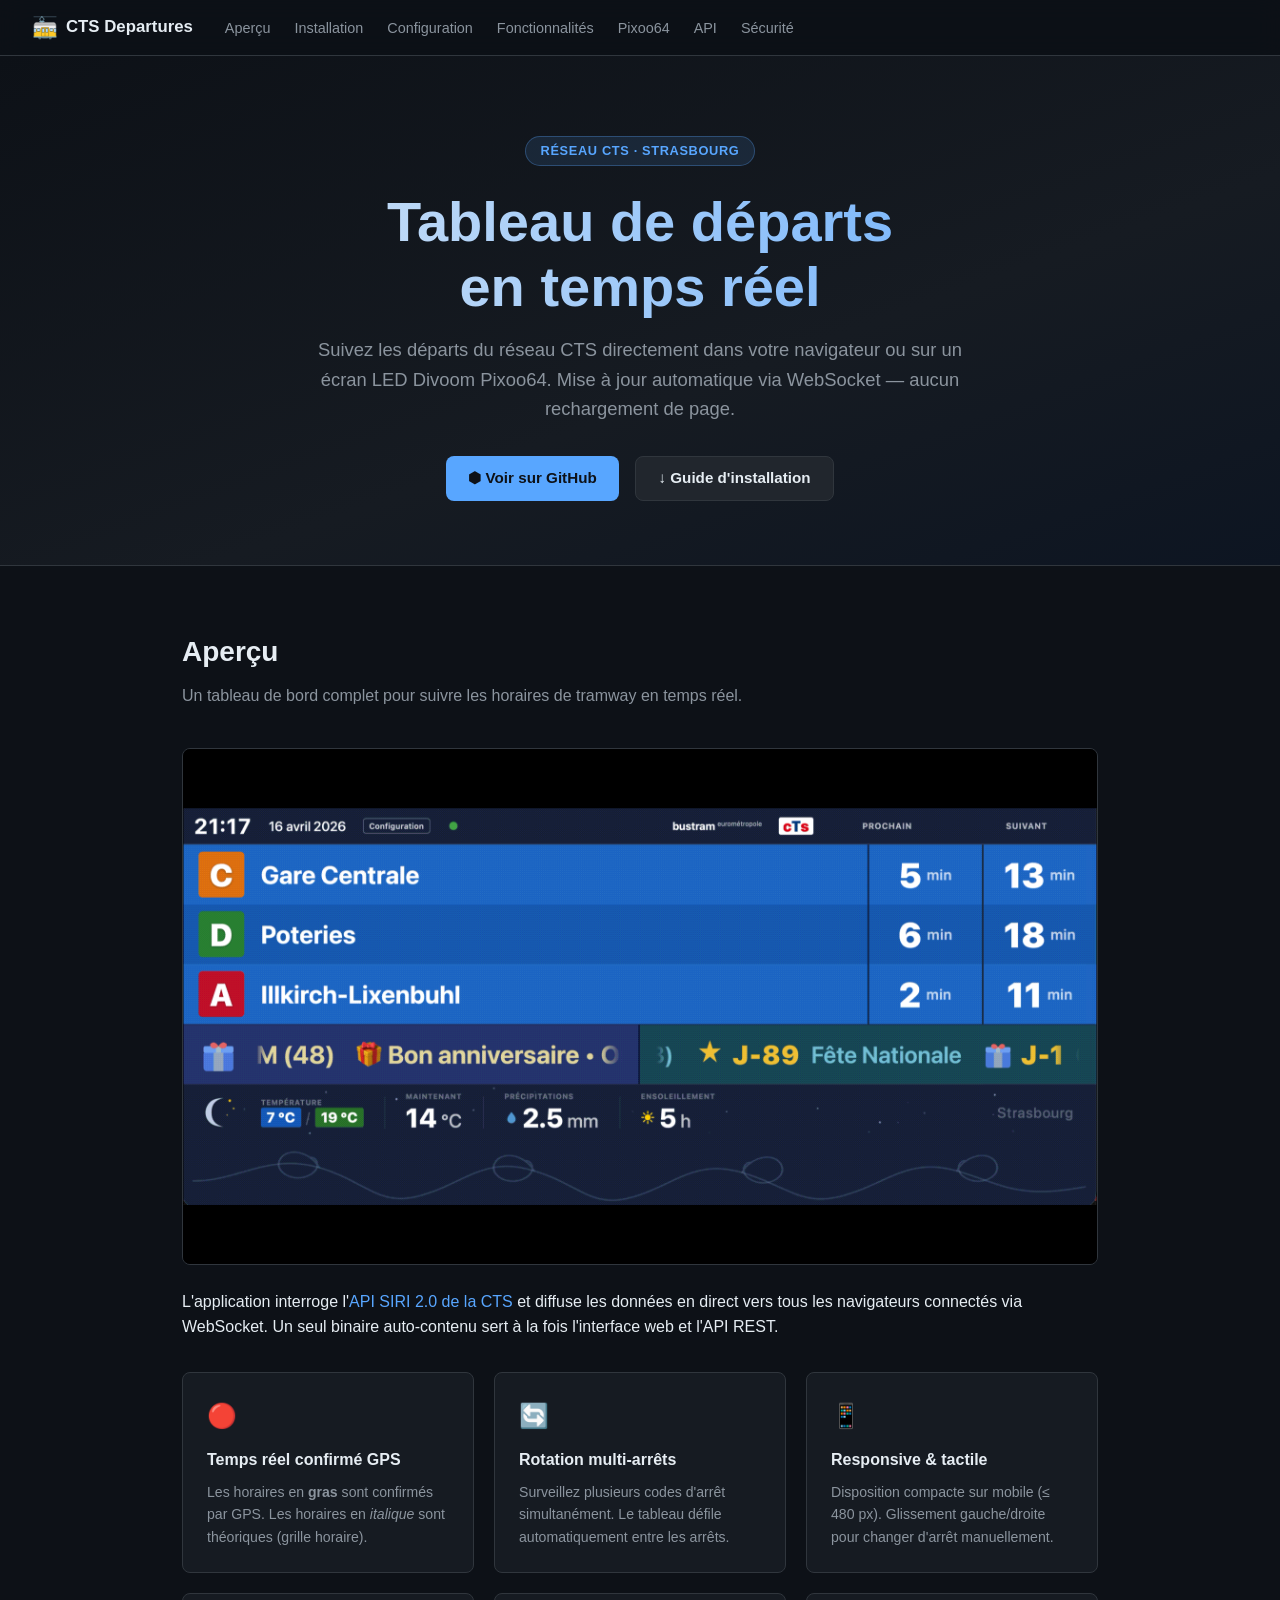
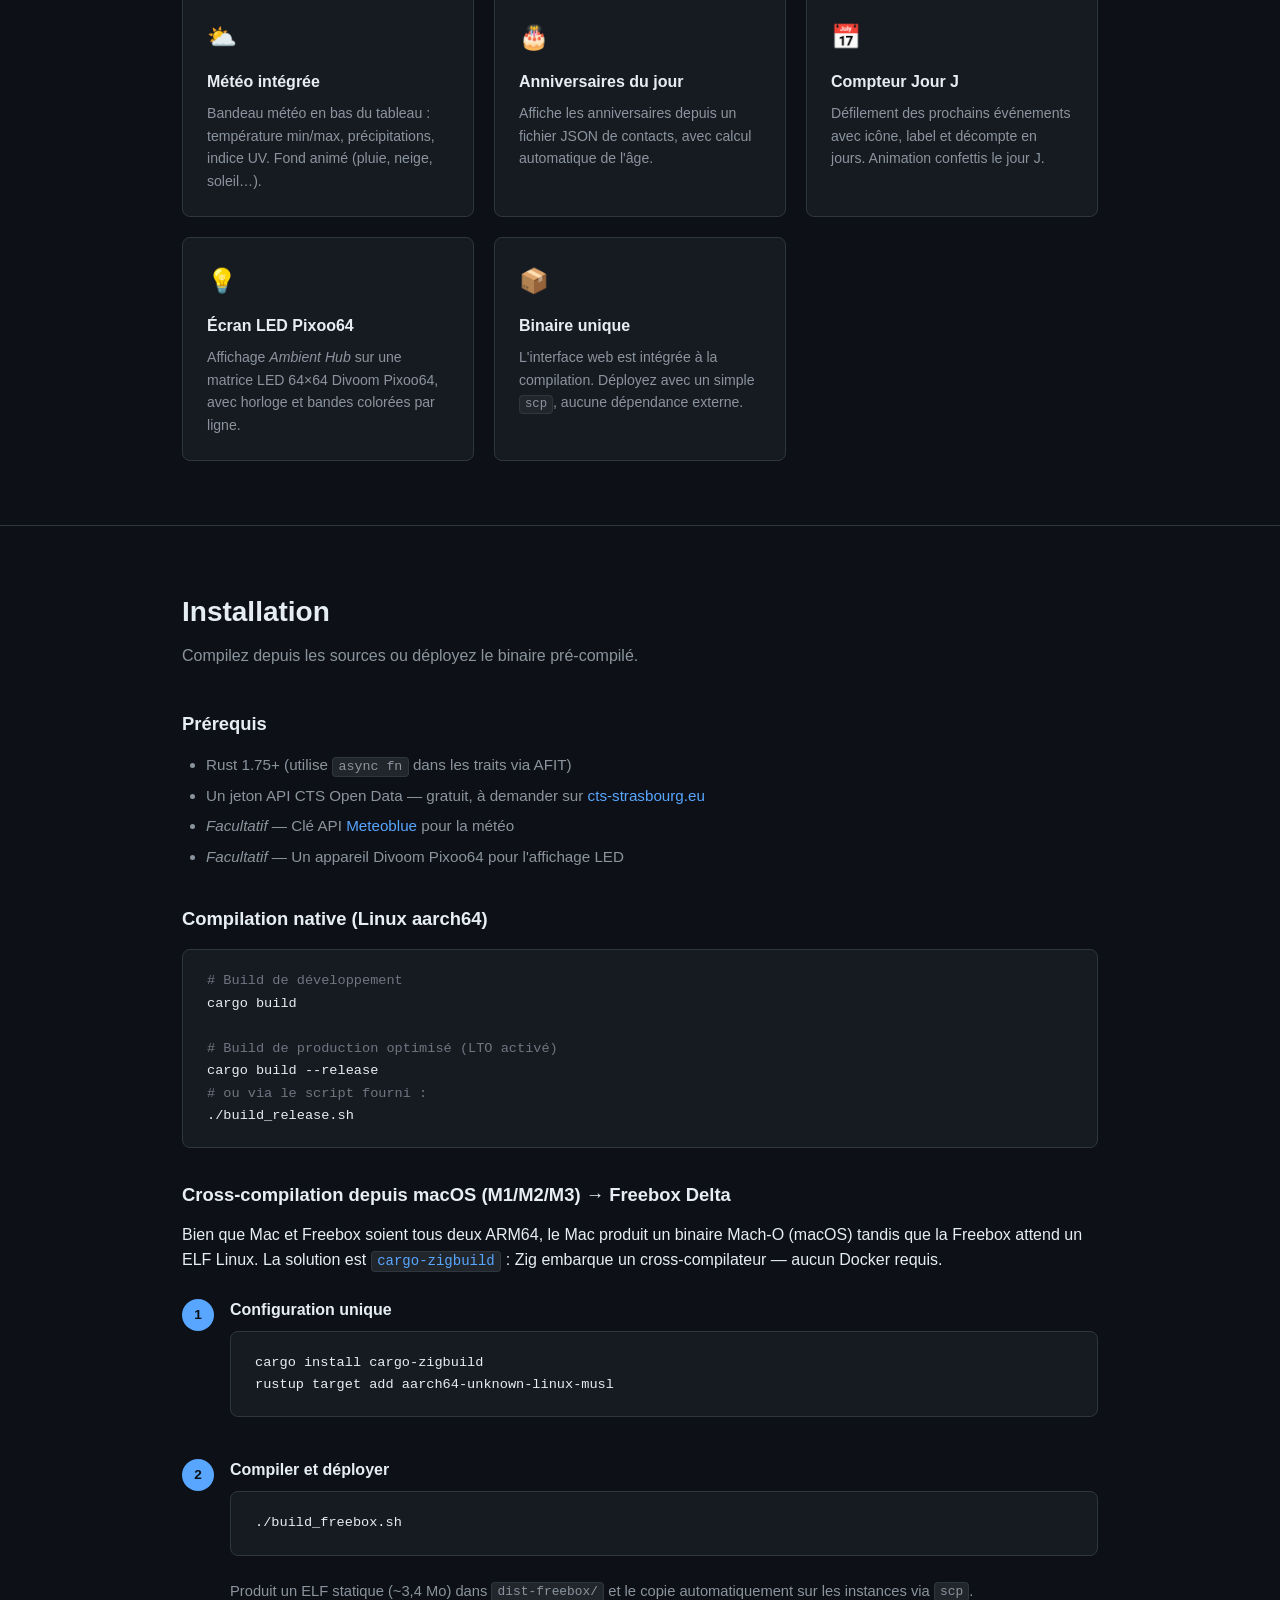
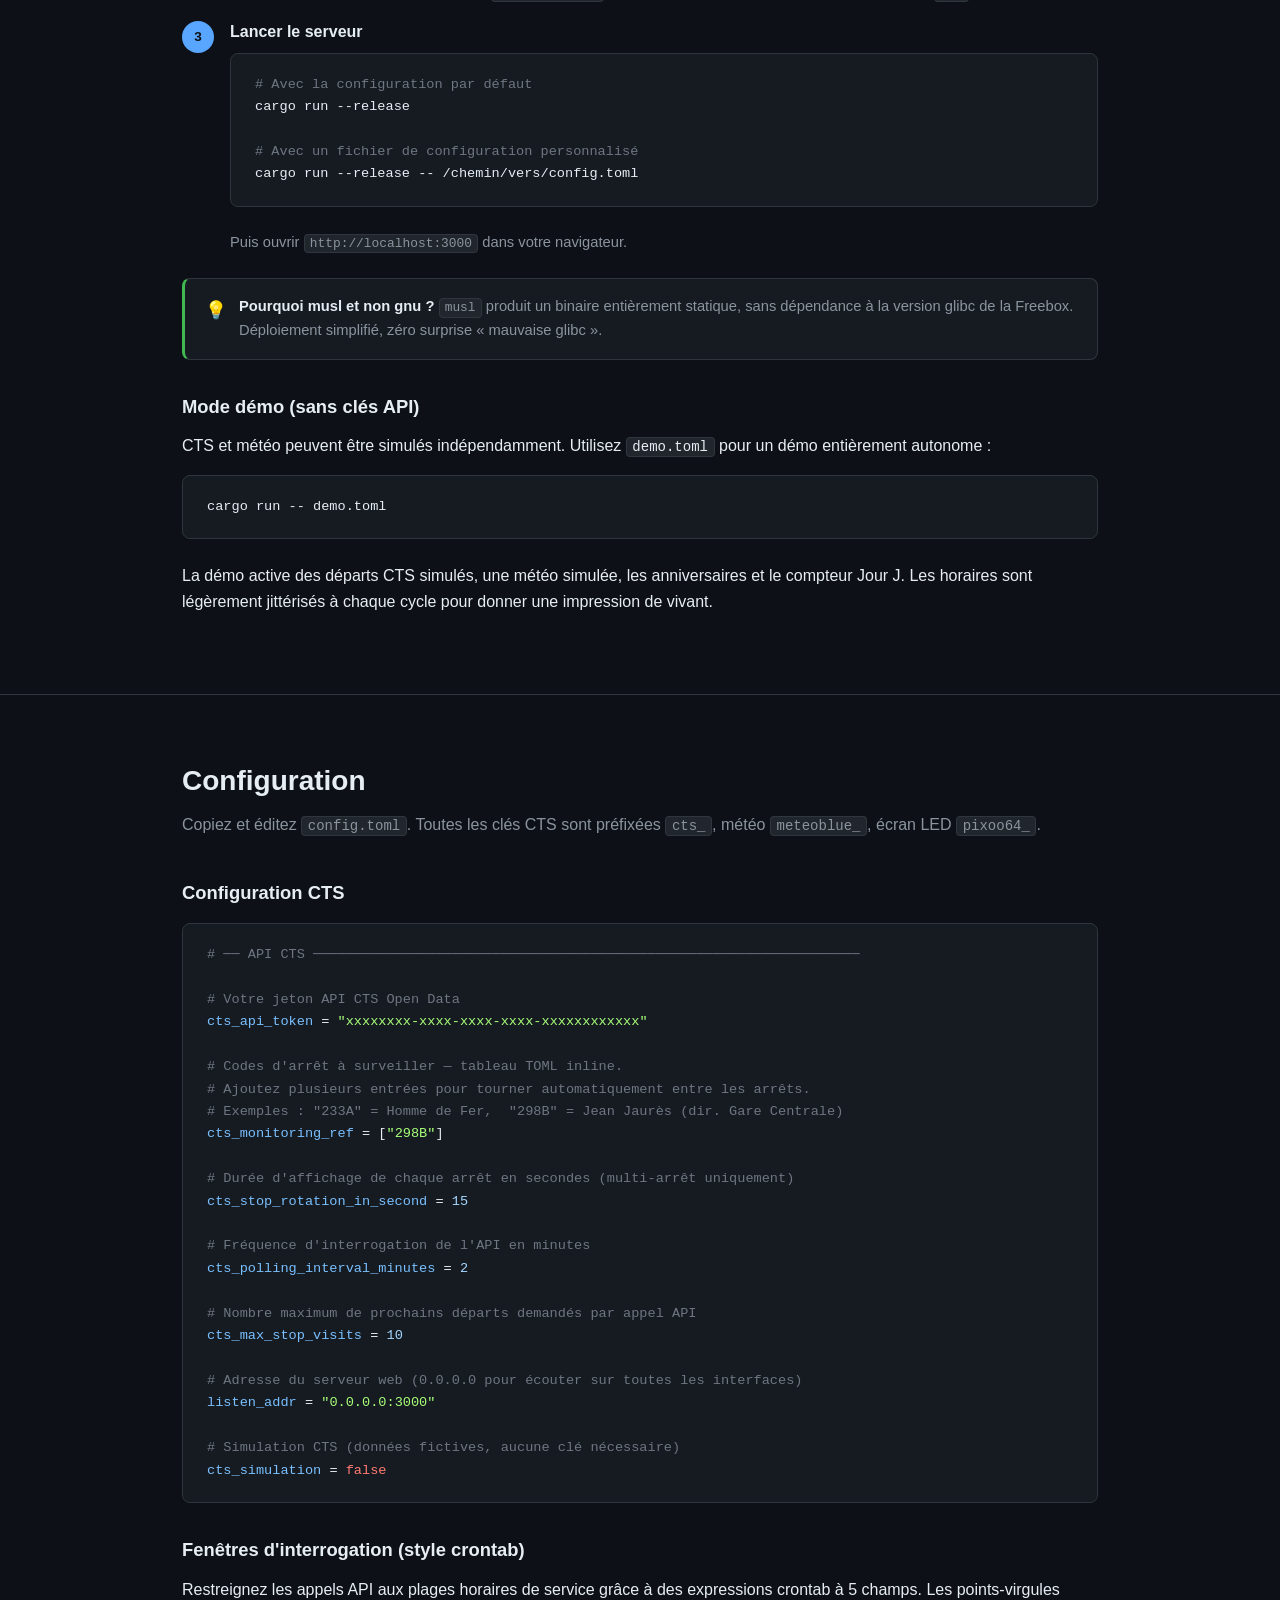
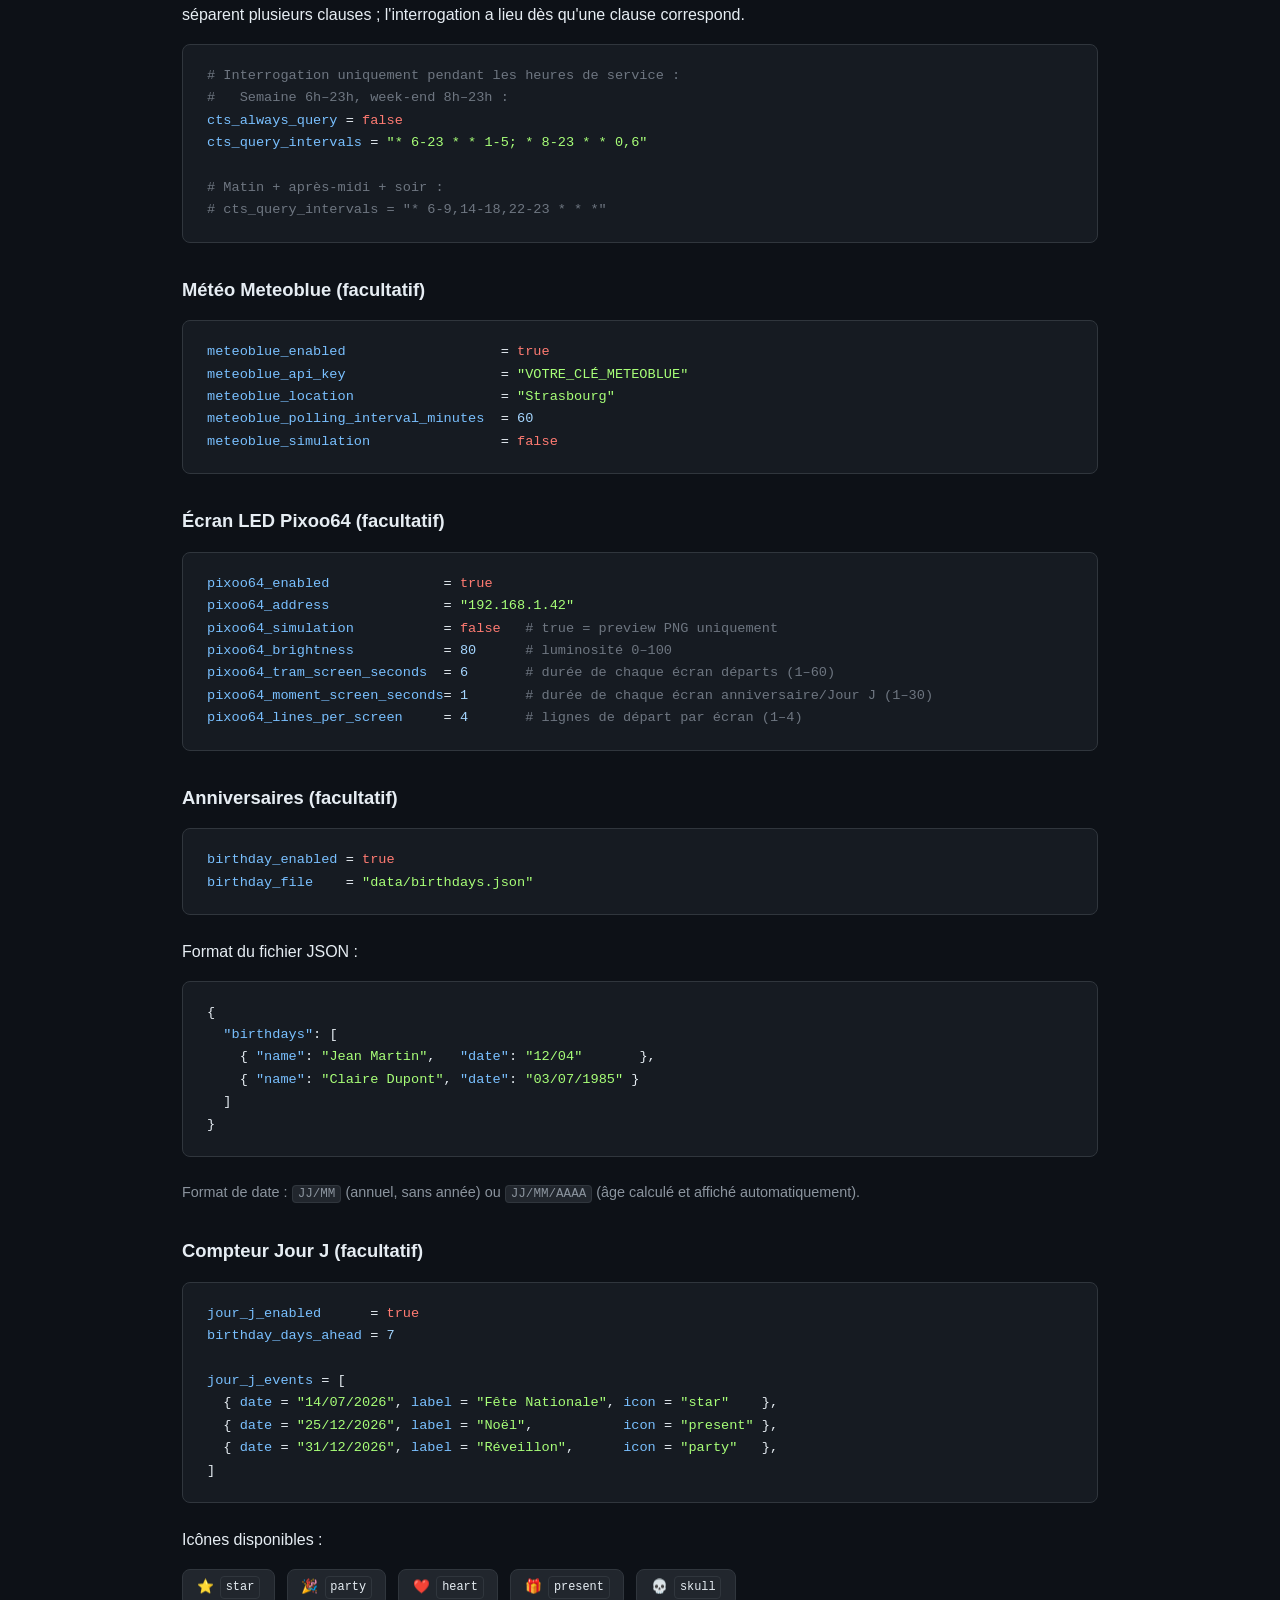
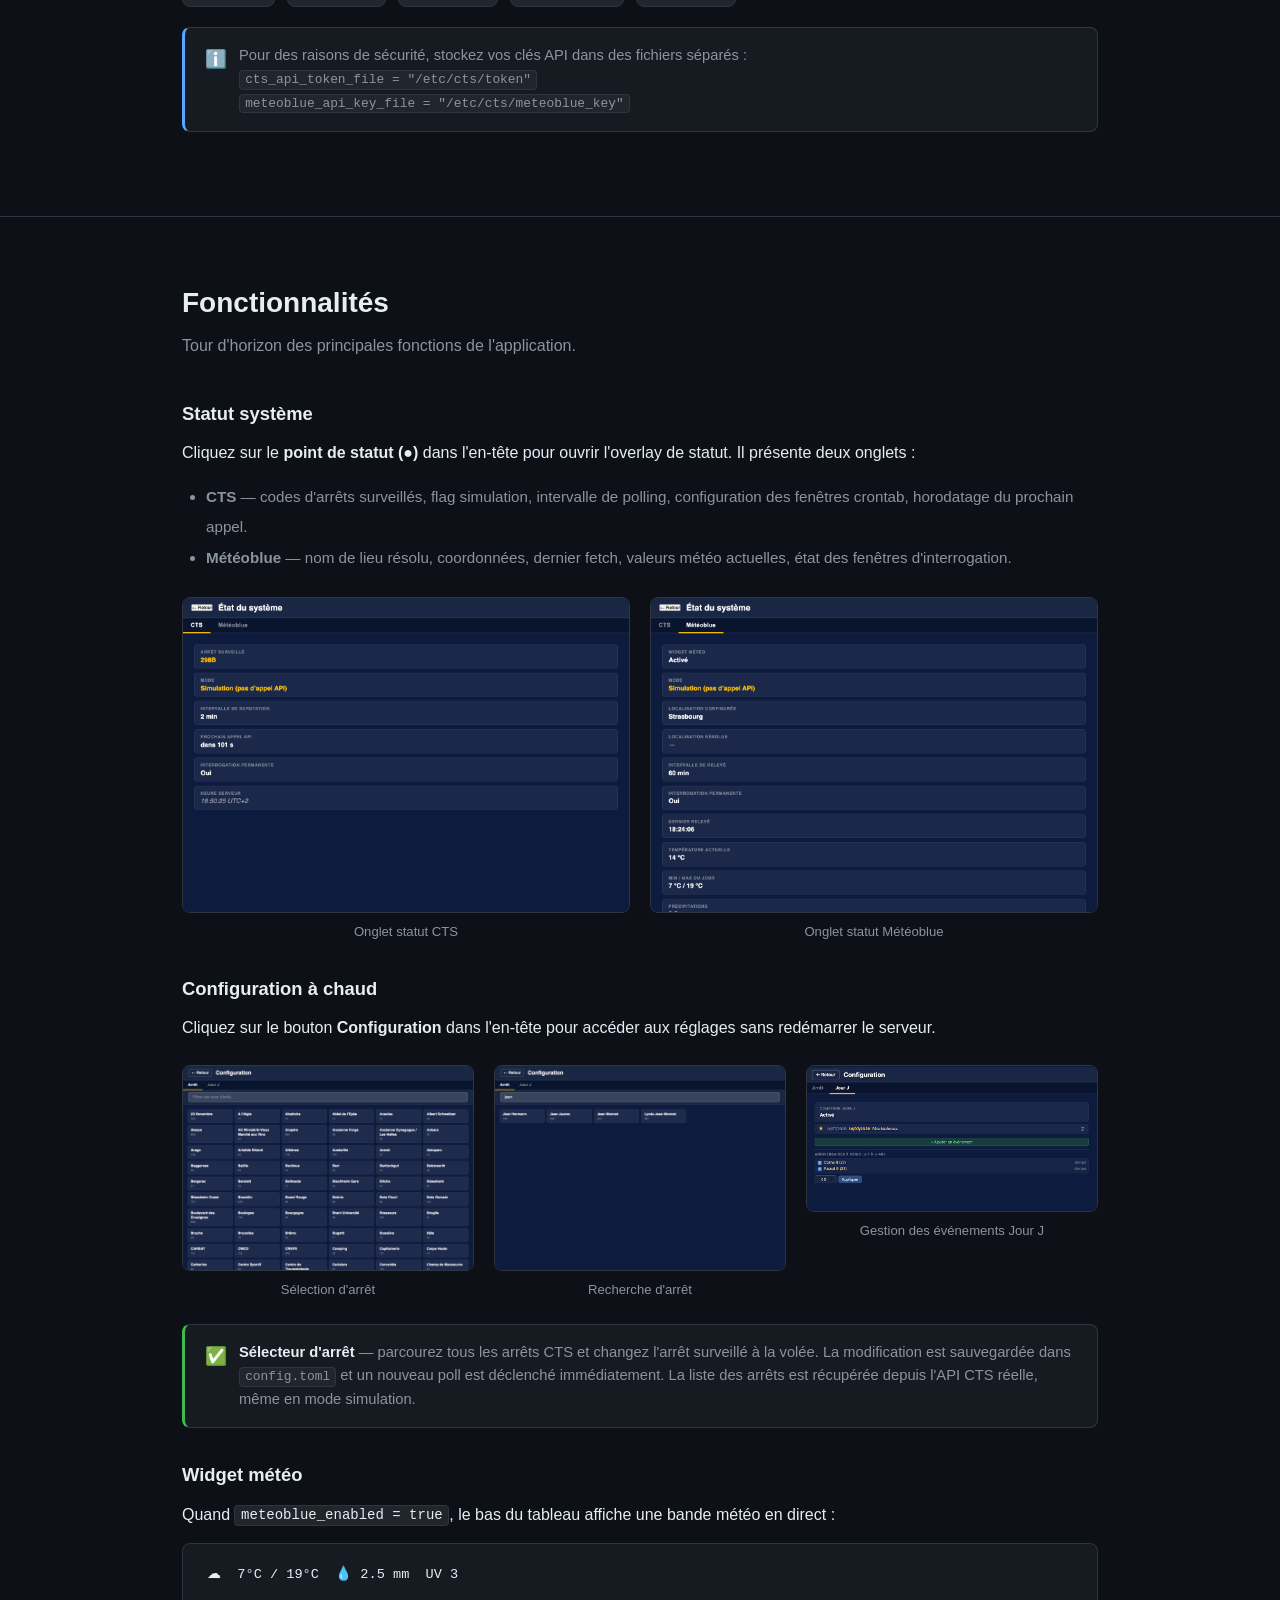
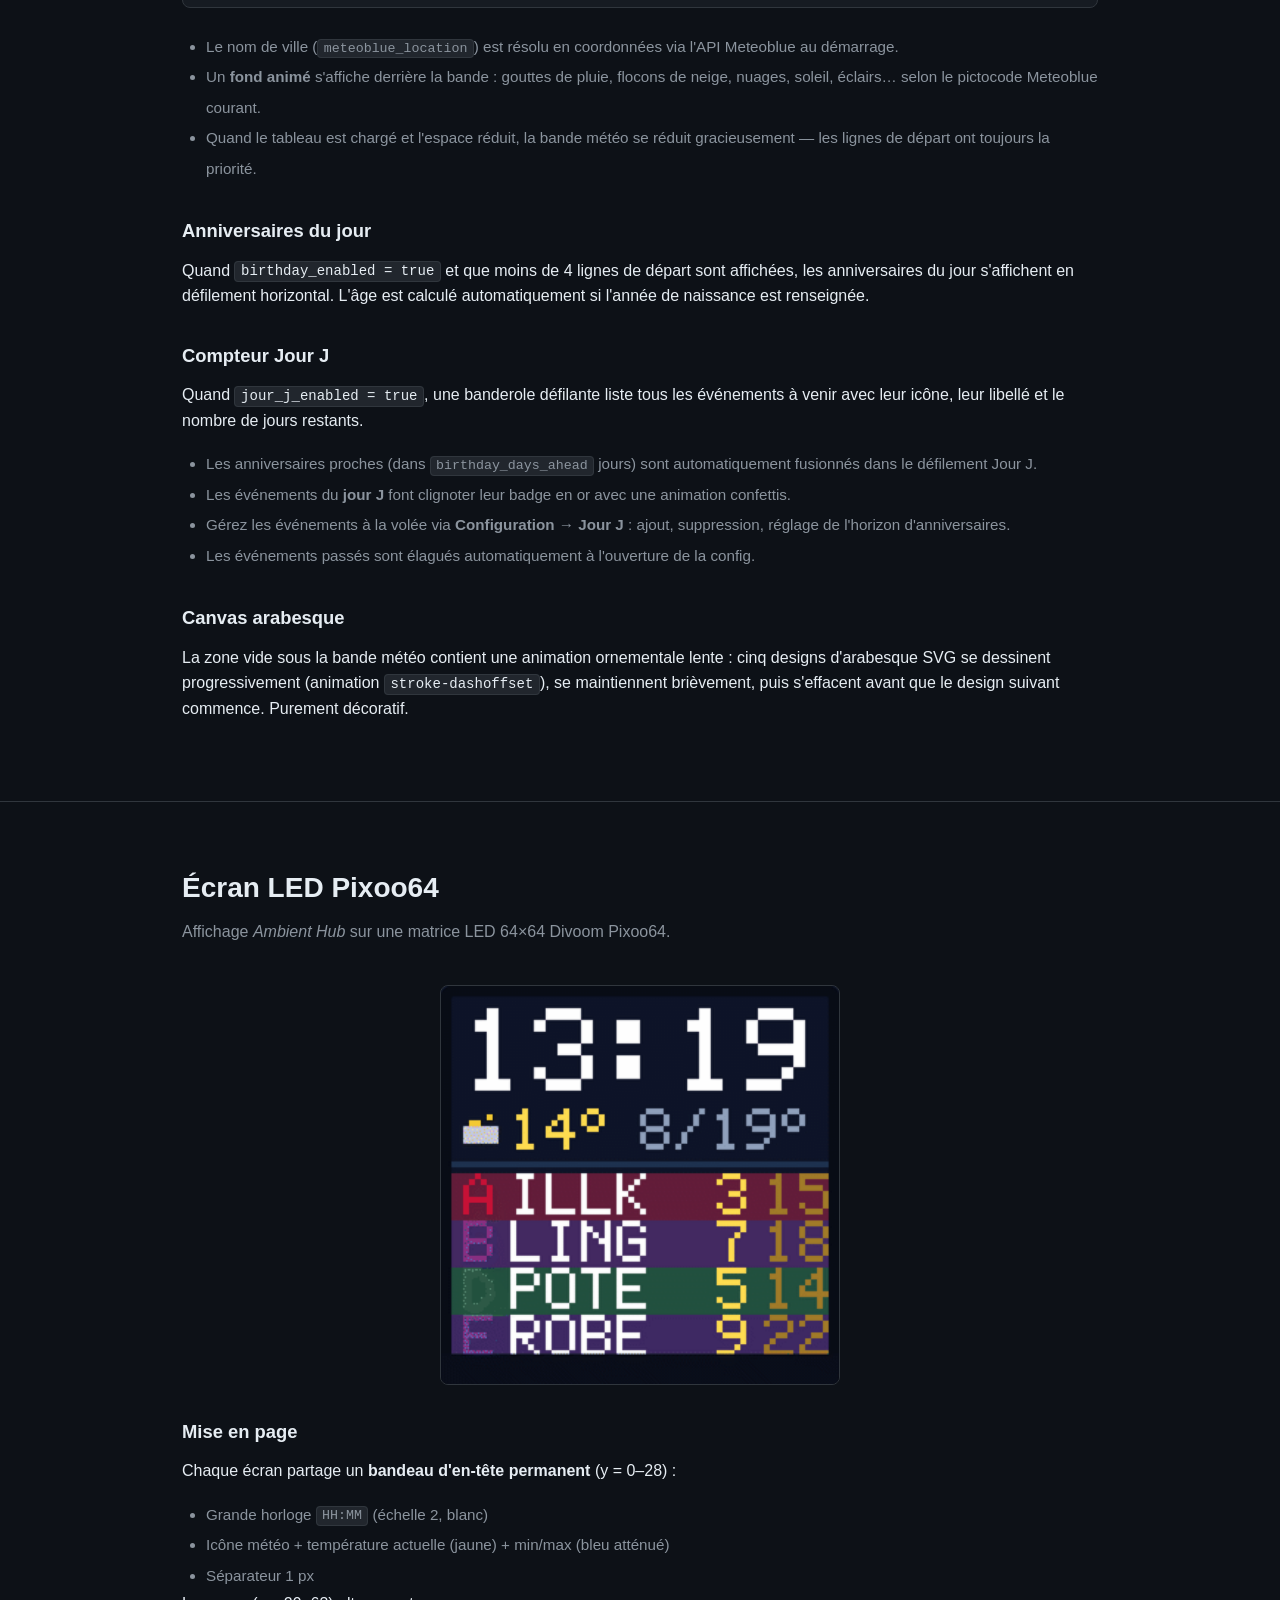
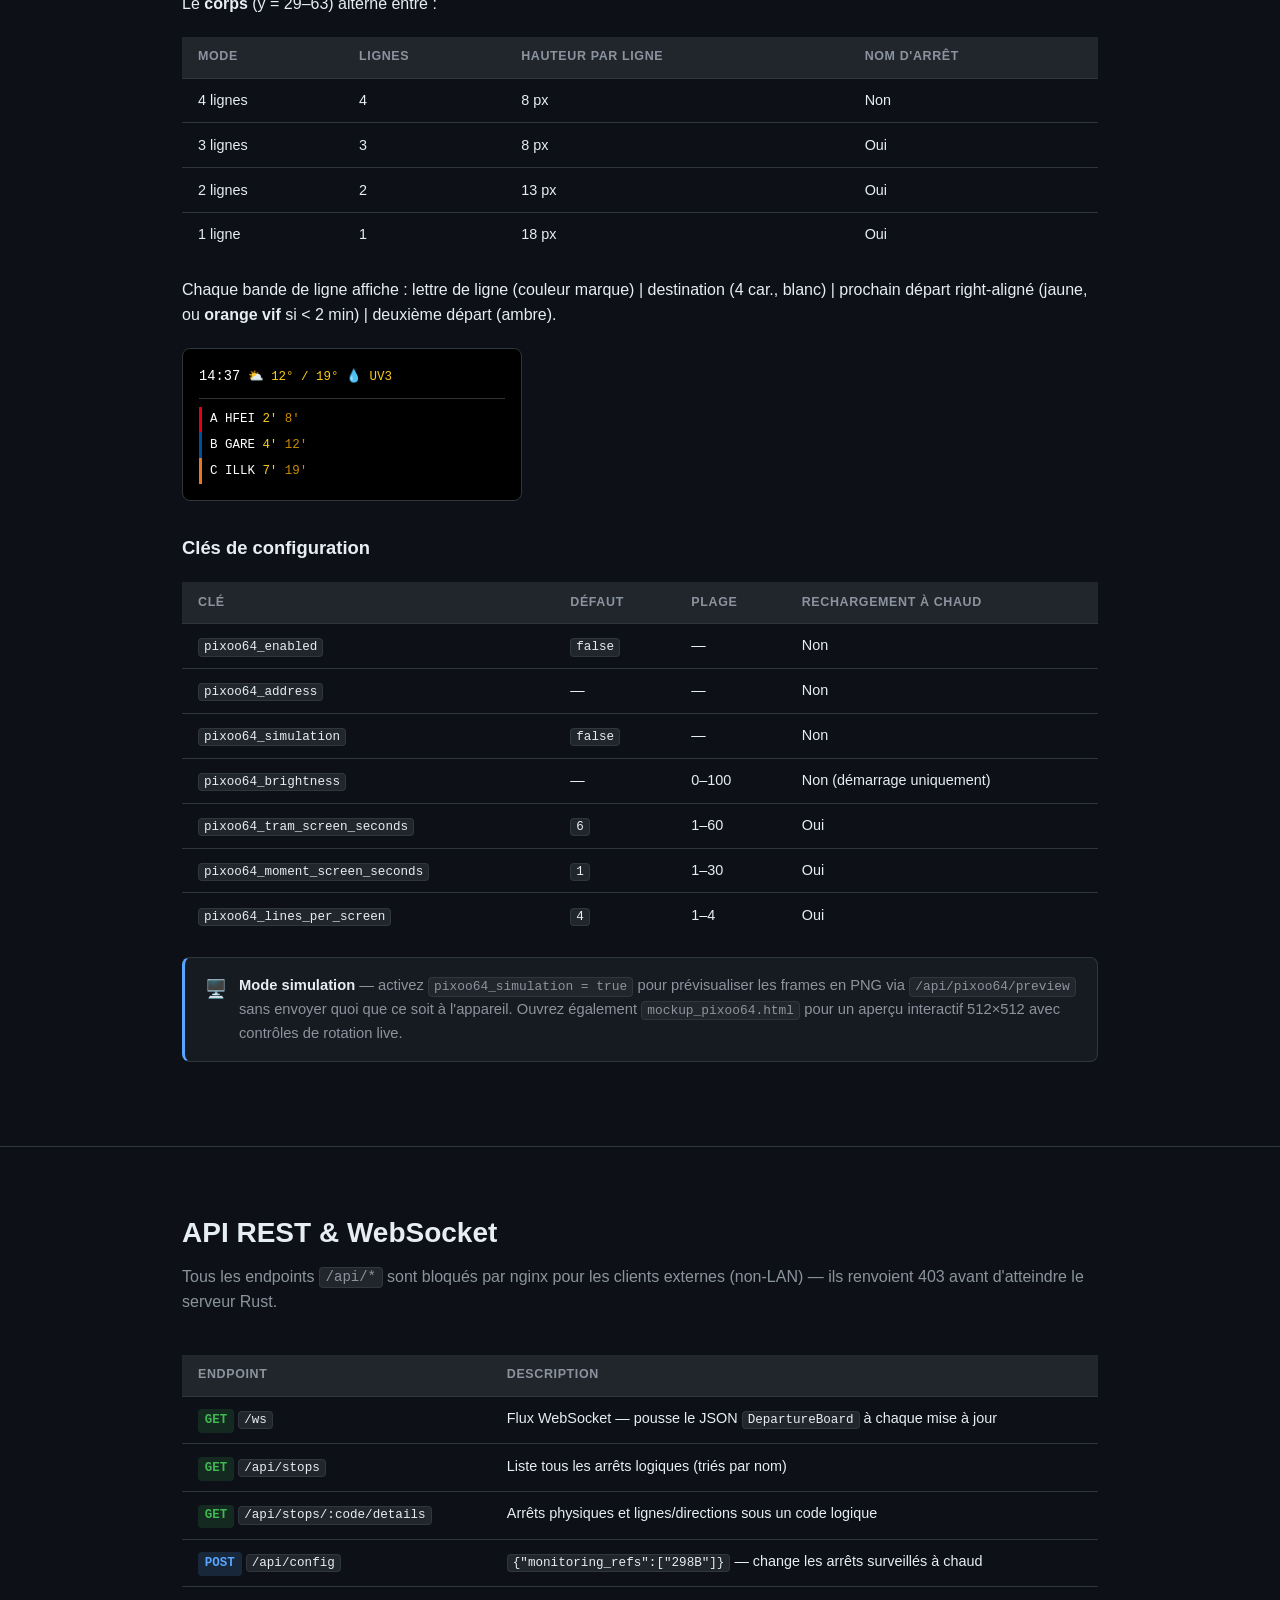
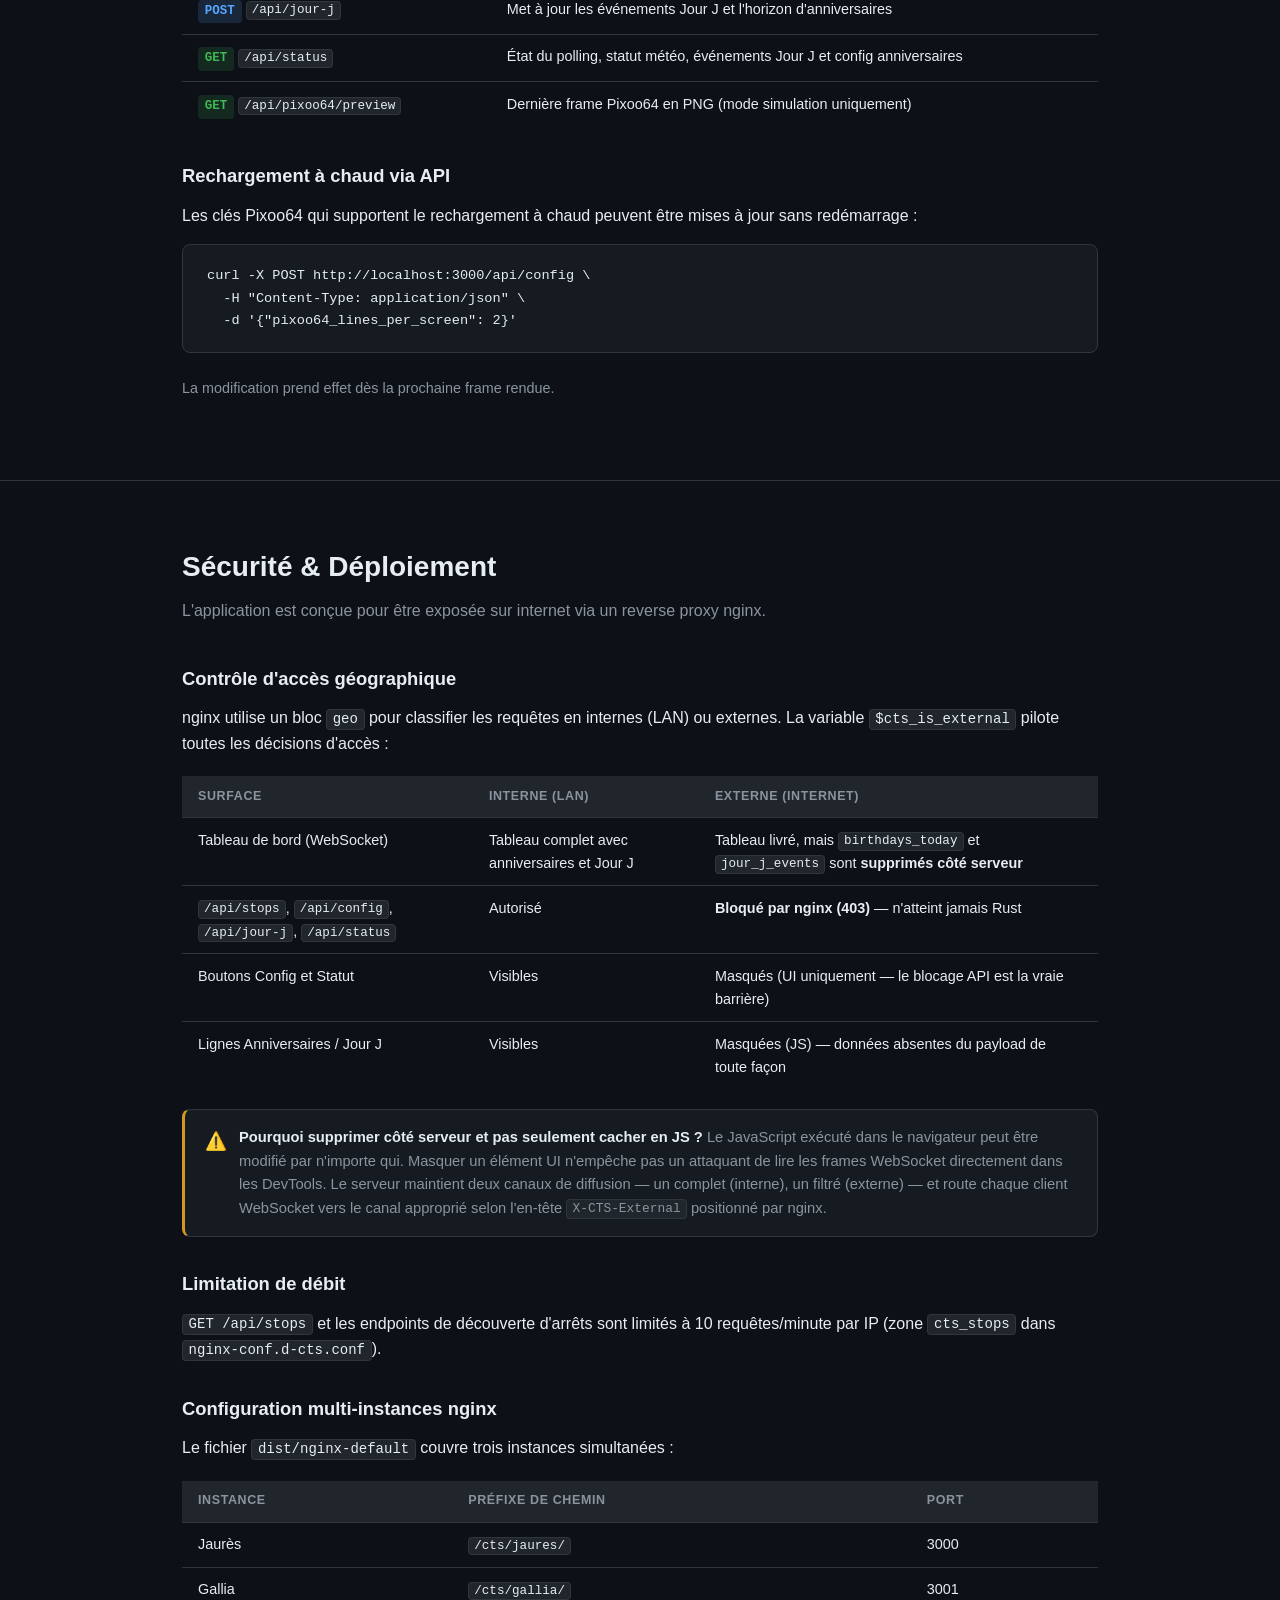
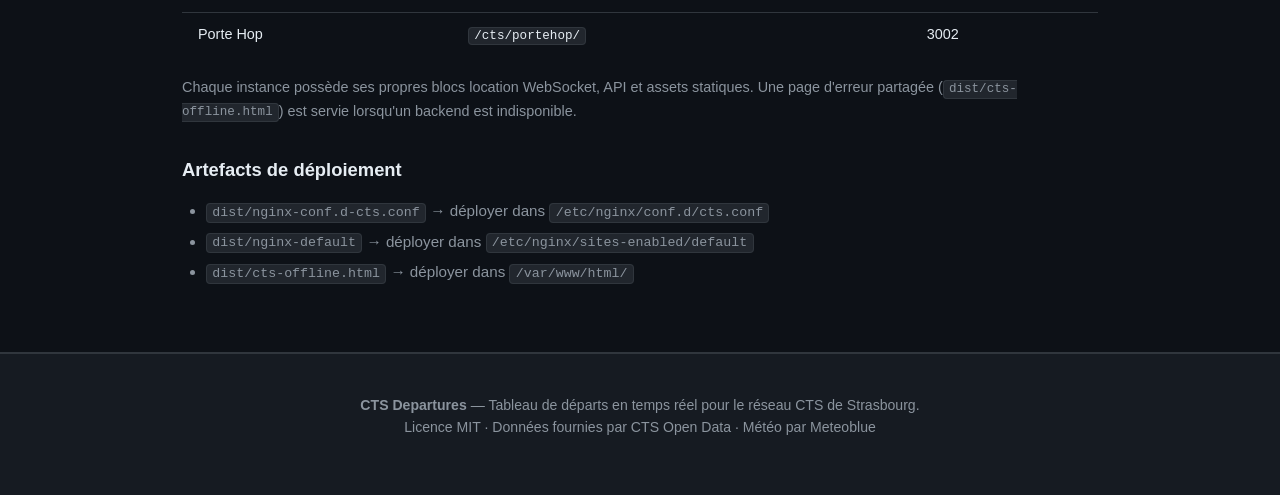
==== docs/index.html @ ede99970 "docs: add French GitHub Pages documentation site Full user-facing HTML documentation page in French," ====
<!DOCTYPE html>
<html lang="fr">
<head>
  <meta charset="UTF-8" />
  <meta name="viewport" content="width=device-width, initial-scale=1.0" />
  <title>CTS Departures — Documentation</title>
  <style>
    :root {
      --bg: #0d1117;
      --surface: #161b22;
      --surface2: #21262d;
      --border: #30363d;
      --text: #e6edf3;
      --muted: #8b949e;
      --accent: #58a6ff;
      --accent2: #3fb950;
      --warn: #d29922;
      --danger: #f85149;
      --tram-red: #e2001a;
      --tram-blue: #004f9f;
      --radius: 8px;
      --font-mono: 'SFMono-Regular', Consolas, 'Liberation Mono', Menlo, monospace;
    }

    * { box-sizing: border-box; margin: 0; padding: 0; }

    body {
      background: var(--bg);
      color: var(--text);
      font-family: -apple-system, BlinkMacSystemFont, 'Segoe UI', Helvetica, Arial, sans-serif;
      font-size: 16px;
      line-height: 1.6;
    }

    /* ── NAV ── */
    nav {
      position: sticky;
      top: 0;
      z-index: 100;
      background: rgba(13, 17, 23, 0.92);
      backdrop-filter: blur(12px);
      border-bottom: 1px solid var(--border);
      padding: 0 2rem;
      display: flex;
      align-items: center;
      gap: 2rem;
      height: 56px;
    }

    .nav-brand {
      font-weight: 700;
      font-size: 1.05rem;
      color: var(--text);
      text-decoration: none;
      display: flex;
      align-items: center;
      gap: 0.5rem;
    }

    .nav-brand .tram-icon { font-size: 1.3rem; }

    nav ul {
      list-style: none;
      display: flex;
      gap: 1.5rem;
      flex-wrap: wrap;
    }

    nav ul li a {
      color: var(--muted);
      text-decoration: none;
      font-size: 0.9rem;
      transition: color 0.15s;
    }

    nav ul li a:hover { color: var(--accent); }

    /* ── HERO ── */
    .hero {
      background: linear-gradient(160deg, #0d1117 0%, #161b22 60%, #0d1522 100%);
      border-bottom: 1px solid var(--border);
      padding: 5rem 2rem 4rem;
      text-align: center;
    }

    .hero .badge {
      display: inline-block;
      background: rgba(88, 166, 255, 0.12);
      border: 1px solid rgba(88, 166, 255, 0.3);
      color: var(--accent);
      border-radius: 999px;
      padding: 0.25rem 0.9rem;
      font-size: 0.8rem;
      font-weight: 600;
      letter-spacing: 0.05em;
      text-transform: uppercase;
      margin-bottom: 1.5rem;
    }

    .hero h1 {
      font-size: clamp(2rem, 5vw, 3.5rem);
      font-weight: 800;
      line-height: 1.15;
      margin-bottom: 1rem;
      background: linear-gradient(90deg, #e6edf3, #58a6ff);
      -webkit-background-clip: text;
      -webkit-text-fill-color: transparent;
      background-clip: text;
    }

    .hero p {
      font-size: 1.15rem;
      color: var(--muted);
      max-width: 680px;
      margin: 0 auto 2rem;
    }

    .hero-actions {
      display: flex;
      gap: 1rem;
      justify-content: center;
      flex-wrap: wrap;
    }

    .btn {
      display: inline-flex;
      align-items: center;
      gap: 0.4rem;
      padding: 0.6rem 1.4rem;
      border-radius: var(--radius);
      font-size: 0.95rem;
      font-weight: 600;
      text-decoration: none;
      transition: opacity 0.15s, transform 0.1s;
    }

    .btn:hover { opacity: 0.85; transform: translateY(-1px); }
    .btn-primary { background: var(--accent); color: #0d1117; }
    .btn-secondary { background: var(--surface2); color: var(--text); border: 1px solid var(--border); }

    /* ── LAYOUT ── */
    .container {
      max-width: 980px;
      margin: 0 auto;
      padding: 0 2rem;
    }

    /* ── SECTION ── */
    .section {
      padding: 4rem 0;
      border-bottom: 1px solid var(--border);
    }

    .section:last-child { border-bottom: none; }

    .section-header {
      margin-bottom: 2.5rem;
    }

    .section-header h2 {
      font-size: 1.75rem;
      font-weight: 700;
      margin-bottom: 0.5rem;
      scroll-margin-top: 70px;
    }

    .section-header p {
      color: var(--muted);
      font-size: 1rem;
    }

    h3 {
      font-size: 1.15rem;
      font-weight: 600;
      margin: 2rem 0 0.75rem;
      scroll-margin-top: 70px;
    }

    p { margin-bottom: 1rem; }

    a { color: var(--accent); text-decoration: none; }
    a:hover { text-decoration: underline; }

    /* ── FEATURE GRID ── */
    .feature-grid {
      display: grid;
      grid-template-columns: repeat(auto-fit, minmax(260px, 1fr));
      gap: 1.25rem;
    }

    .feature-card {
      background: var(--surface);
      border: 1px solid var(--border);
      border-radius: var(--radius);
      padding: 1.5rem;
      transition: border-color 0.2s;
    }

    .feature-card:hover { border-color: var(--accent); }

    .feature-card .icon {
      font-size: 1.5rem;
      margin-bottom: 0.75rem;
    }

    .feature-card h3 {
      font-size: 1rem;
      font-weight: 600;
      margin: 0 0 0.5rem;
    }

    .feature-card p {
      font-size: 0.88rem;
      color: var(--muted);
      margin: 0;
    }

    /* ── SCREENSHOTS ── */
    .screenshot-full {
      border-radius: var(--radius);
      border: 1px solid var(--border);
      width: 100%;
      max-width: 100%;
      display: block;
      margin: 1.5rem 0;
    }

    .screenshot-row {
      display: grid;
      gap: 1.25rem;
      margin: 1.5rem 0;
    }

    .screenshot-row.cols-2 { grid-template-columns: repeat(auto-fit, minmax(280px, 1fr)); }
    .screenshot-row.cols-3 { grid-template-columns: repeat(auto-fit, minmax(220px, 1fr)); }

    .screenshot-item {
      display: flex;
      flex-direction: column;
      gap: 0.5rem;
    }

    .screenshot-item img {
      border-radius: var(--radius);
      border: 1px solid var(--border);
      width: 100%;
    }

    .screenshot-item .caption {
      font-size: 0.82rem;
      color: var(--muted);
      text-align: center;
    }

    /* ── CODE ── */
    pre {
      background: var(--surface);
      border: 1px solid var(--border);
      border-radius: var(--radius);
      padding: 1.25rem 1.5rem;
      overflow-x: auto;
      font-family: var(--font-mono);
      font-size: 0.85rem;
      line-height: 1.65;
      margin: 1rem 0 1.5rem;
    }

    code {
      font-family: var(--font-mono);
      font-size: 0.875em;
      background: var(--surface2);
      border: 1px solid var(--border);
      border-radius: 4px;
      padding: 0.1em 0.4em;
    }

    pre code {
      background: none;
      border: none;
      padding: 0;
      font-size: inherit;
    }

    .comment { color: #6e7681; }
    .key { color: #79c0ff; }
    .value { color: #a5d6ff; }
    .str { color: #a8ff78; }
    .kw { color: #ff7b72; }

    /* ── TABLE ── */
    .table-wrapper {
      overflow-x: auto;
      margin: 1.25rem 0;
    }

    table {
      width: 100%;
      border-collapse: collapse;
      font-size: 0.9rem;
    }

    th {
      background: var(--surface2);
      color: var(--muted);
      font-size: 0.78rem;
      font-weight: 600;
      text-transform: uppercase;
      letter-spacing: 0.05em;
      padding: 0.65rem 1rem;
      text-align: left;
      border-bottom: 1px solid var(--border);
    }

    td {
      padding: 0.65rem 1rem;
      border-bottom: 1px solid var(--border);
      vertical-align: top;
    }

    tr:last-child td { border-bottom: none; }
    tr:hover td { background: rgba(255,255,255,0.02); }

    /* ── CALLOUT ── */
    .callout {
      display: flex;
      gap: 0.75rem;
      background: var(--surface);
      border: 1px solid var(--border);
      border-left: 3px solid var(--accent);
      border-radius: var(--radius);
      padding: 1rem 1.25rem;
      margin: 1.25rem 0;
      font-size: 0.92rem;
    }

    .callout.warn { border-left-color: var(--warn); }
    .callout.tip { border-left-color: var(--accent2); }

    .callout .icon { font-size: 1.1rem; flex-shrink: 0; margin-top: 0.05rem; }
    .callout p { margin: 0; color: var(--muted); }
    .callout p strong { color: var(--text); }

    /* ── STEPS ── */
    .steps {
      counter-reset: step;
      display: flex;
      flex-direction: column;
      gap: 1rem;
      margin: 1.5rem 0;
    }

    .step {
      display: flex;
      gap: 1rem;
      align-items: flex-start;
    }

    .step-num {
      counter-increment: step;
      min-width: 2rem;
      height: 2rem;
      border-radius: 50%;
      background: var(--accent);
      color: #0d1117;
      font-weight: 700;
      font-size: 0.85rem;
      display: flex;
      align-items: center;
      justify-content: center;
      flex-shrink: 0;
      margin-top: 0.1rem;
    }

    .step-body { flex: 1; }
    .step-body strong { display: block; margin-bottom: 0.25rem; }
    .step-body p { margin: 0; color: var(--muted); font-size: 0.92rem; }

    /* ── PIXOO LAYOUT DEMO ── */
    .pixoo-demo {
      background: #000;
      border-radius: var(--radius);
      border: 1px solid var(--border);
      padding: 1rem;
      font-family: var(--font-mono);
      font-size: 0.78rem;
      line-height: 1.8;
      margin: 1.25rem 0;
      max-width: 340px;
    }

    .pixoo-header { color: #fff; border-bottom: 1px solid #333; padding-bottom: 0.5rem; margin-bottom: 0.5rem; }
    .pixoo-clock { color: #fff; font-size: 1.1em; }
    .pixoo-weather { color: #facc15; }
    .pixoo-row { padding: 0.1rem 0; }
    .pixoo-row.line-a { border-left: 3px solid #e2001a; padding-left: 0.5rem; }
    .pixoo-row.line-b { border-left: 3px solid #004f9f; padding-left: 0.5rem; }
    .pixoo-row.line-c { border-left: 3px solid #e87722; padding-left: 0.5rem; }
    .pixoo-dest { color: #fff; }
    .pixoo-time1 { color: #facc15; }
    .pixoo-time2 { color: #ca8a04; }

    /* ── ICON BADGES ── */
    .icon-list {
      display: flex;
      flex-wrap: wrap;
      gap: 0.75rem;
      margin: 1rem 0;
    }

    .icon-badge {
      display: inline-flex;
      align-items: center;
      gap: 0.4rem;
      background: var(--surface2);
      border: 1px solid var(--border);
      border-radius: var(--radius);
      padding: 0.4rem 0.85rem;
      font-family: var(--font-mono);
      font-size: 0.85rem;
    }

    /* ── API TABLE ── */
    .method {
      display: inline-block;
      padding: 0.15em 0.55em;
      border-radius: 4px;
      font-size: 0.78rem;
      font-weight: 700;
      font-family: var(--font-mono);
    }

    .method.get { background: rgba(63, 185, 80, 0.15); color: var(--accent2); }
    .method.post { background: rgba(88, 166, 255, 0.15); color: var(--accent); }

    /* ── FOOTER ── */
    footer {
      background: var(--surface);
      border-top: 1px solid var(--border);
      padding: 2.5rem 2rem;
      text-align: center;
      color: var(--muted);
      font-size: 0.88rem;
    }

    footer a { color: var(--muted); }
    footer a:hover { color: var(--accent); }

    /* ── RESPONSIVE ── */
    @media (max-width: 640px) {
      nav ul { display: none; }
      .hero { padding: 3rem 1.5rem 2.5rem; }
      .container { padding: 0 1.25rem; }
      .section { padding: 2.5rem 0; }
    }
  </style>
</head>
<body>

<!-- ════════════════════ NAVIGATION ════════════════════ -->
<nav>
  <a href="#" class="nav-brand">
    <span class="tram-icon">🚋</span>
    CTS Departures
  </a>
  <ul>
    <li><a href="#apercu">Aperçu</a></li>
    <li><a href="#installation">Installation</a></li>
    <li><a href="#configuration">Configuration</a></li>
    <li><a href="#fonctionnalites">Fonctionnalités</a></li>
    <li><a href="#pixoo64">Pixoo64</a></li>
    <li><a href="#api">API</a></li>
    <li><a href="#securite">Sécurité</a></li>
  </ul>
</nav>

<!-- ════════════════════ HERO ════════════════════ -->
<header class="hero">
  <div class="badge">Réseau CTS · Strasbourg</div>
  <h1>Tableau de départs<br>en temps réel</h1>
  <p>
    Suivez les départs du réseau CTS directement dans votre navigateur ou sur un écran LED Divoom Pixoo64.
    Mise à jour automatique via WebSocket — aucun rechargement de page.
  </p>
  <div class="hero-actions">
    <a href="https://github.com/jbmeyer/cts-departures" class="btn btn-primary">
      ⬢ Voir sur GitHub
    </a>
    <a href="#installation" class="btn btn-secondary">
      ↓ Guide d'installation
    </a>
  </div>
</header>

<!-- ════════════════════ APERÇU ════════════════════ -->
<section class="section" id="apercu">
  <div class="container">
    <div class="section-header">
      <h2>Aperçu</h2>
      <p>Un tableau de bord complet pour suivre les horaires de tramway en temps réel.</p>
    </div>

    <img src="screenshots/board-desktop.gif" alt="Tableau de départs — bureau" class="screenshot-full" />

    <p>
      L'application interroge l'<a href="https://www.cts-strasbourg.eu/fr/open-data/">API SIRI 2.0 de la CTS</a>
      et diffuse les données en direct vers tous les navigateurs connectés via WebSocket.
      Un seul binaire auto-contenu sert à la fois l'interface web et l'API REST.
    </p>

    <div class="feature-grid" style="margin-top: 2rem;">
      <div class="feature-card">
        <div class="icon">🔴</div>
        <h3>Temps réel confirmé GPS</h3>
        <p>Les horaires en <strong>gras</strong> sont confirmés par GPS. Les horaires en <em>italique</em> sont théoriques (grille horaire).</p>
      </div>
      <div class="feature-card">
        <div class="icon">🔄</div>
        <h3>Rotation multi-arrêts</h3>
        <p>Surveillez plusieurs codes d'arrêt simultanément. Le tableau défile automatiquement entre les arrêts.</p>
      </div>
      <div class="feature-card">
        <div class="icon">📱</div>
        <h3>Responsive &amp; tactile</h3>
        <p>Disposition compacte sur mobile (≤ 480 px). Glissement gauche/droite pour changer d'arrêt manuellement.</p>
      </div>
      <div class="feature-card">
        <div class="icon">⛅</div>
        <h3>Météo intégrée</h3>
        <p>Bandeau météo en bas du tableau : température min/max, précipitations, indice UV. Fond animé (pluie, neige, soleil…).</p>
      </div>
      <div class="feature-card">
        <div class="icon">🎂</div>
        <h3>Anniversaires du jour</h3>
        <p>Affiche les anniversaires depuis un fichier JSON de contacts, avec calcul automatique de l'âge.</p>
      </div>
      <div class="feature-card">
        <div class="icon">📅</div>
        <h3>Compteur Jour J</h3>
        <p>Défilement des prochains événements avec icône, label et décompte en jours. Animation confettis le jour J.</p>
      </div>
      <div class="feature-card">
        <div class="icon">💡</div>
        <h3>Écran LED Pixoo64</h3>
        <p>Affichage <em>Ambient Hub</em> sur une matrice LED 64×64 Divoom Pixoo64, avec horloge et bandes colorées par ligne.</p>
      </div>
      <div class="feature-card">
        <div class="icon">📦</div>
        <h3>Binaire unique</h3>
        <p>L'interface web est intégrée à la compilation. Déployez avec un simple <code>scp</code>, aucune dépendance externe.</p>
      </div>
    </div>
  </div>
</section>

<!-- ════════════════════ INSTALLATION ════════════════════ -->
<section class="section" id="installation">
  <div class="container">
    <div class="section-header">
      <h2>Installation</h2>
      <p>Compilez depuis les sources ou déployez le binaire pré-compilé.</p>
    </div>

    <h3>Prérequis</h3>
    <ul style="margin-left: 1.5rem; color: var(--muted); font-size: 0.95rem; line-height: 2;">
      <li>Rust 1.75+ (utilise <code>async fn</code> dans les traits via AFIT)</li>
      <li>Un jeton API CTS Open Data — gratuit, à demander sur <a href="https://www.cts-strasbourg.eu/fr/open-data/">cts-strasbourg.eu</a></li>
      <li><em>Facultatif</em> — Clé API <a href="https://www.meteoblue.com/en/weather-api">Meteoblue</a> pour la météo</li>
      <li><em>Facultatif</em> — Un appareil Divoom Pixoo64 pour l'affichage LED</li>
    </ul>

    <h3>Compilation native (Linux aarch64)</h3>
    <pre><code><span class="comment"># Build de développement</span>
cargo build

<span class="comment"># Build de production optimisé (LTO activé)</span>
cargo build --release
<span class="comment"># ou via le script fourni :</span>
./build_release.sh</code></pre>

    <h3>Cross-compilation depuis macOS (M1/M2/M3) → Freebox Delta</h3>
    <p>
      Bien que Mac et Freebox soient tous deux ARM64, le Mac produit un binaire Mach-O (macOS) tandis que
      la Freebox attend un ELF Linux. La solution est
      <a href="https://github.com/rust-cross/cargo-zigbuild"><code>cargo-zigbuild</code></a> :
      Zig embarque un cross-compilateur — aucun Docker requis.
    </p>

    <div class="steps">
      <div class="step">
        <div class="step-num">1</div>
        <div class="step-body">
          <strong>Configuration unique</strong>
          <pre style="margin-top:0.5rem;"><code>cargo install cargo-zigbuild
rustup target add aarch64-unknown-linux-musl</code></pre>
        </div>
      </div>
      <div class="step">
        <div class="step-num">2</div>
        <div class="step-body">
          <strong>Compiler et déployer</strong>
          <pre style="margin-top:0.5rem;"><code>./build_freebox.sh</code></pre>
          <p>Produit un ELF statique (~3,4 Mo) dans <code>dist-freebox/</code> et le copie automatiquement sur les instances via <code>scp</code>.</p>
        </div>
      </div>
      <div class="step">
        <div class="step-num">3</div>
        <div class="step-body">
          <strong>Lancer le serveur</strong>
          <pre style="margin-top:0.5rem;"><code><span class="comment"># Avec la configuration par défaut</span>
cargo run --release

<span class="comment"># Avec un fichier de configuration personnalisé</span>
cargo run --release -- /chemin/vers/config.toml</code></pre>
          <p>Puis ouvrir <code>http://localhost:3000</code> dans votre navigateur.</p>
        </div>
      </div>
    </div>

    <div class="callout tip">
      <span class="icon">💡</span>
      <p><strong>Pourquoi musl et non gnu ?</strong>
      <code>musl</code> produit un binaire entièrement statique, sans dépendance à la version glibc de la Freebox.
      Déploiement simplifié, zéro surprise « mauvaise glibc ».</p>
    </div>

    <h3>Mode démo (sans clés API)</h3>
    <p>CTS et météo peuvent être simulés indépendamment. Utilisez <code>demo.toml</code> pour un démo entièrement autonome :</p>
    <pre><code>cargo run -- demo.toml</code></pre>
    <p>La démo active des départs CTS simulés, une météo simulée, les anniversaires et le compteur Jour J. Les horaires sont légèrement jittérisés à chaque cycle pour donner une impression de vivant.</p>
  </div>
</section>

<!-- ════════════════════ CONFIGURATION ════════════════════ -->
<section class="section" id="configuration">
  <div class="container">
    <div class="section-header">
      <h2>Configuration</h2>
      <p>Copiez et éditez <code>config.toml</code>. Toutes les clés CTS sont préfixées <code>cts_</code>, météo <code>meteoblue_</code>, écran LED <code>pixoo64_</code>.</p>
    </div>

    <h3>Configuration CTS</h3>
    <pre><code><span class="comment"># ── API CTS ───────────────────────────────────────────────────────────────────</span>

<span class="comment"># Votre jeton API CTS Open Data</span>
<span class="key">cts_api_token</span> = <span class="str">"xxxxxxxx-xxxx-xxxx-xxxx-xxxxxxxxxxxx"</span>

<span class="comment"># Codes d'arrêt à surveiller — tableau TOML inline.
# Ajoutez plusieurs entrées pour tourner automatiquement entre les arrêts.
# Exemples : "233A" = Homme de Fer,  "298B" = Jean Jaurès (dir. Gare Centrale)</span>
<span class="key">cts_monitoring_ref</span> = [<span class="str">"298B"</span>]

<span class="comment"># Durée d'affichage de chaque arrêt en secondes (multi-arrêt uniquement)</span>
<span class="key">cts_stop_rotation_in_second</span> = <span class="value">15</span>

<span class="comment"># Fréquence d'interrogation de l'API en minutes</span>
<span class="key">cts_polling_interval_minutes</span> = <span class="value">2</span>

<span class="comment"># Nombre maximum de prochains départs demandés par appel API</span>
<span class="key">cts_max_stop_visits</span> = <span class="value">10</span>

<span class="comment"># Adresse du serveur web (0.0.0.0 pour écouter sur toutes les interfaces)</span>
<span class="key">listen_addr</span> = <span class="str">"0.0.0.0:3000"</span>

<span class="comment"># Simulation CTS (données fictives, aucune clé nécessaire)</span>
<span class="key">cts_simulation</span> = <span class="kw">false</span></code></pre>

    <h3>Fenêtres d'interrogation (style crontab)</h3>
    <p>
      Restreignez les appels API aux plages horaires de service grâce à des expressions crontab à 5 champs.
      Les points-virgules séparent plusieurs clauses ; l'interrogation a lieu dès qu'une clause correspond.
    </p>
    <pre><code><span class="comment"># Interrogation uniquement pendant les heures de service :</span>
<span class="comment">#   Semaine 6h–23h, week-end 8h–23h :</span>
<span class="key">cts_always_query</span> = <span class="kw">false</span>
<span class="key">cts_query_intervals</span> = <span class="str">"* 6-23 * * 1-5; * 8-23 * * 0,6"</span>

<span class="comment"># Matin + après-midi + soir :</span>
<span class="comment"># cts_query_intervals = "* 6-9,14-18,22-23 * * *"</span></code></pre>

    <h3>Météo Meteoblue (facultatif)</h3>
    <pre><code><span class="key">meteoblue_enabled</span>                   = <span class="kw">true</span>
<span class="key">meteoblue_api_key</span>                   = <span class="str">"VOTRE_CLÉ_METEOBLUE"</span>
<span class="key">meteoblue_location</span>                  = <span class="str">"Strasbourg"</span>
<span class="key">meteoblue_polling_interval_minutes</span>  = <span class="value">60</span>
<span class="key">meteoblue_simulation</span>                = <span class="kw">false</span></code></pre>

    <h3>Écran LED Pixoo64 (facultatif)</h3>
    <pre><code><span class="key">pixoo64_enabled</span>              = <span class="kw">true</span>
<span class="key">pixoo64_address</span>              = <span class="str">"192.168.1.42"</span>
<span class="key">pixoo64_simulation</span>           = <span class="kw">false</span>   <span class="comment"># true = preview PNG uniquement</span>
<span class="key">pixoo64_brightness</span>           = <span class="value">80</span>      <span class="comment"># luminosité 0–100</span>
<span class="key">pixoo64_tram_screen_seconds</span>  = <span class="value">6</span>       <span class="comment"># durée de chaque écran départs (1–60)</span>
<span class="key">pixoo64_moment_screen_seconds</span>= <span class="value">1</span>       <span class="comment"># durée de chaque écran anniversaire/Jour J (1–30)</span>
<span class="key">pixoo64_lines_per_screen</span>     = <span class="value">4</span>       <span class="comment"># lignes de départ par écran (1–4)</span></code></pre>

    <h3>Anniversaires (facultatif)</h3>
    <pre><code><span class="key">birthday_enabled</span> = <span class="kw">true</span>
<span class="key">birthday_file</span>    = <span class="str">"data/birthdays.json"</span></code></pre>

    <p>Format du fichier JSON :</p>
    <pre><code>{
  <span class="key">"birthdays"</span>: [
    { <span class="key">"name"</span>: <span class="str">"Jean Martin"</span>,   <span class="key">"date"</span>: <span class="str">"12/04"</span>       },
    { <span class="key">"name"</span>: <span class="str">"Claire Dupont"</span>, <span class="key">"date"</span>: <span class="str">"03/07/1985"</span> }
  ]
}</code></pre>
    <p style="color: var(--muted); font-size:0.9rem;">Format de date : <code>JJ/MM</code> (annuel, sans année) ou <code>JJ/MM/AAAA</code> (âge calculé et affiché automatiquement).</p>

    <h3>Compteur Jour J (facultatif)</h3>
    <pre><code><span class="key">jour_j_enabled</span>      = <span class="kw">true</span>
<span class="key">birthday_days_ahead</span> = <span class="value">7</span>

<span class="key">jour_j_events</span> = [
  { <span class="key">date</span> = <span class="str">"14/07/2026"</span>, <span class="key">label</span> = <span class="str">"Fête Nationale"</span>, <span class="key">icon</span> = <span class="str">"star"</span>    },
  { <span class="key">date</span> = <span class="str">"25/12/2026"</span>, <span class="key">label</span> = <span class="str">"Noël"</span>,           <span class="key">icon</span> = <span class="str">"present"</span> },
  { <span class="key">date</span> = <span class="str">"31/12/2026"</span>, <span class="key">label</span> = <span class="str">"Réveillon"</span>,      <span class="key">icon</span> = <span class="str">"party"</span>   },
]</code></pre>

    <p>Icônes disponibles :</p>
    <div class="icon-list">
      <span class="icon-badge">⭐ <code>star</code></span>
      <span class="icon-badge">🎉 <code>party</code></span>
      <span class="icon-badge">❤️ <code>heart</code></span>
      <span class="icon-badge">🎁 <code>present</code></span>
      <span class="icon-badge">💀 <code>skull</code></span>
    </div>

    <div class="callout">
      <span class="icon">ℹ️</span>
      <p>Pour des raisons de sécurité, stockez vos clés API dans des fichiers séparés :<br>
      <code>cts_api_token_file = "/etc/cts/token"</code><br>
      <code>meteoblue_api_key_file = "/etc/cts/meteoblue_key"</code></p>
    </div>
  </div>
</section>

<!-- ════════════════════ FONCTIONNALITÉS ════════════════════ -->
<section class="section" id="fonctionnalites">
  <div class="container">
    <div class="section-header">
      <h2>Fonctionnalités</h2>
      <p>Tour d'horizon des principales fonctions de l'application.</p>
    </div>

    <!-- STATUS -->
    <h3>Statut système</h3>
    <p>
      Cliquez sur le <strong>point de statut (●)</strong> dans l'en-tête pour ouvrir l'overlay de statut.
      Il présente deux onglets :
    </p>
    <ul style="margin-left: 1.5rem; color: var(--muted); font-size:0.95rem; line-height:2;">
      <li><strong>CTS</strong> — codes d'arrêts surveillés, flag simulation, intervalle de polling, configuration des fenêtres crontab, horodatage du prochain appel.</li>
      <li><strong>Météoblue</strong> — nom de lieu résolu, coordonnées, dernier fetch, valeurs météo actuelles, état des fenêtres d'interrogation.</li>
    </ul>

    <div class="screenshot-row cols-2">
      <div class="screenshot-item">
        <img src="screenshots/status-cts.png" alt="Statut — CTS" />
        <span class="caption">Onglet statut CTS</span>
      </div>
      <div class="screenshot-item">
        <img src="screenshots/status-meteoblue.png" alt="Statut — Météoblue" />
        <span class="caption">Onglet statut Météoblue</span>
      </div>
    </div>

    <!-- CONFIG -->
    <h3>Configuration à chaud</h3>
    <p>
      Cliquez sur le bouton <strong>Configuration</strong> dans l'en-tête pour accéder aux réglages sans redémarrer le serveur.
    </p>

    <div class="screenshot-row cols-3">
      <div class="screenshot-item">
        <img src="screenshots/config-arret.png" alt="Config — Arrêt" />
        <span class="caption">Sélection d'arrêt</span>
      </div>
      <div class="screenshot-item">
        <img src="screenshots/config-search.png" alt="Config — Recherche" />
        <span class="caption">Recherche d'arrêt</span>
      </div>
      <div class="screenshot-item">
        <img src="screenshots/config-jour.png" alt="Config — Compteur Jour J" />
        <span class="caption">Gestion des événements Jour J</span>
      </div>
    </div>

    <div class="callout tip">
      <span class="icon">✅</span>
      <p><strong>Sélecteur d'arrêt</strong> — parcourez tous les arrêts CTS et changez l'arrêt surveillé à la volée.
      La modification est sauvegardée dans <code>config.toml</code> et un nouveau poll est déclenché immédiatement.
      La liste des arrêts est récupérée depuis l'API CTS réelle, même en mode simulation.</p>
    </div>

    <!-- WEATHER -->
    <h3>Widget météo</h3>
    <p>
      Quand <code>meteoblue_enabled = true</code>, le bas du tableau affiche une bande météo en direct :
    </p>
    <pre><code>☁  7°C / 19°C  💧 2.5 mm  UV 3</code></pre>
    <ul style="margin-left: 1.5rem; color: var(--muted); font-size:0.95rem; line-height:2;">
      <li>Le nom de ville (<code>meteoblue_location</code>) est résolu en coordonnées via l'API Meteoblue au démarrage.</li>
      <li>Un <strong>fond animé</strong> s'affiche derrière la bande : gouttes de pluie, flocons de neige, nuages, soleil, éclairs… selon le pictocode Meteoblue courant.</li>
      <li>Quand le tableau est chargé et l'espace réduit, la bande météo se réduit gracieusement — les lignes de départ ont toujours la priorité.</li>
    </ul>

    <!-- BIRTHDAY -->
    <h3>Anniversaires du jour</h3>
    <p>
      Quand <code>birthday_enabled = true</code> et que moins de 4 lignes de départ sont affichées,
      les anniversaires du jour s'affichent en défilement horizontal. L'âge est calculé automatiquement
      si l'année de naissance est renseignée.
    </p>

    <!-- JOUR J -->
    <h3>Compteur Jour J</h3>
    <p>
      Quand <code>jour_j_enabled = true</code>, une banderole défilante liste tous les événements à venir
      avec leur icône, leur libellé et le nombre de jours restants.
    </p>
    <ul style="margin-left: 1.5rem; color: var(--muted); font-size:0.95rem; line-height:2;">
      <li>Les anniversaires proches (dans <code>birthday_days_ahead</code> jours) sont automatiquement fusionnés dans le défilement Jour J.</li>
      <li>Les événements du <strong>jour J</strong> font clignoter leur badge en or avec une animation confettis.</li>
      <li>Gérez les événements à la volée via <strong>Configuration → Jour J</strong> : ajout, suppression, réglage de l'horizon d'anniversaires.</li>
      <li>Les événements passés sont élagués automatiquement à l'ouverture de la config.</li>
    </ul>

    <!-- ARABESQUES -->
    <h3>Canvas arabesque</h3>
    <p>
      La zone vide sous la bande météo contient une animation ornementale lente : cinq designs d'arabesque SVG
      se dessinent progressivement (animation <code>stroke-dashoffset</code>), se maintiennent brièvement,
      puis s'effacent avant que le design suivant commence. Purement décoratif.
    </p>
  </div>
</section>

<!-- ════════════════════ PIXOO64 ════════════════════ -->
<section class="section" id="pixoo64">
  <div class="container">
    <div class="section-header">
      <h2>Écran LED Pixoo64</h2>
      <p>Affichage <em>Ambient Hub</em> sur une matrice LED 64×64 Divoom Pixoo64.</p>
    </div>

    <img src="screenshots/pixoo64.gif" alt="Pixoo64 en action" class="screenshot-full" style="max-width:400px; margin: 0 auto 2rem;" />

    <h3>Mise en page</h3>
    <p>Chaque écran partage un <strong>bandeau d'en-tête permanent</strong> (y = 0–28) :</p>
    <ul style="margin-left: 1.5rem; color: var(--muted); font-size:0.95rem; line-height:2;">
      <li>Grande horloge <code>HH:MM</code> (échelle 2, blanc)</li>
      <li>Icône météo + température actuelle (jaune) + min/max (bleu atténué)</li>
      <li>Séparateur 1 px</li>
    </ul>

    <p>Le <strong>corps</strong> (y = 29–63) alterne entre :</p>

    <div class="table-wrapper">
      <table>
        <thead>
          <tr>
            <th>Mode</th>
            <th>Lignes</th>
            <th>Hauteur par ligne</th>
            <th>Nom d'arrêt</th>
          </tr>
        </thead>
        <tbody>
          <tr><td>4 lignes</td><td>4</td><td>8 px</td><td>Non</td></tr>
          <tr><td>3 lignes</td><td>3</td><td>8 px</td><td>Oui</td></tr>
          <tr><td>2 lignes</td><td>2</td><td>13 px</td><td>Oui</td></tr>
          <tr><td>1 ligne</td><td>1</td><td>18 px</td><td>Oui</td></tr>
        </tbody>
      </table>
    </div>

    <p>Chaque bande de ligne affiche : lettre de ligne (couleur marque) | destination (4 car., blanc) | prochain départ right-aligné (jaune, ou <strong>orange vif</strong> si &lt; 2 min) | deuxième départ (ambre).</p>

    <div class="pixoo-demo">
      <div class="pixoo-header">
        <span class="pixoo-clock">14:37</span>  <span class="pixoo-weather">⛅ 12° / 19°  💧 UV3</span>
      </div>
      <div class="pixoo-row line-a">
        <span class="pixoo-dest">A  HFEI</span>  <span class="pixoo-time1">2'</span>  <span class="pixoo-time2">8'</span>
      </div>
      <div class="pixoo-row line-b">
        <span class="pixoo-dest">B  GARE</span>  <span class="pixoo-time1">4'</span>  <span class="pixoo-time2">12'</span>
      </div>
      <div class="pixoo-row line-c">
        <span class="pixoo-dest">C  ILLK</span>  <span class="pixoo-time1">7'</span>  <span class="pixoo-time2">19'</span>
      </div>
    </div>

    <h3>Clés de configuration</h3>
    <div class="table-wrapper">
      <table>
        <thead>
          <tr><th>Clé</th><th>Défaut</th><th>Plage</th><th>Rechargement à chaud</th></tr>
        </thead>
        <tbody>
          <tr><td><code>pixoo64_enabled</code></td><td><code>false</code></td><td>—</td><td>Non</td></tr>
          <tr><td><code>pixoo64_address</code></td><td>—</td><td>—</td><td>Non</td></tr>
          <tr><td><code>pixoo64_simulation</code></td><td><code>false</code></td><td>—</td><td>Non</td></tr>
          <tr><td><code>pixoo64_brightness</code></td><td>—</td><td>0–100</td><td>Non (démarrage uniquement)</td></tr>
          <tr><td><code>pixoo64_tram_screen_seconds</code></td><td><code>6</code></td><td>1–60</td><td>Oui</td></tr>
          <tr><td><code>pixoo64_moment_screen_seconds</code></td><td><code>1</code></td><td>1–30</td><td>Oui</td></tr>
          <tr><td><code>pixoo64_lines_per_screen</code></td><td><code>4</code></td><td>1–4</td><td>Oui</td></tr>
        </tbody>
      </table>
    </div>

    <div class="callout">
      <span class="icon">🖥️</span>
      <p><strong>Mode simulation</strong> — activez <code>pixoo64_simulation = true</code> pour prévisualiser les frames en PNG
      via <code>/api/pixoo64/preview</code> sans envoyer quoi que ce soit à l'appareil.
      Ouvrez également <code>mockup_pixoo64.html</code> pour un aperçu interactif 512×512 avec contrôles de rotation live.</p>
    </div>
  </div>
</section>

<!-- ════════════════════ API ════════════════════ -->
<section class="section" id="api">
  <div class="container">
    <div class="section-header">
      <h2>API REST &amp; WebSocket</h2>
      <p>Tous les endpoints <code>/api/*</code> sont bloqués par nginx pour les clients externes (non-LAN) — ils renvoient 403 avant d'atteindre le serveur Rust.</p>
    </div>

    <div class="table-wrapper">
      <table>
        <thead>
          <tr><th>Endpoint</th><th>Description</th></tr>
        </thead>
        <tbody>
          <tr>
            <td><span class="method get">GET</span> <code>/ws</code></td>
            <td>Flux WebSocket — pousse le JSON <code>DepartureBoard</code> à chaque mise à jour</td>
          </tr>
          <tr>
            <td><span class="method get">GET</span> <code>/api/stops</code></td>
            <td>Liste tous les arrêts logiques (triés par nom)</td>
          </tr>
          <tr>
            <td><span class="method get">GET</span> <code>/api/stops/:code/details</code></td>
            <td>Arrêts physiques et lignes/directions sous un code logique</td>
          </tr>
          <tr>
            <td><span class="method post">POST</span> <code>/api/config</code></td>
            <td><code>{"monitoring_refs":["298B"]}</code> — change les arrêts surveillés à chaud</td>
          </tr>
          <tr>
            <td><span class="method post">POST</span> <code>/api/jour-j</code></td>
            <td>Met à jour les événements Jour J et l'horizon d'anniversaires</td>
          </tr>
          <tr>
            <td><span class="method get">GET</span> <code>/api/status</code></td>
            <td>État du polling, statut météo, événements Jour J et config anniversaires</td>
          </tr>
          <tr>
            <td><span class="method get">GET</span> <code>/api/pixoo64/preview</code></td>
            <td>Dernière frame Pixoo64 en PNG (mode simulation uniquement)</td>
          </tr>
        </tbody>
      </table>
    </div>

    <h3>Rechargement à chaud via API</h3>
    <p>Les clés Pixoo64 qui supportent le rechargement à chaud peuvent être mises à jour sans redémarrage :</p>
    <pre><code>curl -X POST http://localhost:3000/api/config \
  -H "Content-Type: application/json" \
  -d '{"pixoo64_lines_per_screen": 2}'</code></pre>
    <p style="color:var(--muted); font-size:0.9rem;">La modification prend effet dès la prochaine frame rendue.</p>
  </div>
</section>

<!-- ════════════════════ SÉCURITÉ ════════════════════ -->
<section class="section" id="securite">
  <div class="container">
    <div class="section-header">
      <h2>Sécurité &amp; Déploiement</h2>
      <p>L'application est conçue pour être exposée sur internet via un reverse proxy nginx.</p>
    </div>

    <h3>Contrôle d'accès géographique</h3>
    <p>
      nginx utilise un bloc <code>geo</code> pour classifier les requêtes en internes (LAN) ou externes.
      La variable <code>$cts_is_external</code> pilote toutes les décisions d'accès :
    </p>

    <div class="table-wrapper">
      <table>
        <thead>
          <tr><th>Surface</th><th>Interne (LAN)</th><th>Externe (internet)</th></tr>
        </thead>
        <tbody>
          <tr>
            <td>Tableau de bord (WebSocket)</td>
            <td>Tableau complet avec anniversaires et Jour J</td>
            <td>Tableau livré, mais <code>birthdays_today</code> et <code>jour_j_events</code> sont <strong>supprimés côté serveur</strong></td>
          </tr>
          <tr>
            <td><code>/api/stops</code>, <code>/api/config</code>, <code>/api/jour-j</code>, <code>/api/status</code></td>
            <td>Autorisé</td>
            <td><strong>Bloqué par nginx (403)</strong> — n'atteint jamais Rust</td>
          </tr>
          <tr>
            <td>Boutons Config et Statut</td>
            <td>Visibles</td>
            <td>Masqués (UI uniquement — le blocage API est la vraie barrière)</td>
          </tr>
          <tr>
            <td>Lignes Anniversaires / Jour J</td>
            <td>Visibles</td>
            <td>Masquées (JS) — données absentes du payload de toute façon</td>
          </tr>
        </tbody>
      </table>
    </div>

    <div class="callout warn">
      <span class="icon">⚠️</span>
      <p><strong>Pourquoi supprimer côté serveur et pas seulement cacher en JS ?</strong>
      Le JavaScript exécuté dans le navigateur peut être modifié par n'importe qui.
      Masquer un élément UI n'empêche pas un attaquant de lire les frames WebSocket directement dans les DevTools.
      Le serveur maintient deux canaux de diffusion — un complet (interne), un filtré (externe) —
      et route chaque client WebSocket vers le canal approprié selon l'en-tête <code>X-CTS-External</code> positionné par nginx.</p>
    </div>

    <h3>Limitation de débit</h3>
    <p>
      <code>GET /api/stops</code> et les endpoints de découverte d'arrêts sont limités à 10 requêtes/minute par IP
      (zone <code>cts_stops</code> dans <code>nginx-conf.d-cts.conf</code>).
    </p>

    <h3>Configuration multi-instances nginx</h3>
    <p>Le fichier <code>dist/nginx-default</code> couvre trois instances simultanées :</p>
    <div class="table-wrapper">
      <table>
        <thead>
          <tr><th>Instance</th><th>Préfixe de chemin</th><th>Port</th></tr>
        </thead>
        <tbody>
          <tr><td>Jaurès</td><td><code>/cts/jaures/</code></td><td>3000</td></tr>
          <tr><td>Gallia</td><td><code>/cts/gallia/</code></td><td>3001</td></tr>
          <tr><td>Porte Hop</td><td><code>/cts/portehop/</code></td><td>3002</td></tr>
        </tbody>
      </table>
    </div>
    <p style="color:var(--muted); font-size:0.9rem;">
      Chaque instance possède ses propres blocs location WebSocket, API et assets statiques.
      Une page d'erreur partagée (<code>dist/cts-offline.html</code>) est servie lorsqu'un backend est indisponible.
    </p>

    <h3>Artefacts de déploiement</h3>
    <ul style="margin-left: 1.5rem; color: var(--muted); font-size:0.95rem; line-height:2;">
      <li><code>dist/nginx-conf.d-cts.conf</code> → déployer dans <code>/etc/nginx/conf.d/cts.conf</code></li>
      <li><code>dist/nginx-default</code> → déployer dans <code>/etc/nginx/sites-enabled/default</code></li>
      <li><code>dist/cts-offline.html</code> → déployer dans <code>/var/www/html/</code></li>
    </ul>
  </div>
</section>

<!-- ════════════════════ FOOTER ════════════════════ -->
<footer>
  <p>
    <strong>CTS Departures</strong> — Tableau de départs en temps réel pour le réseau CTS de Strasbourg.<br />
    Licence <a href="https://github.com/jbmeyer/cts-departures/blob/main/LICENSE">MIT</a> ·
    Données fournies par <a href="https://www.cts-strasbourg.eu/fr/open-data/">CTS Open Data</a> ·
    Météo par <a href="https://www.meteoblue.com/">Meteoblue</a>
  </p>
</footer>

</body>
</html>
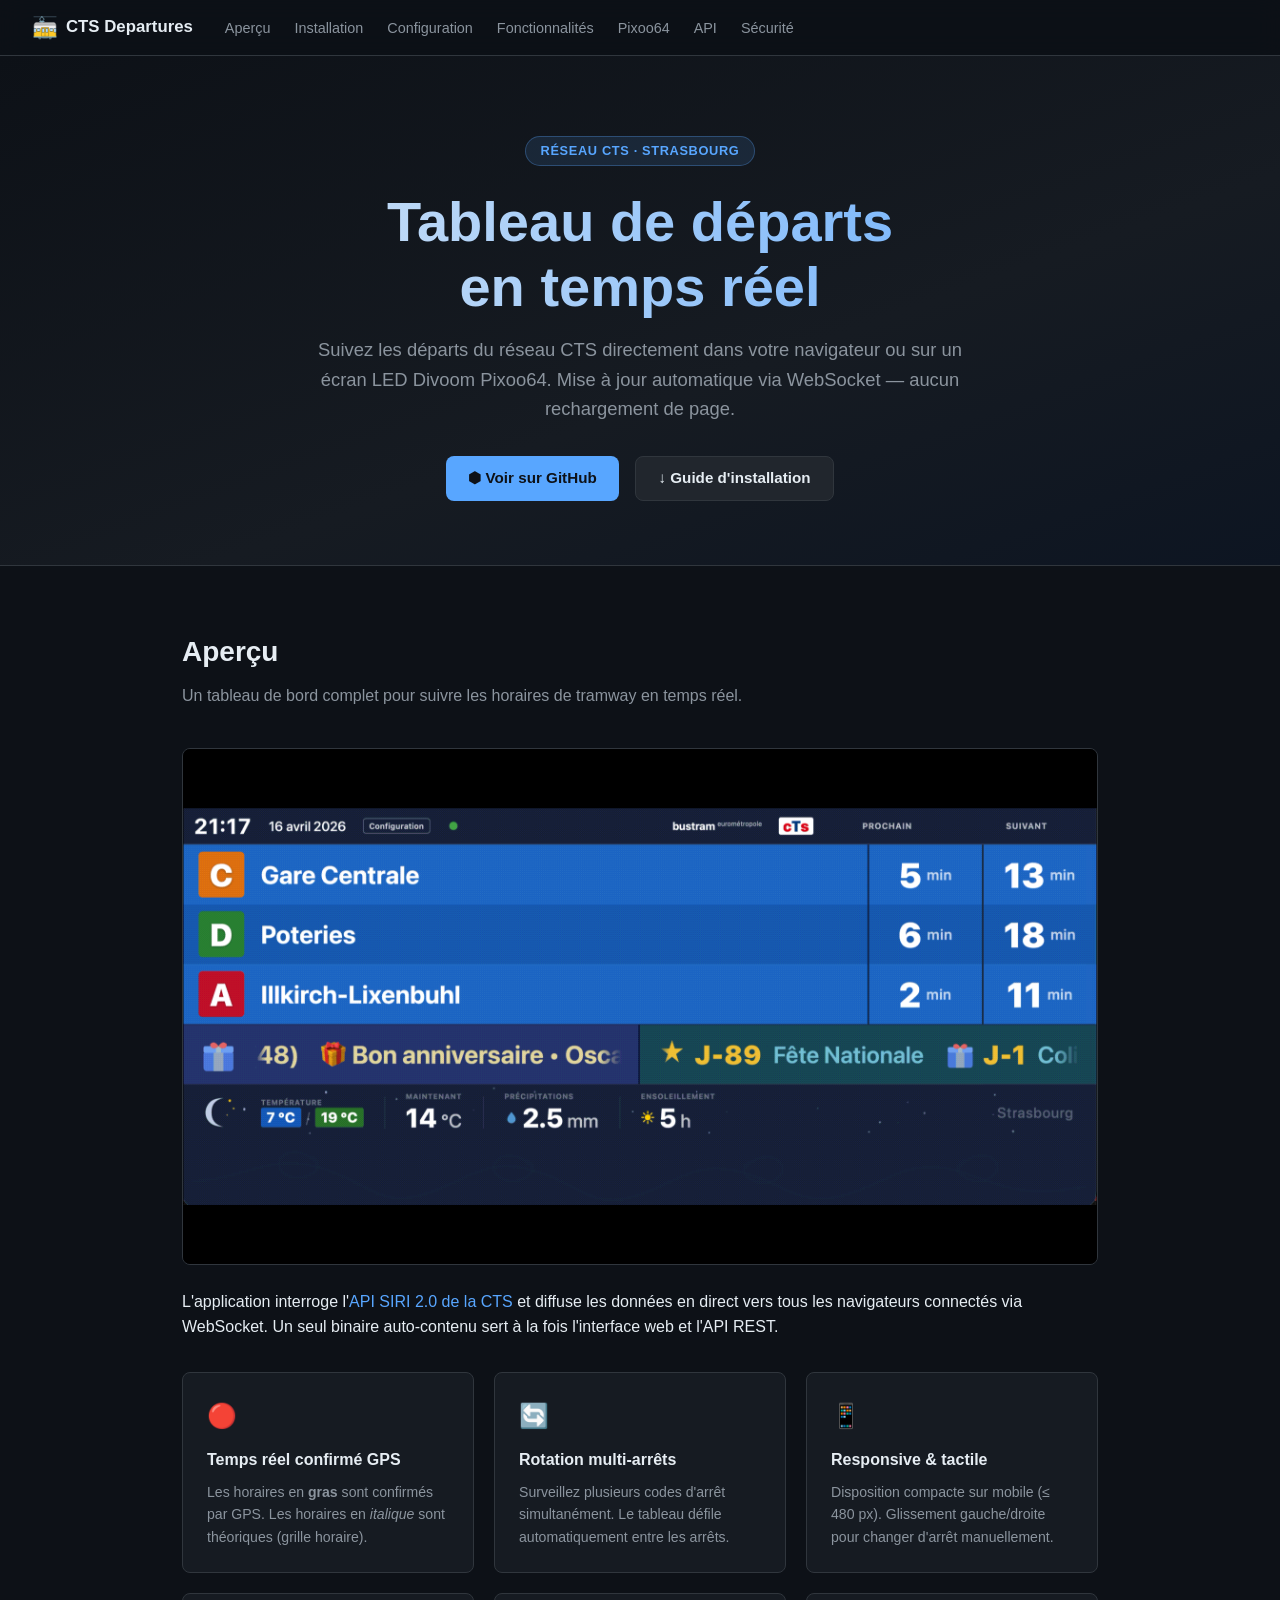
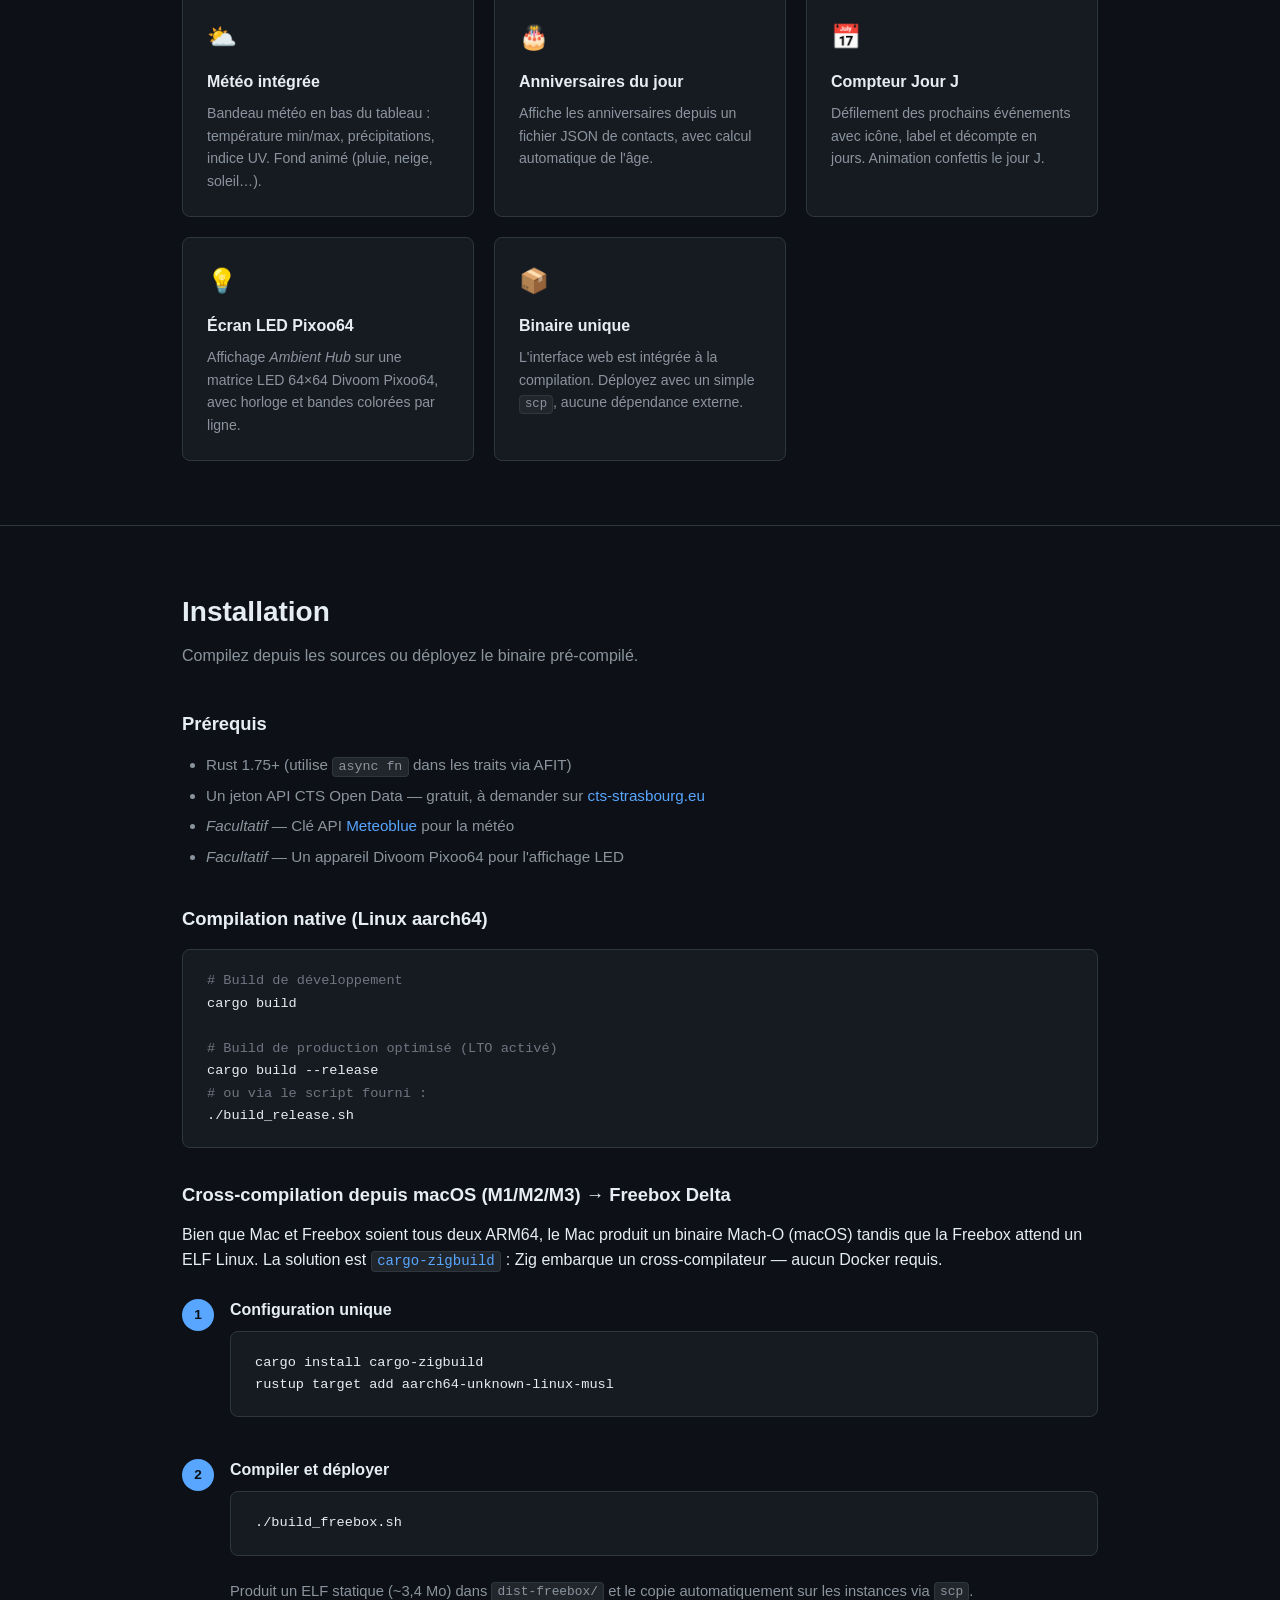
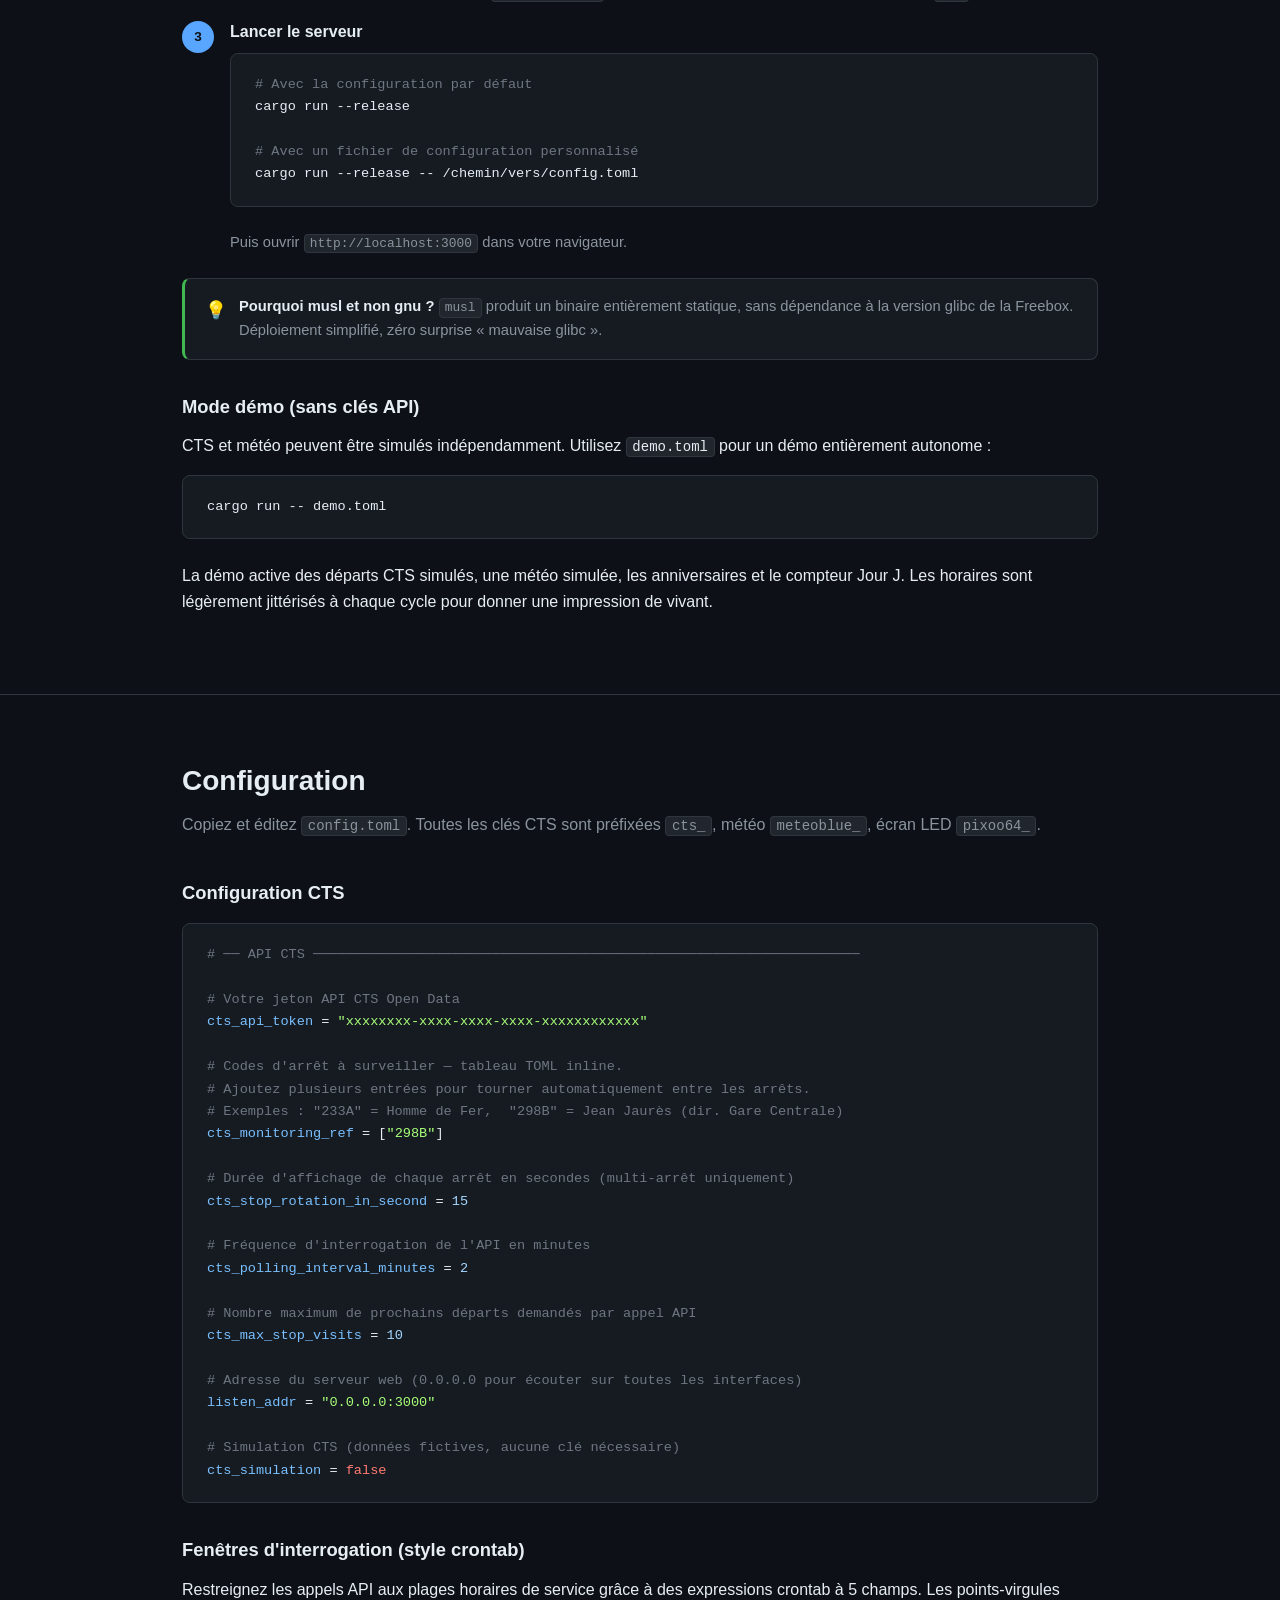
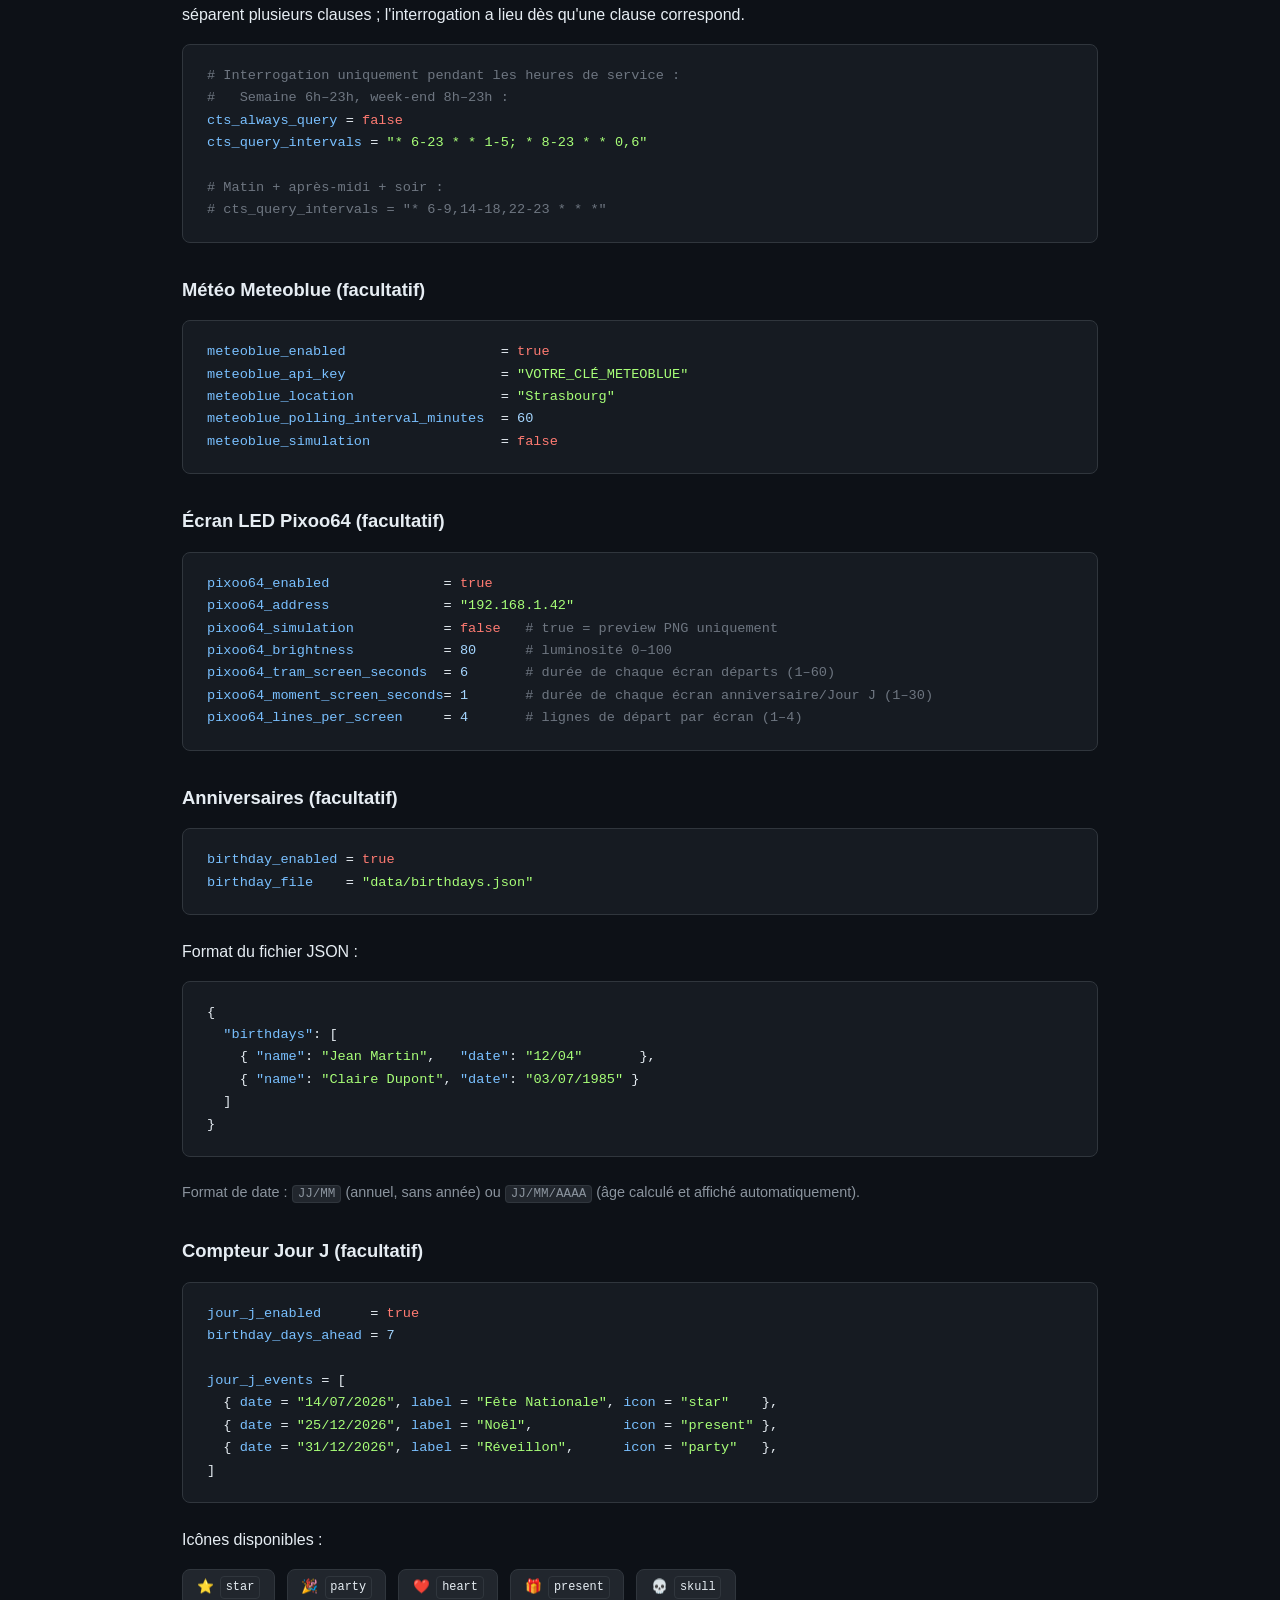
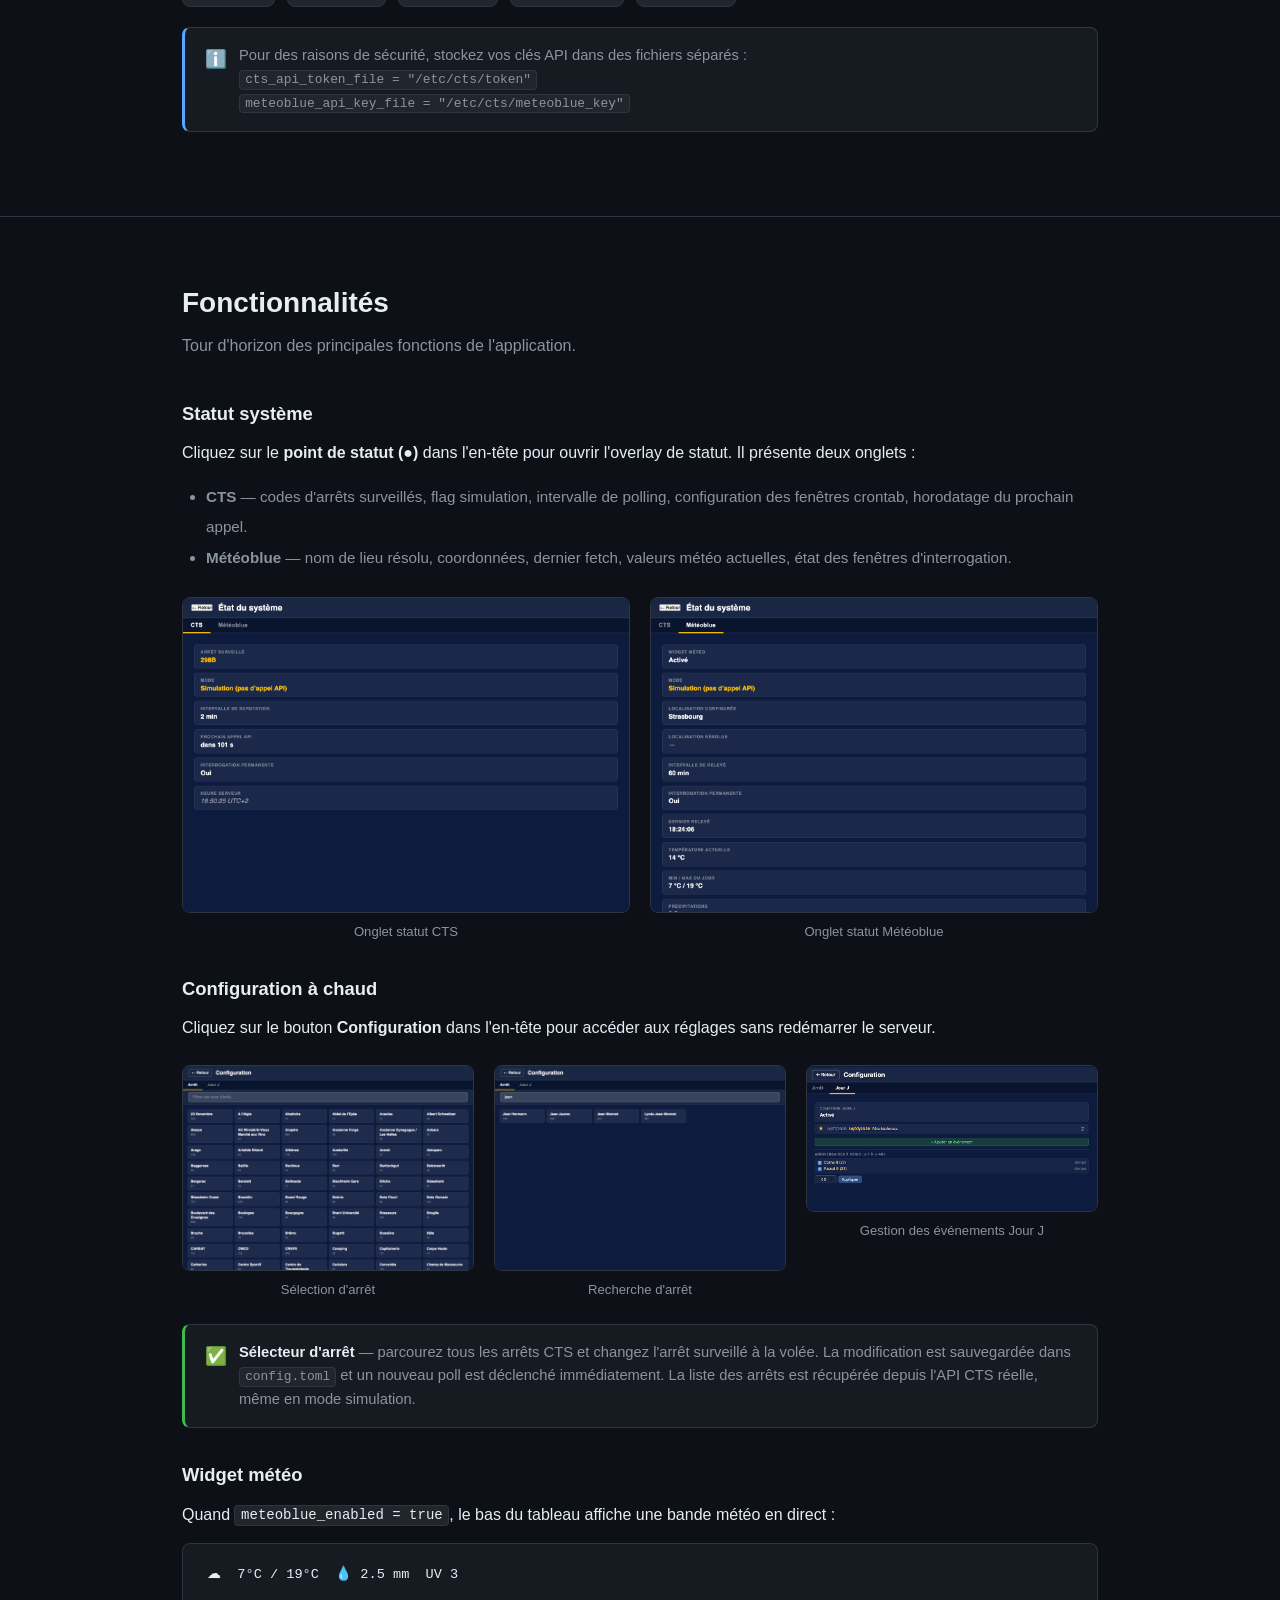
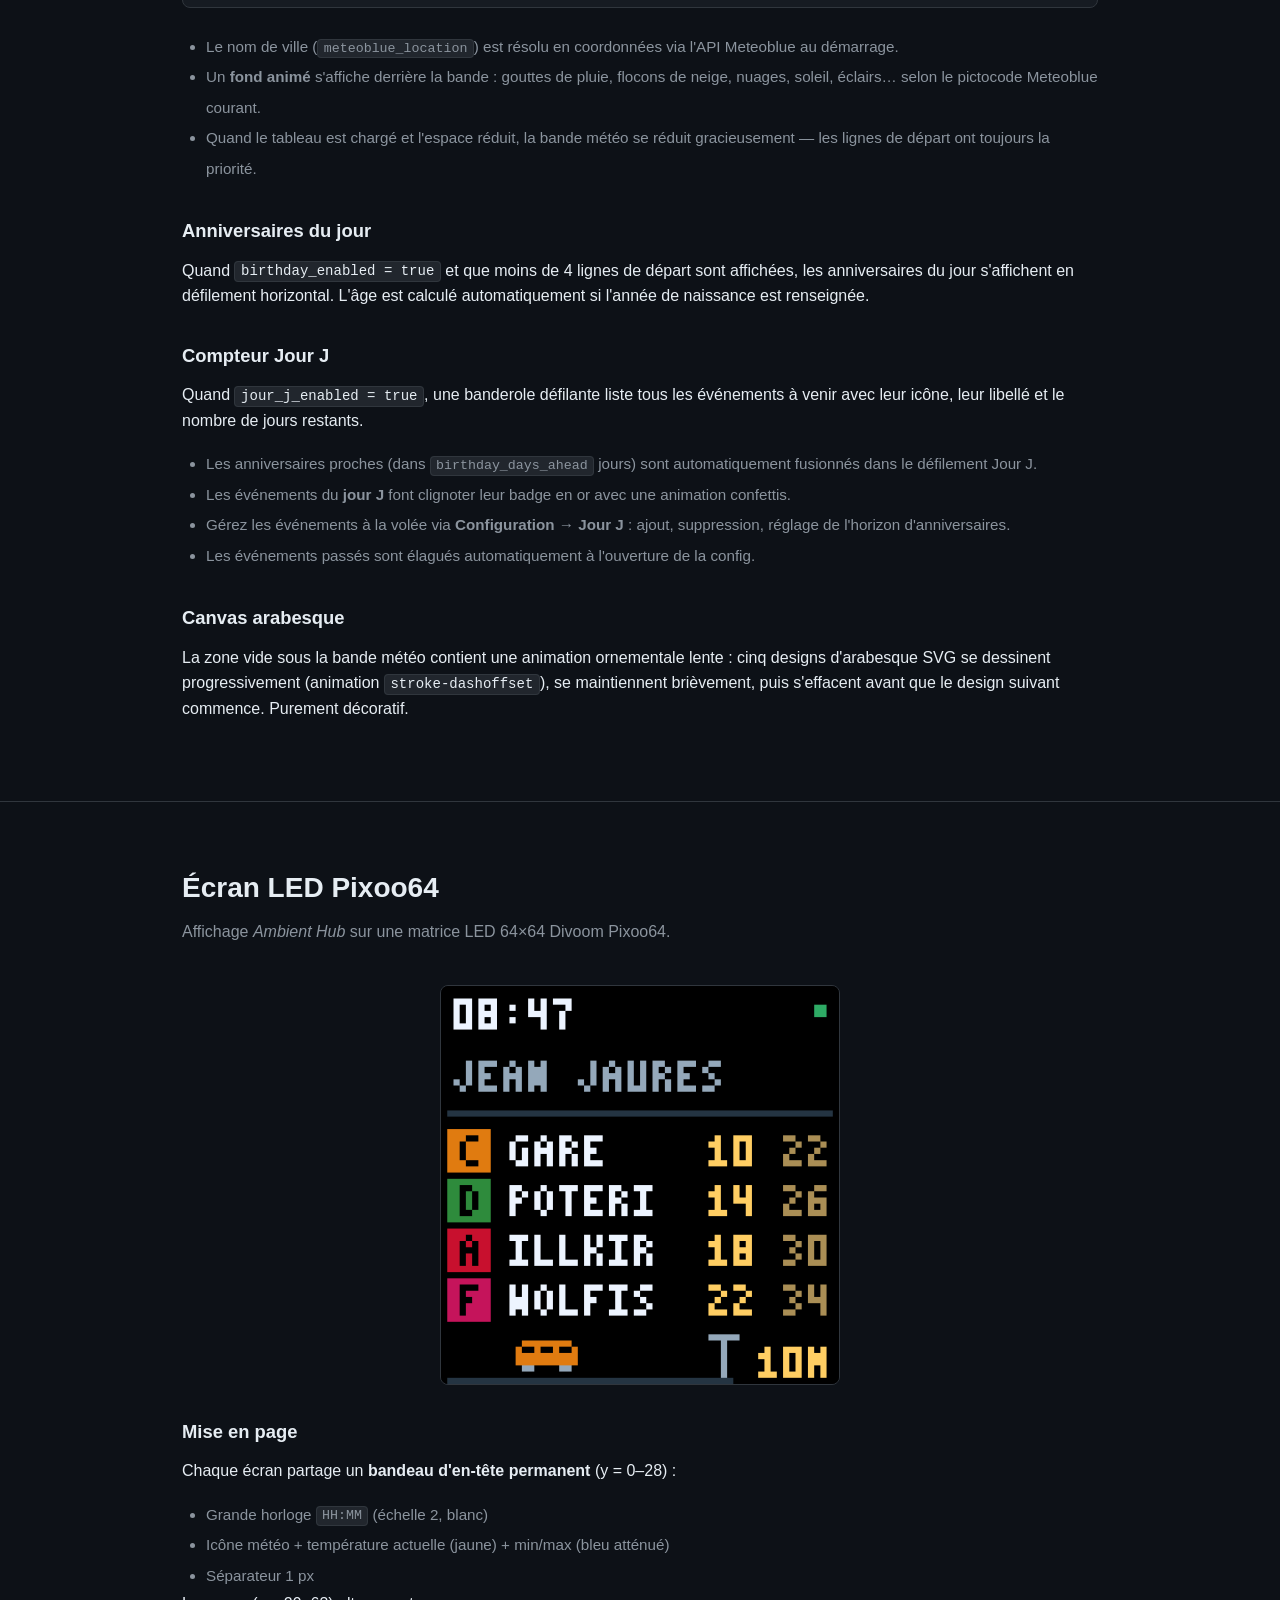
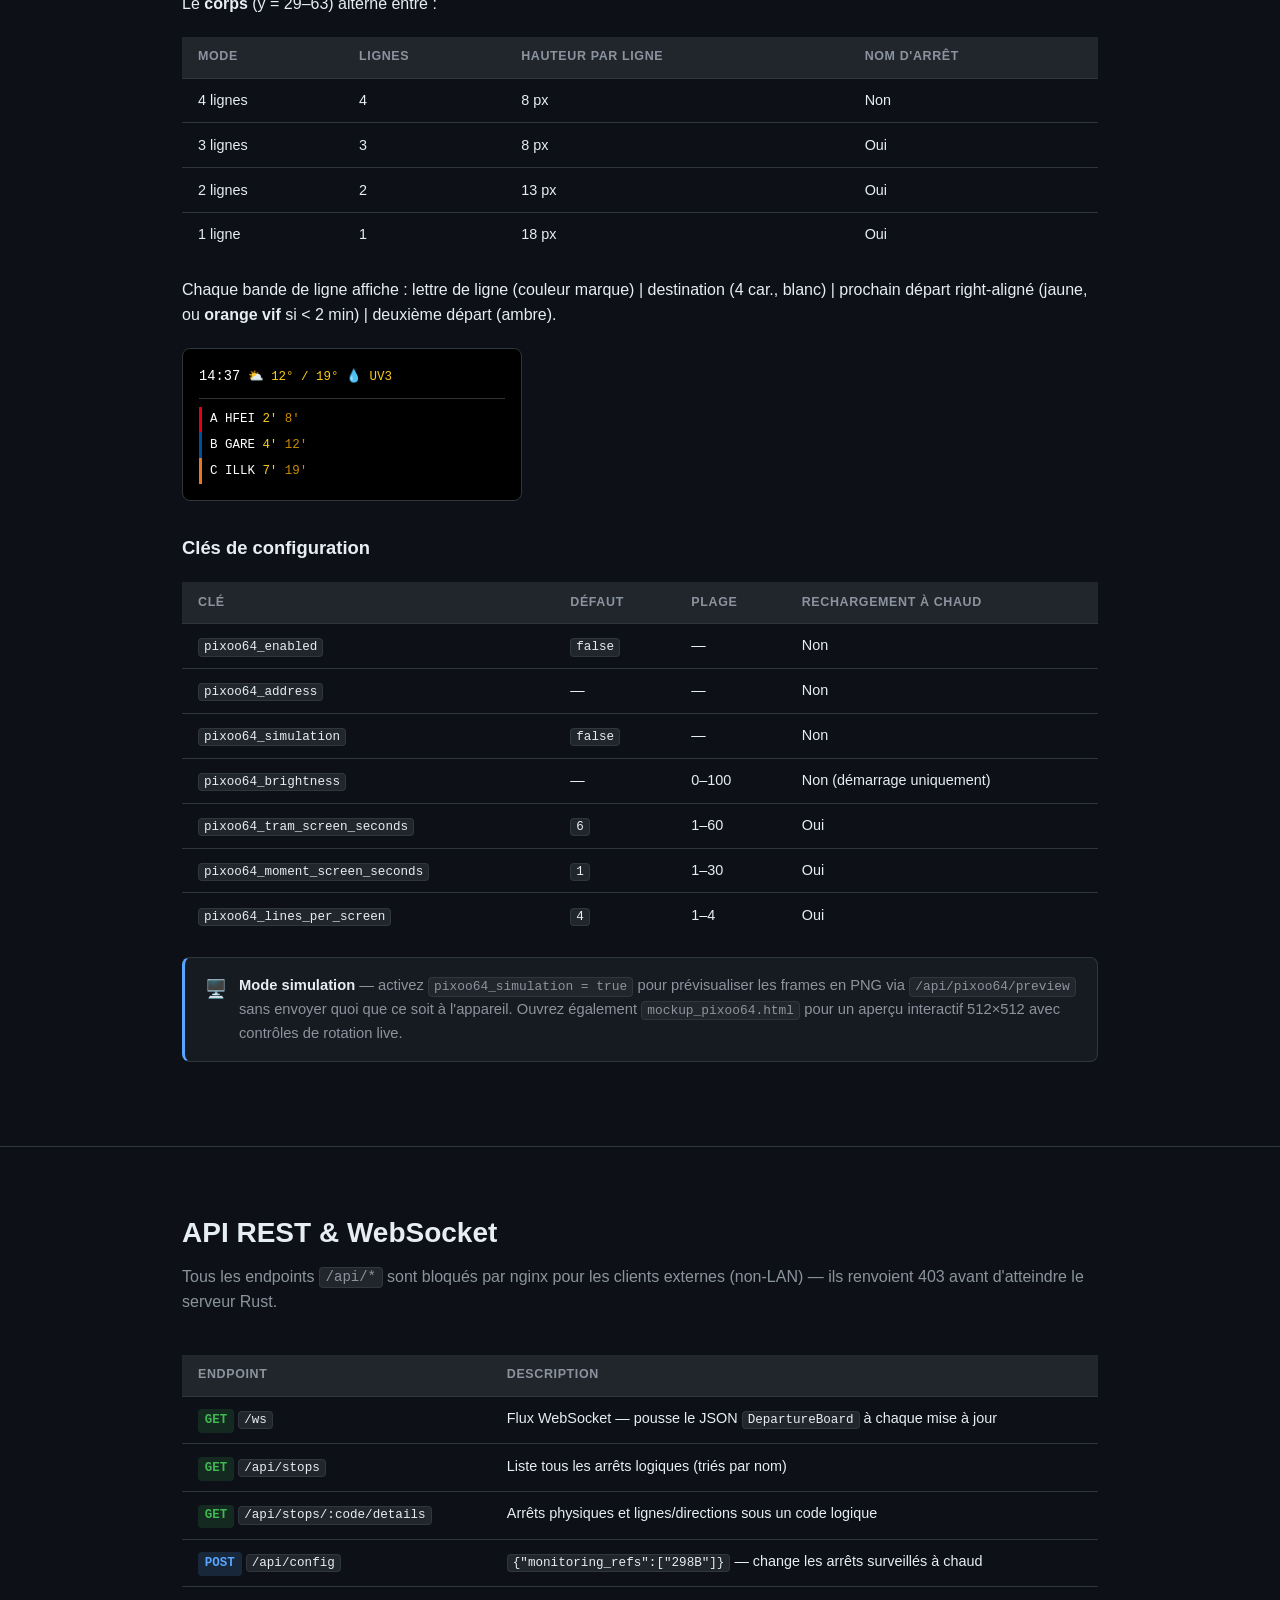
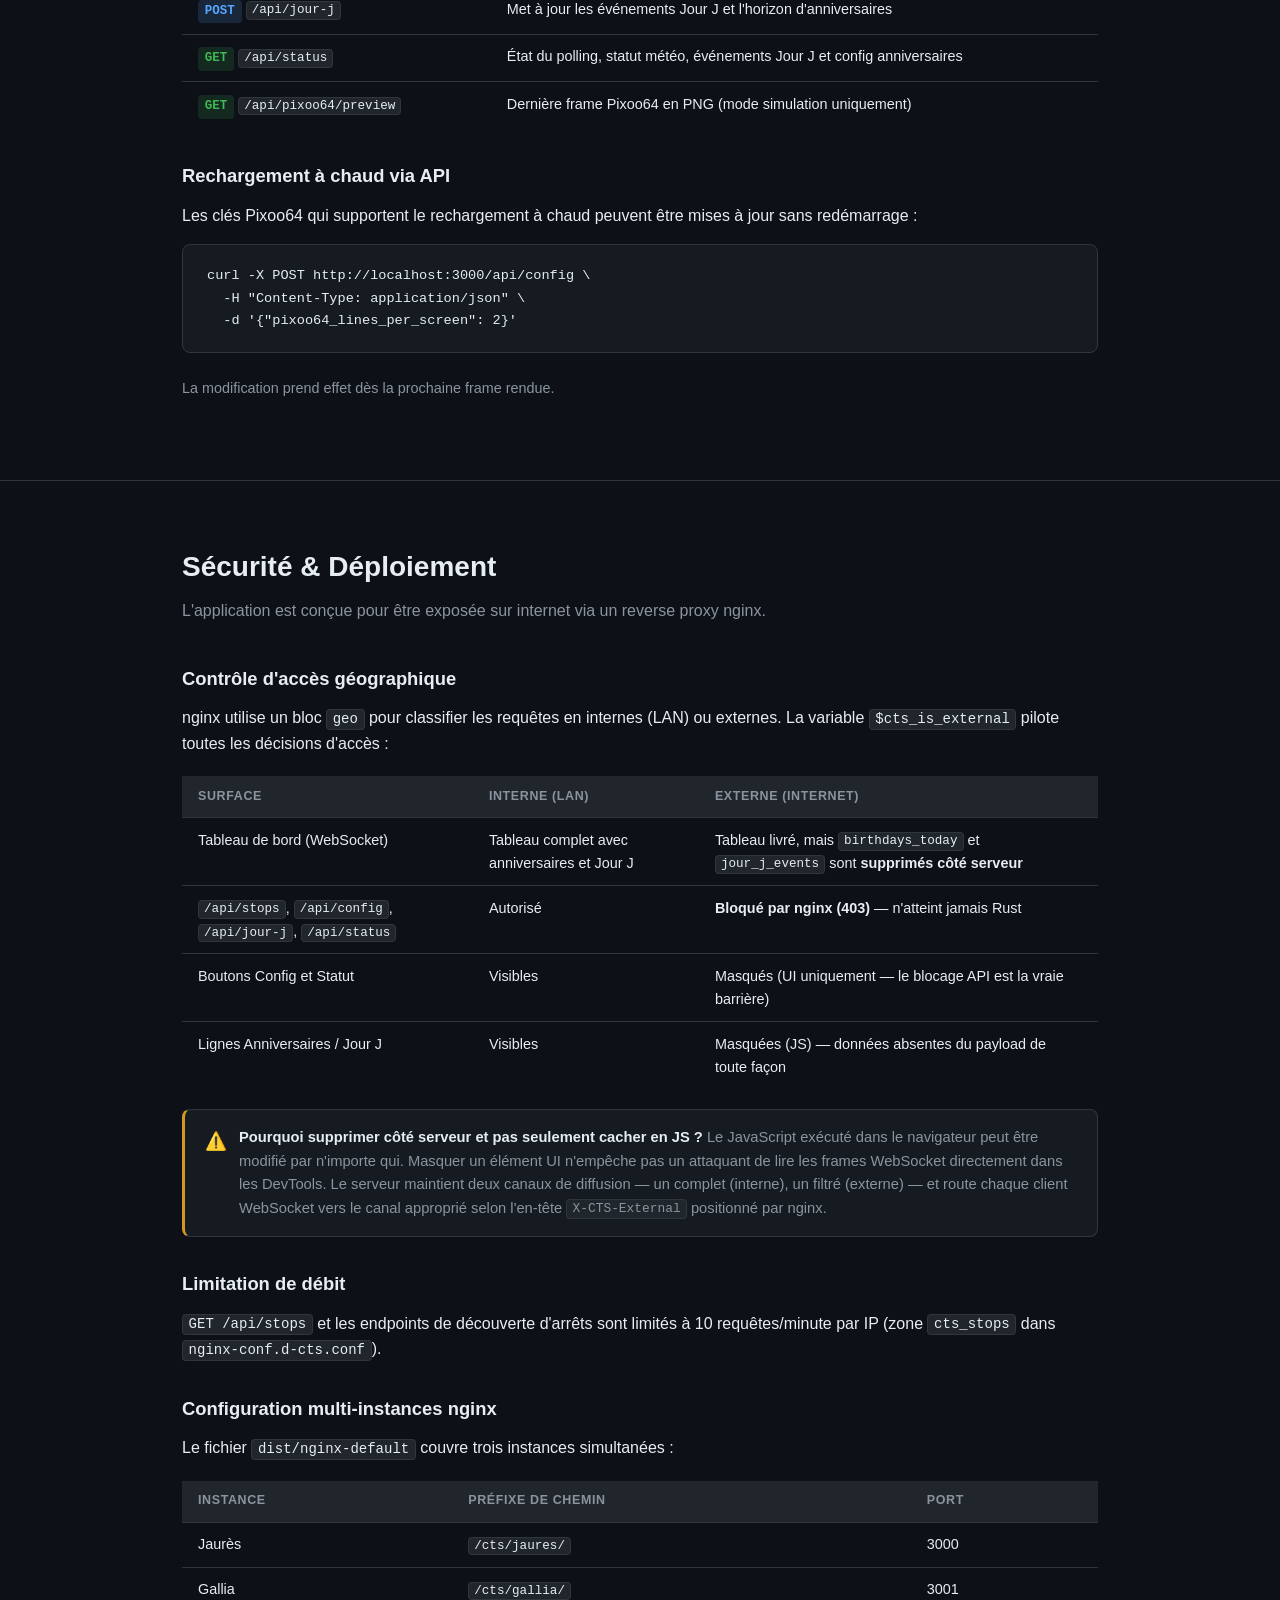
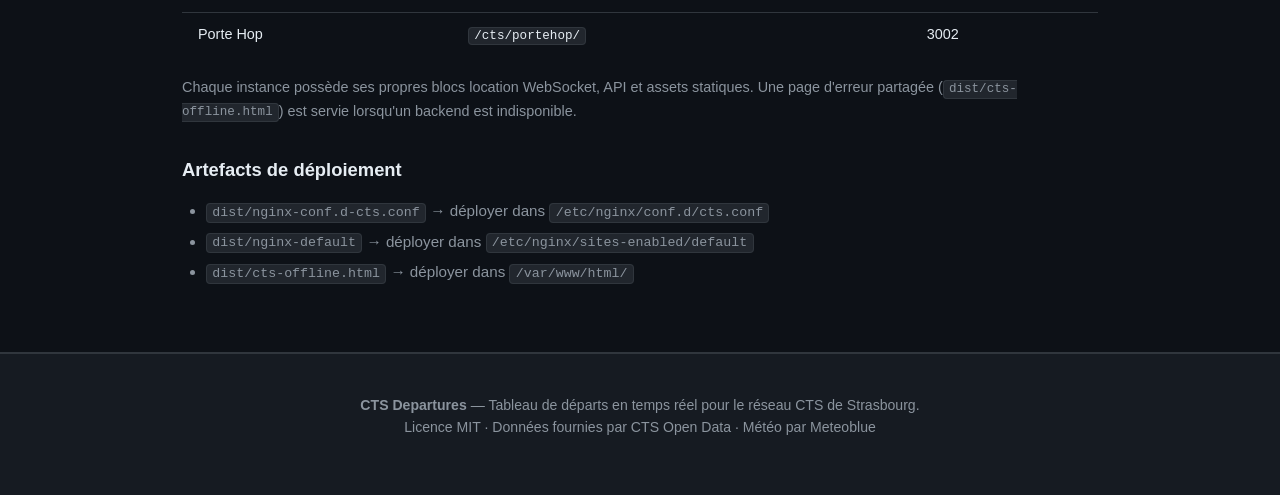
==== commit da1090c2: "Update index.html" ====
--- a/docs/index.html
+++ b/docs/index.html
@@ -482,7 +482,7 @@
     Mise à jour automatique via WebSocket — aucun rechargement de page.
   </p>
   <div class="hero-actions">
-    <a href="https://github.com/jbmeyer/cts-departures" class="btn btn-primary">
+    <a href="https://github.com/jib63/CTS_destination" class="btn btn-primary">
       ⬢ Voir sur GitHub
     </a>
     <a href="#installation" class="btn btn-secondary">
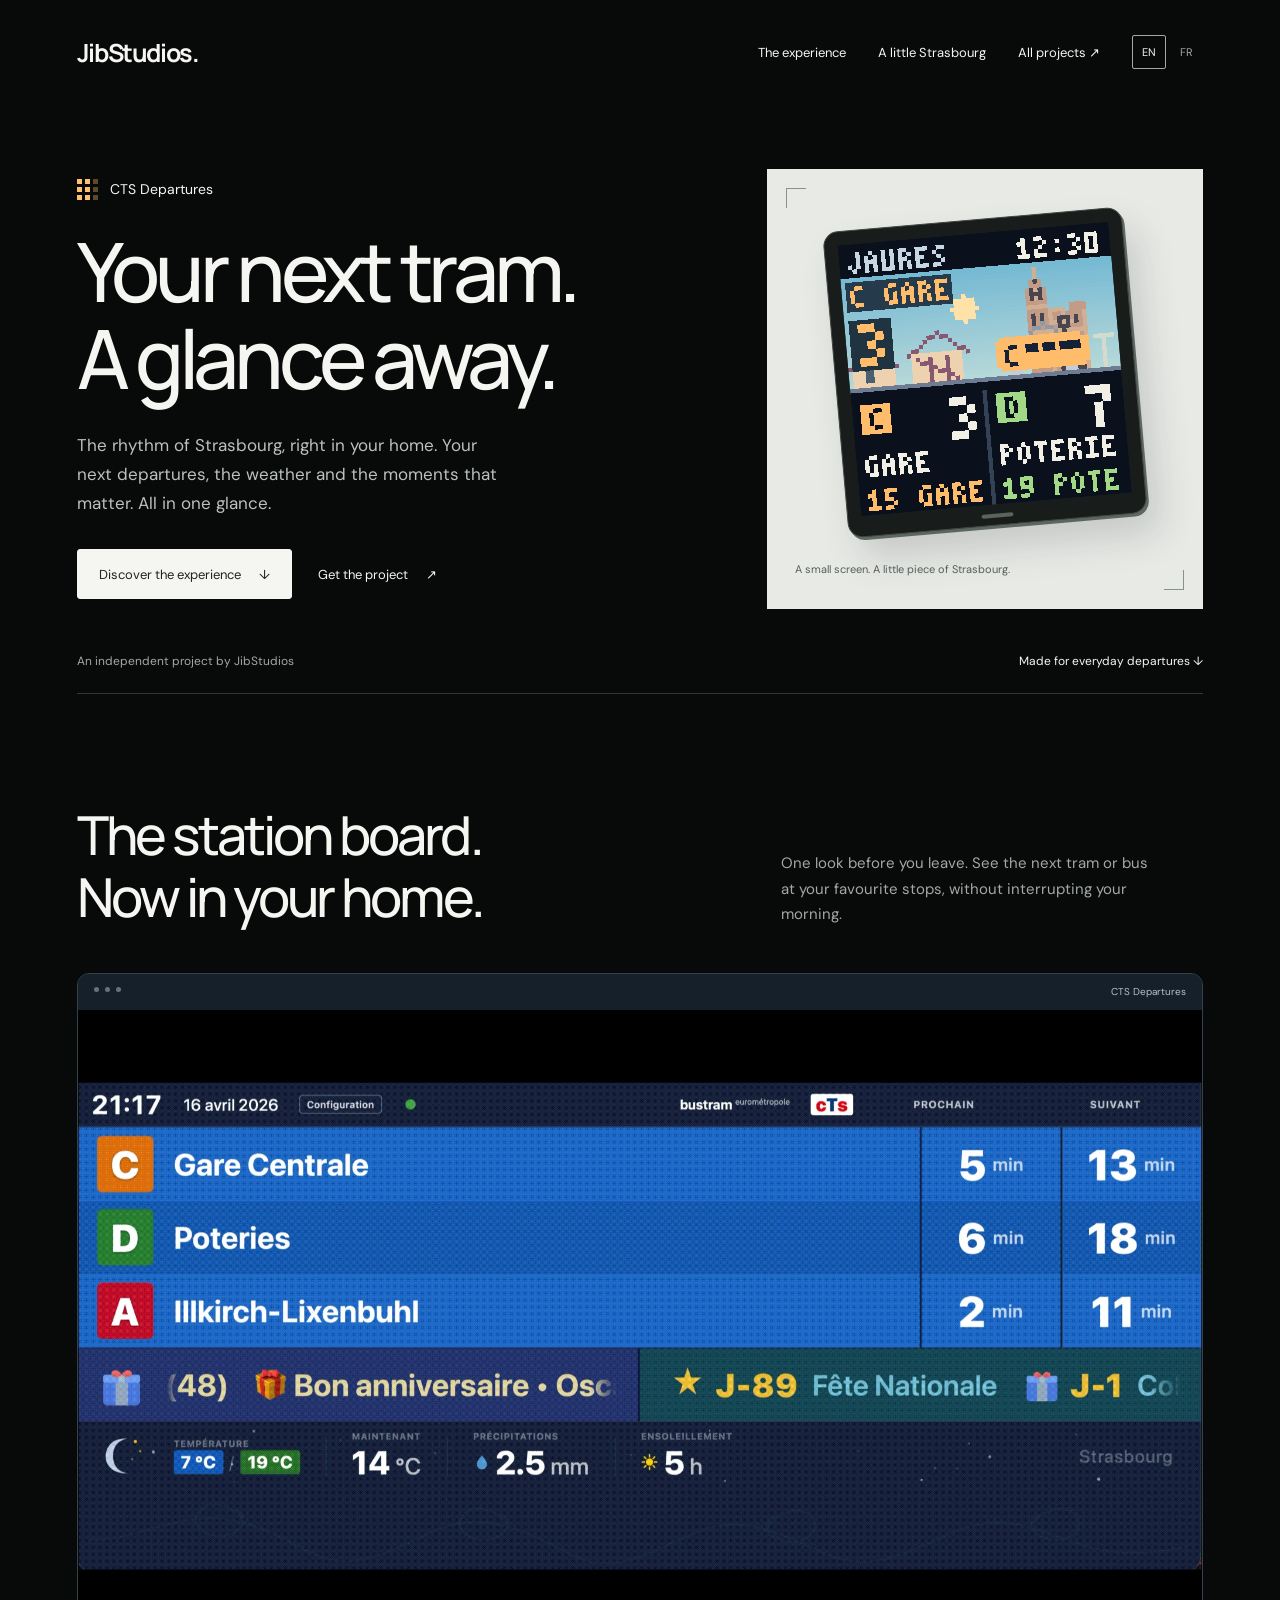
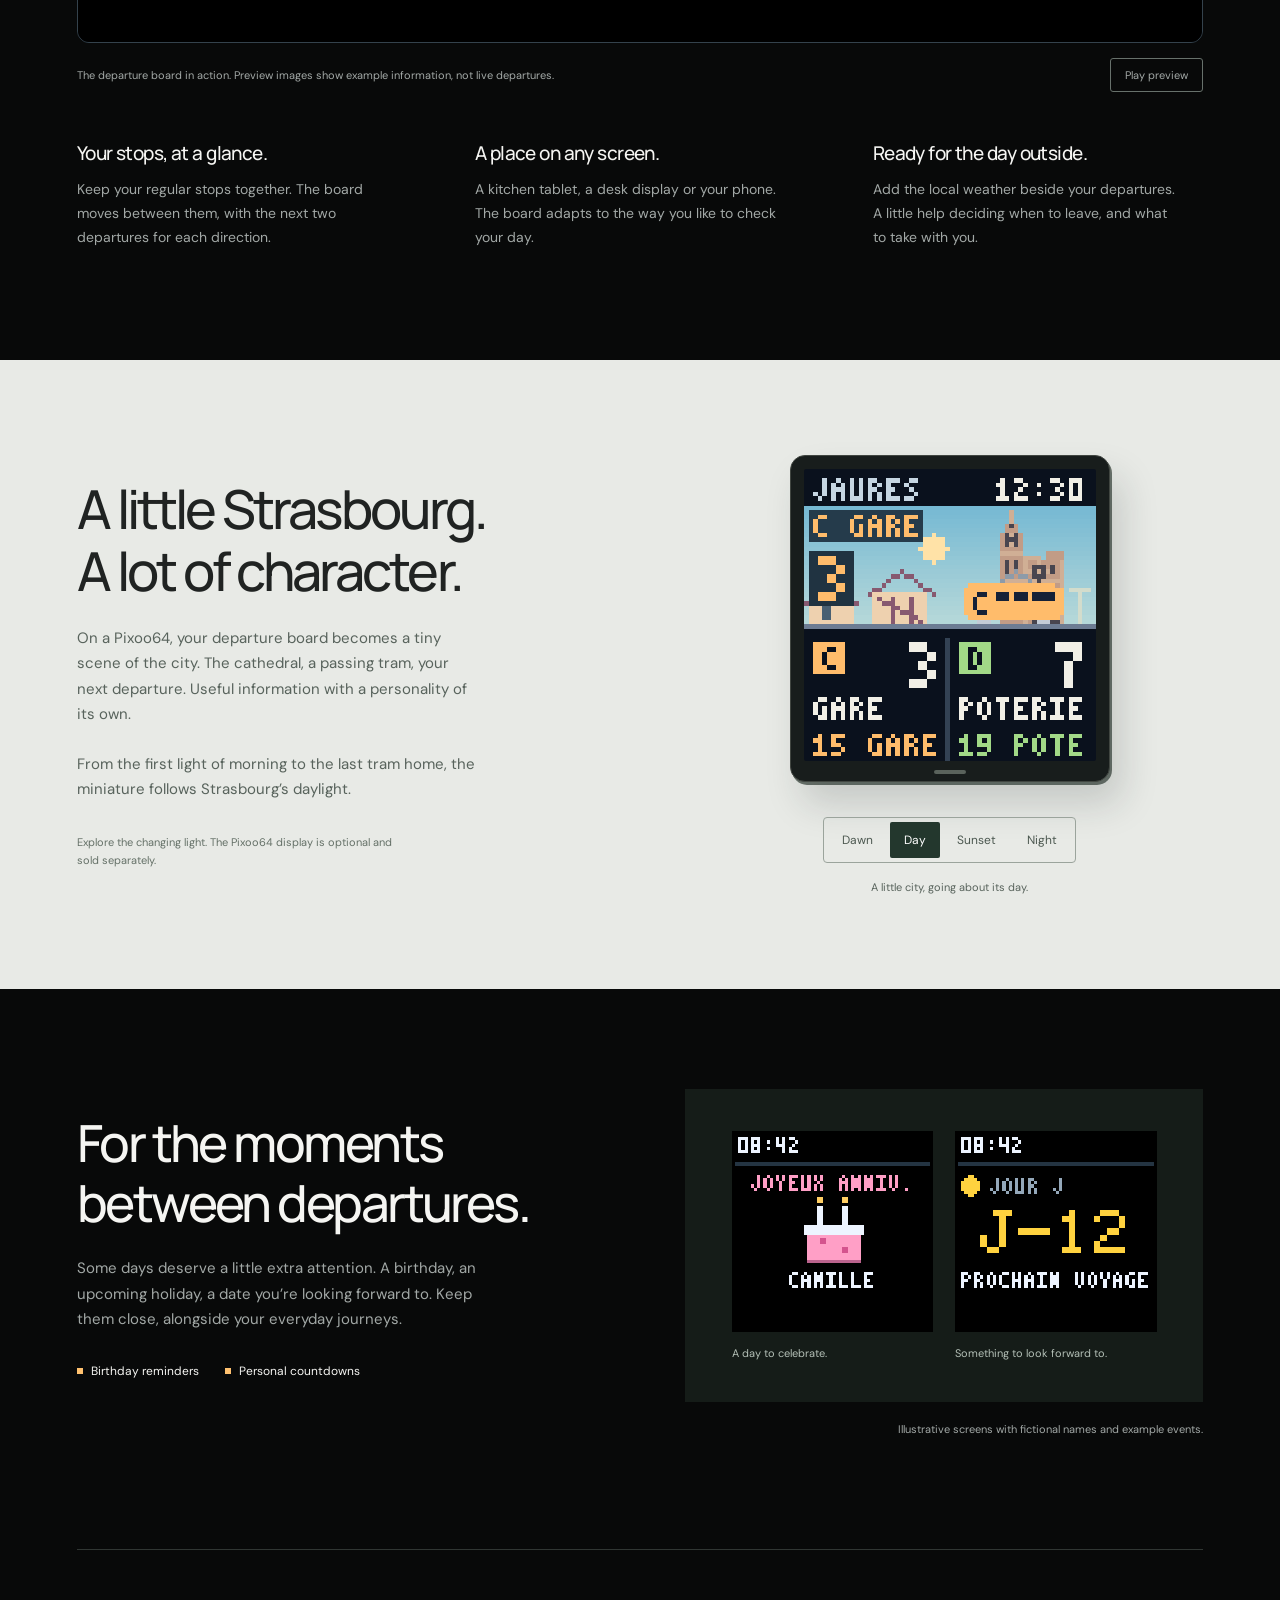
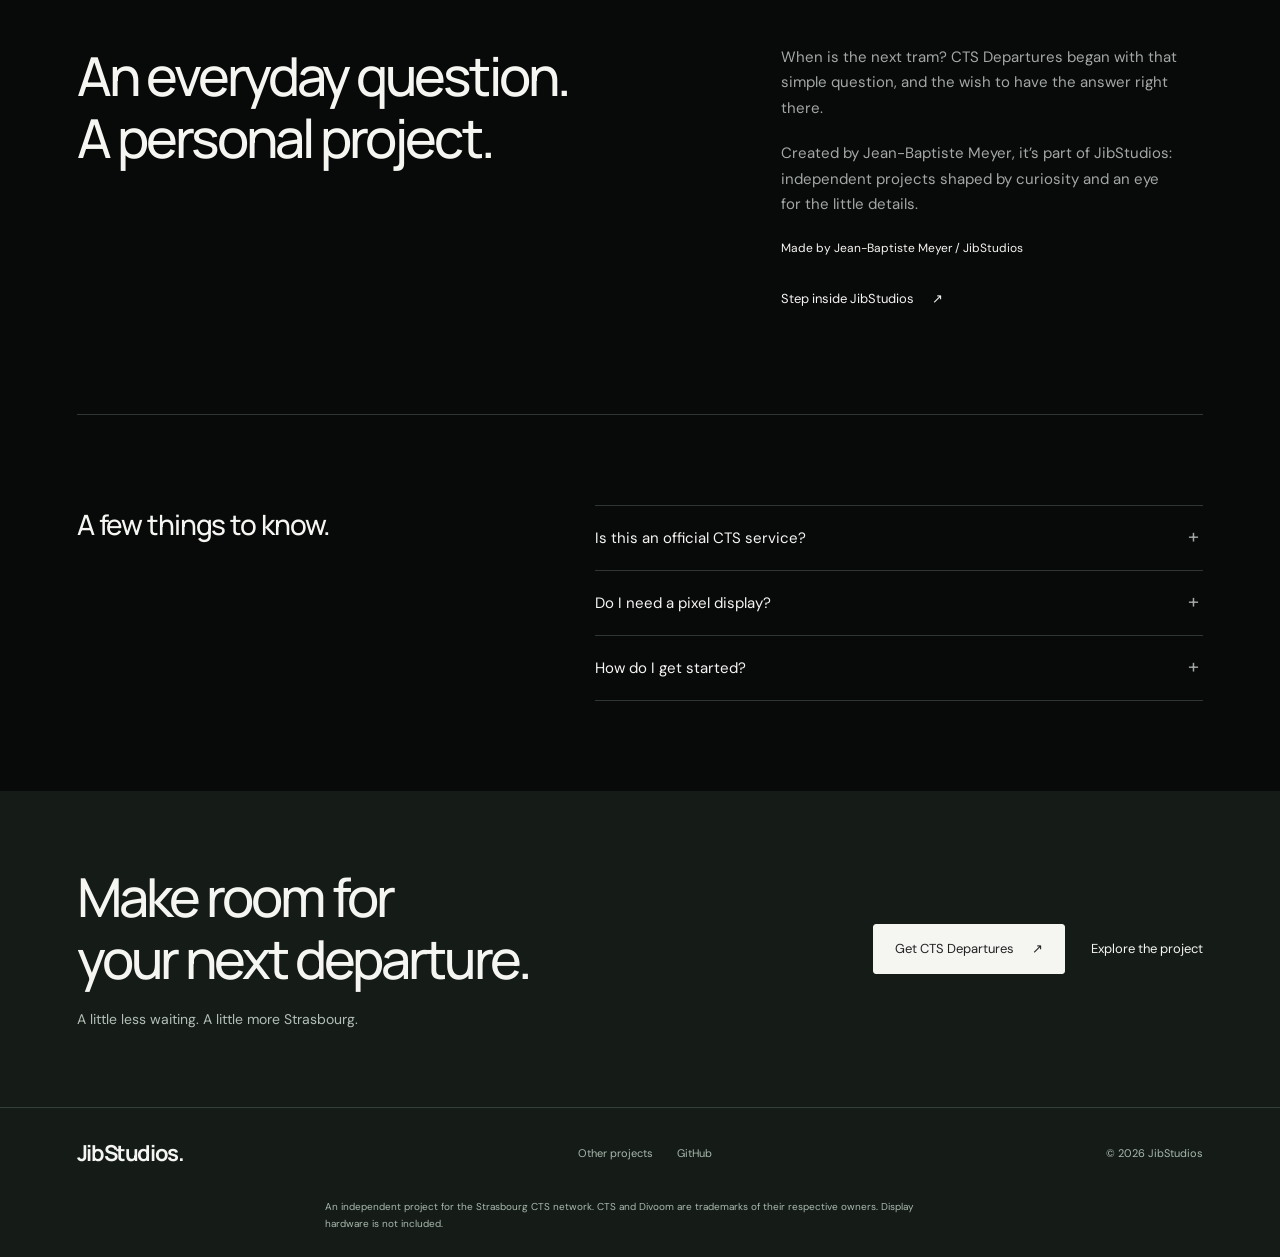
==== commit 01bce4c5: "docs: redesign project site as bilingual marketing presentation" ====
--- a/docs/index.html
+++ b/docs/index.html
@@ -1,1074 +1,113 @@
-<!DOCTYPE html>
-<html lang="fr">
+<!doctype html>
+<html lang="en">
 <head>
-  <meta charset="UTF-8" />
-  <meta name="viewport" content="width=device-width, initial-scale=1.0" />
-  <title>CTS Departures — Documentation</title>
-  <style>
-    :root {
-      --bg: #0d1117;
-      --surface: #161b22;
-      --surface2: #21262d;
-      --border: #30363d;
-      --text: #e6edf3;
-      --muted: #8b949e;
-      --accent: #58a6ff;
-      --accent2: #3fb950;
-      --warn: #d29922;
-      --danger: #f85149;
-      --tram-red: #e2001a;
-      --tram-blue: #004f9f;
-      --radius: 8px;
-      --font-mono: 'SFMono-Regular', Consolas, 'Liberation Mono', Menlo, monospace;
-    }
-
-    * { box-sizing: border-box; margin: 0; padding: 0; }
-
-    body {
-      background: var(--bg);
-      color: var(--text);
-      font-family: -apple-system, BlinkMacSystemFont, 'Segoe UI', Helvetica, Arial, sans-serif;
-      font-size: 16px;
-      line-height: 1.6;
-    }
-
-    /* ── NAV ── */
-    nav {
-      position: sticky;
-      top: 0;
-      z-index: 100;
-      background: rgba(13, 17, 23, 0.92);
-      backdrop-filter: blur(12px);
-      border-bottom: 1px solid var(--border);
-      padding: 0 2rem;
-      display: flex;
-      align-items: center;
-      gap: 2rem;
-      height: 56px;
-    }
-
-    .nav-brand {
-      font-weight: 700;
-      font-size: 1.05rem;
-      color: var(--text);
-      text-decoration: none;
-      display: flex;
-      align-items: center;
-      gap: 0.5rem;
-    }
-
-    .nav-brand .tram-icon { font-size: 1.3rem; }
-
-    nav ul {
-      list-style: none;
-      display: flex;
-      gap: 1.5rem;
-      flex-wrap: wrap;
-    }
-
-    nav ul li a {
-      color: var(--muted);
-      text-decoration: none;
-      font-size: 0.9rem;
-      transition: color 0.15s;
-    }
-
-    nav ul li a:hover { color: var(--accent); }
-
-    /* ── HERO ── */
-    .hero {
-      background: linear-gradient(160deg, #0d1117 0%, #161b22 60%, #0d1522 100%);
-      border-bottom: 1px solid var(--border);
-      padding: 5rem 2rem 4rem;
-      text-align: center;
-    }
-
-    .hero .badge {
-      display: inline-block;
-      background: rgba(88, 166, 255, 0.12);
-      border: 1px solid rgba(88, 166, 255, 0.3);
-      color: var(--accent);
-      border-radius: 999px;
-      padding: 0.25rem 0.9rem;
-      font-size: 0.8rem;
-      font-weight: 600;
-      letter-spacing: 0.05em;
-      text-transform: uppercase;
-      margin-bottom: 1.5rem;
-    }
-
-    .hero h1 {
-      font-size: clamp(2rem, 5vw, 3.5rem);
-      font-weight: 800;
-      line-height: 1.15;
-      margin-bottom: 1rem;
-      background: linear-gradient(90deg, #e6edf3, #58a6ff);
-      -webkit-background-clip: text;
-      -webkit-text-fill-color: transparent;
-      background-clip: text;
-    }
-
-    .hero p {
-      font-size: 1.15rem;
-      color: var(--muted);
-      max-width: 680px;
-      margin: 0 auto 2rem;
-    }
-
-    .hero-actions {
-      display: flex;
-      gap: 1rem;
-      justify-content: center;
-      flex-wrap: wrap;
-    }
-
-    .btn {
-      display: inline-flex;
-      align-items: center;
-      gap: 0.4rem;
-      padding: 0.6rem 1.4rem;
-      border-radius: var(--radius);
-      font-size: 0.95rem;
-      font-weight: 600;
-      text-decoration: none;
-      transition: opacity 0.15s, transform 0.1s;
-    }
-
-    .btn:hover { opacity: 0.85; transform: translateY(-1px); }
-    .btn-primary { background: var(--accent); color: #0d1117; }
-    .btn-secondary { background: var(--surface2); color: var(--text); border: 1px solid var(--border); }
-
-    /* ── LAYOUT ── */
-    .container {
-      max-width: 980px;
-      margin: 0 auto;
-      padding: 0 2rem;
-    }
-
-    /* ── SECTION ── */
-    .section {
-      padding: 4rem 0;
-      border-bottom: 1px solid var(--border);
-    }
-
-    .section:last-child { border-bottom: none; }
-
-    .section-header {
-      margin-bottom: 2.5rem;
-    }
-
-    .section-header h2 {
-      font-size: 1.75rem;
-      font-weight: 700;
-      margin-bottom: 0.5rem;
-      scroll-margin-top: 70px;
-    }
-
-    .section-header p {
-      color: var(--muted);
-      font-size: 1rem;
-    }
-
-    h3 {
-      font-size: 1.15rem;
-      font-weight: 600;
-      margin: 2rem 0 0.75rem;
-      scroll-margin-top: 70px;
-    }
-
-    p { margin-bottom: 1rem; }
-
-    a { color: var(--accent); text-decoration: none; }
-    a:hover { text-decoration: underline; }
-
-    /* ── FEATURE GRID ── */
-    .feature-grid {
-      display: grid;
-      grid-template-columns: repeat(auto-fit, minmax(260px, 1fr));
-      gap: 1.25rem;
-    }
-
-    .feature-card {
-      background: var(--surface);
-      border: 1px solid var(--border);
-      border-radius: var(--radius);
-      padding: 1.5rem;
-      transition: border-color 0.2s;
-    }
-
-    .feature-card:hover { border-color: var(--accent); }
-
-    .feature-card .icon {
-      font-size: 1.5rem;
-      margin-bottom: 0.75rem;
-    }
-
-    .feature-card h3 {
-      font-size: 1rem;
-      font-weight: 600;
-      margin: 0 0 0.5rem;
-    }
-
-    .feature-card p {
-      font-size: 0.88rem;
-      color: var(--muted);
-      margin: 0;
-    }
-
-    /* ── SCREENSHOTS ── */
-    .screenshot-full {
-      border-radius: var(--radius);
-      border: 1px solid var(--border);
-      width: 100%;
-      max-width: 100%;
-      display: block;
-      margin: 1.5rem 0;
-    }
-
-    .screenshot-row {
-      display: grid;
-      gap: 1.25rem;
-      margin: 1.5rem 0;
-    }
-
-    .screenshot-row.cols-2 { grid-template-columns: repeat(auto-fit, minmax(280px, 1fr)); }
-    .screenshot-row.cols-3 { grid-template-columns: repeat(auto-fit, minmax(220px, 1fr)); }
-
-    .screenshot-item {
-      display: flex;
-      flex-direction: column;
-      gap: 0.5rem;
-    }
-
-    .screenshot-item img {
-      border-radius: var(--radius);
-      border: 1px solid var(--border);
-      width: 100%;
-    }
-
-    .screenshot-item .caption {
-      font-size: 0.82rem;
-      color: var(--muted);
-      text-align: center;
-    }
-
-    /* ── CODE ── */
-    pre {
-      background: var(--surface);
-      border: 1px solid var(--border);
-      border-radius: var(--radius);
-      padding: 1.25rem 1.5rem;
-      overflow-x: auto;
-      font-family: var(--font-mono);
-      font-size: 0.85rem;
-      line-height: 1.65;
-      margin: 1rem 0 1.5rem;
-    }
-
-    code {
-      font-family: var(--font-mono);
-      font-size: 0.875em;
-      background: var(--surface2);
-      border: 1px solid var(--border);
-      border-radius: 4px;
-      padding: 0.1em 0.4em;
-    }
-
-    pre code {
-      background: none;
-      border: none;
-      padding: 0;
-      font-size: inherit;
-    }
-
-    .comment { color: #6e7681; }
-    .key { color: #79c0ff; }
-    .value { color: #a5d6ff; }
-    .str { color: #a8ff78; }
-    .kw { color: #ff7b72; }
-
-    /* ── TABLE ── */
-    .table-wrapper {
-      overflow-x: auto;
-      margin: 1.25rem 0;
-    }
-
-    table {
-      width: 100%;
-      border-collapse: collapse;
-      font-size: 0.9rem;
-    }
-
-    th {
-      background: var(--surface2);
-      color: var(--muted);
-      font-size: 0.78rem;
-      font-weight: 600;
-      text-transform: uppercase;
-      letter-spacing: 0.05em;
-      padding: 0.65rem 1rem;
-      text-align: left;
-      border-bottom: 1px solid var(--border);
-    }
-
-    td {
-      padding: 0.65rem 1rem;
-      border-bottom: 1px solid var(--border);
-      vertical-align: top;
-    }
-
-    tr:last-child td { border-bottom: none; }
-    tr:hover td { background: rgba(255,255,255,0.02); }
-
-    /* ── CALLOUT ── */
-    .callout {
-      display: flex;
-      gap: 0.75rem;
-      background: var(--surface);
-      border: 1px solid var(--border);
-      border-left: 3px solid var(--accent);
-      border-radius: var(--radius);
-      padding: 1rem 1.25rem;
-      margin: 1.25rem 0;
-      font-size: 0.92rem;
-    }
-
-    .callout.warn { border-left-color: var(--warn); }
-    .callout.tip { border-left-color: var(--accent2); }
-
-    .callout .icon { font-size: 1.1rem; flex-shrink: 0; margin-top: 0.05rem; }
-    .callout p { margin: 0; color: var(--muted); }
-    .callout p strong { color: var(--text); }
-
-    /* ── STEPS ── */
-    .steps {
-      counter-reset: step;
-      display: flex;
-      flex-direction: column;
-      gap: 1rem;
-      margin: 1.5rem 0;
-    }
-
-    .step {
-      display: flex;
-      gap: 1rem;
-      align-items: flex-start;
-    }
-
-    .step-num {
-      counter-increment: step;
-      min-width: 2rem;
-      height: 2rem;
-      border-radius: 50%;
-      background: var(--accent);
-      color: #0d1117;
-      font-weight: 700;
-      font-size: 0.85rem;
-      display: flex;
-      align-items: center;
-      justify-content: center;
-      flex-shrink: 0;
-      margin-top: 0.1rem;
-    }
-
-    .step-body { flex: 1; }
-    .step-body strong { display: block; margin-bottom: 0.25rem; }
-    .step-body p { margin: 0; color: var(--muted); font-size: 0.92rem; }
-
-    /* ── PIXOO LAYOUT DEMO ── */
-    .pixoo-demo {
-      background: #000;
-      border-radius: var(--radius);
-      border: 1px solid var(--border);
-      padding: 1rem;
-      font-family: var(--font-mono);
-      font-size: 0.78rem;
-      line-height: 1.8;
-      margin: 1.25rem 0;
-      max-width: 340px;
-    }
-
-    .pixoo-header { color: #fff; border-bottom: 1px solid #333; padding-bottom: 0.5rem; margin-bottom: 0.5rem; }
-    .pixoo-clock { color: #fff; font-size: 1.1em; }
-    .pixoo-weather { color: #facc15; }
-    .pixoo-row { padding: 0.1rem 0; }
-    .pixoo-row.line-a { border-left: 3px solid #e2001a; padding-left: 0.5rem; }
-    .pixoo-row.line-b { border-left: 3px solid #004f9f; padding-left: 0.5rem; }
-    .pixoo-row.line-c { border-left: 3px solid #e87722; padding-left: 0.5rem; }
-    .pixoo-dest { color: #fff; }
-    .pixoo-time1 { color: #facc15; }
-    .pixoo-time2 { color: #ca8a04; }
-
-    /* ── ICON BADGES ── */
-    .icon-list {
-      display: flex;
-      flex-wrap: wrap;
-      gap: 0.75rem;
-      margin: 1rem 0;
-    }
-
-    .icon-badge {
-      display: inline-flex;
-      align-items: center;
-      gap: 0.4rem;
-      background: var(--surface2);
-      border: 1px solid var(--border);
-      border-radius: var(--radius);
-      padding: 0.4rem 0.85rem;
-      font-family: var(--font-mono);
-      font-size: 0.85rem;
-    }
-
-    /* ── API TABLE ── */
-    .method {
-      display: inline-block;
-      padding: 0.15em 0.55em;
-      border-radius: 4px;
-      font-size: 0.78rem;
-      font-weight: 700;
-      font-family: var(--font-mono);
-    }
-
-    .method.get { background: rgba(63, 185, 80, 0.15); color: var(--accent2); }
-    .method.post { background: rgba(88, 166, 255, 0.15); color: var(--accent); }
-
-    /* ── FOOTER ── */
-    footer {
-      background: var(--surface);
-      border-top: 1px solid var(--border);
-      padding: 2.5rem 2rem;
-      text-align: center;
-      color: var(--muted);
-      font-size: 0.88rem;
-    }
-
-    footer a { color: var(--muted); }
-    footer a:hover { color: var(--accent); }
-
-    /* ── RESPONSIVE ── */
-    @media (max-width: 640px) {
-      nav ul { display: none; }
-      .hero { padding: 3rem 1.5rem 2.5rem; }
-      .container { padding: 0 1.25rem; }
-      .section { padding: 2.5rem 0; }
-    }
-  </style>
+  <meta charset="utf-8">
+  <meta name="viewport" content="width=device-width, initial-scale=1">
+  <meta name="theme-color" content="#080909">
+  <title>CTS Departures — Your next tram, a glance away | JibStudios</title>
+  <meta name="description" content="Bring Strasbourg's next departures home. A personal departure board for your screen, with weather, everyday moments and a little pixel-art Strasbourg on Pixoo64. By JibStudios.">
+  <link rel="canonical" href="https://jib63.github.io/CTS_destination/">
+  <link rel="alternate" hreflang="en" href="https://jib63.github.io/CTS_destination/">
+  <link rel="alternate" hreflang="fr" href="https://jib63.github.io/CTS_destination/fr.html">
+  <link rel="alternate" hreflang="x-default" href="https://jib63.github.io/CTS_destination/">
+  <meta property="og:type" content="website">
+  <meta property="og:site_name" content="JibStudios">
+  <meta property="og:title" content="CTS Departures — Your next tram. A glance away.">
+  <meta property="og:description" content="A little less waiting. A little more Strasbourg. Meet your personal departure board, by JibStudios.">
+  <meta property="og:url" content="https://jib63.github.io/CTS_destination/">
+  <meta property="og:locale" content="en_GB">
+  <meta property="og:locale:alternate" content="fr_FR">
+  <meta property="og:image" content="https://jib63.github.io/CTS_destination/assets/social-card.png">
+  <meta property="og:image:width" content="1200">
+  <meta property="og:image:height" content="630">
+  <meta property="og:image:alt" content="CTS Departures: your next tram, a glance away. A JibStudios project with a pixel-art view of Strasbourg.">
+  <meta name="twitter:card" content="summary_large_image">
+  <link rel="icon" href="assets/favicon.svg" type="image/svg+xml">
+  <link rel="preload" href="assets/fonts/manrope-latin.woff2" as="font" type="font/woff2" crossorigin>
+  <link rel="stylesheet" href="assets/site.css">
+  <script src="assets/site.js" defer></script>
 </head>
 <body>
-
-<!-- ════════════════════ NAVIGATION ════════════════════ -->
-<nav>
-  <a href="#" class="nav-brand">
-    <span class="tram-icon">🚋</span>
-    CTS Departures
-  </a>
-  <ul>
-    <li><a href="#apercu">Aperçu</a></li>
-    <li><a href="#installation">Installation</a></li>
-    <li><a href="#configuration">Configuration</a></li>
-    <li><a href="#fonctionnalites">Fonctionnalités</a></li>
-    <li><a href="#pixoo64">Pixoo64</a></li>
-    <li><a href="#api">API</a></li>
-    <li><a href="#securite">Sécurité</a></li>
-  </ul>
-</nav>
-
-<!-- ════════════════════ HERO ════════════════════ -->
-<header class="hero">
-  <div class="badge">Réseau CTS · Strasbourg</div>
-  <h1>Tableau de départs<br>en temps réel</h1>
-  <p>
-    Suivez les départs du réseau CTS directement dans votre navigateur ou sur un écran LED Divoom Pixoo64.
-    Mise à jour automatique via WebSocket — aucun rechargement de page.
-  </p>
-  <div class="hero-actions">
-    <a href="https://github.com/jib63/CTS_destination" class="btn btn-primary">
-      ⬢ Voir sur GitHub
-    </a>
-    <a href="#installation" class="btn btn-secondary">
-      ↓ Guide d'installation
-    </a>
-  </div>
-</header>
-
-<!-- ════════════════════ APERÇU ════════════════════ -->
-<section class="section" id="apercu">
-  <div class="container">
-    <div class="section-header">
-      <h2>Aperçu</h2>
-      <p>Un tableau de bord complet pour suivre les horaires de tramway en temps réel.</p>
-    </div>
-
-    <img src="screenshots/board-desktop.gif" alt="Tableau de départs — bureau" class="screenshot-full" />
-
-    <p>
-      L'application interroge l'<a href="https://www.cts-strasbourg.eu/fr/open-data/">API SIRI 2.0 de la CTS</a>
-      et diffuse les données en direct vers tous les navigateurs connectés via WebSocket.
-      Un seul binaire auto-contenu sert à la fois l'interface web et l'API REST.
-    </p>
-
-    <div class="feature-grid" style="margin-top: 2rem;">
-      <div class="feature-card">
-        <div class="icon">🔴</div>
-        <h3>Temps réel confirmé GPS</h3>
-        <p>Les horaires en <strong>gras</strong> sont confirmés par GPS. Les horaires en <em>italique</em> sont théoriques (grille horaire).</p>
+  <a class="skip" href="#main">Skip to content</a>
+  <header class="site-header wrap">
+    <a class="wordmark" href="https://jibstudios.com/en/" aria-label="JibStudios home">JibStudios.</a>
+    <nav aria-label="Main navigation">
+      <a class="nav-link" href="#experience">The experience</a>
+      <a class="nav-link" href="#pixel">A little Strasbourg</a>
+      <a class="nav-link" href="https://jibstudios.com/en/#projects">All projects <span aria-hidden="true">↗</span></a>
+      <span class="languages" role="group" aria-label="Language">
+        <a href="index.html" lang="en" hreflang="en" aria-label="Read in English" aria-current="page">EN</a>
+        <a href="fr.html" lang="fr" hreflang="fr" aria-label="Lire en français">FR</a>
+      </span>
+    </nav>
+  </header>
+  <main id="main">
+    <section class="hero wrap" aria-labelledby="hero-title">
+      <div class="hero-top">
+        <div class="hero-copy">
+          <div class="project-name"><span class="project-symbol" aria-hidden="true"><i></i><i></i><i></i><i></i><i></i><i></i><i></i><i></i><i></i></span>CTS Departures</div>
+          <h1 id="hero-title">Your next tram.<br>A glance away.</h1>
+          <p>The rhythm of Strasbourg, right in your home. Your next departures, the weather and the moments that matter. All in one glance.</p>
+          <div class="actions">
+            <a class="button" href="#experience">Discover the experience <span aria-hidden="true">↓</span></a>
+            <a class="text-link" href="https://github.com/jib63/CTS_destination/releases">Get the project <span aria-hidden="true">↗</span></a>
+          </div>
+        </div>
+        <figure class="hero-art">
+          <div class="device"><img src="screenshots/pixoo64-miniature-day.png" width="384" height="384" alt="Pixel-art Strasbourg with its cathedral, a yellow tram, and the next C and D departures"><div class="device-foot"></div></div>
+          <figcaption>A small screen. A little piece of Strasbourg.</figcaption>
+        </figure>
       </div>
-      <div class="feature-card">
-        <div class="icon">🔄</div>
-        <h3>Rotation multi-arrêts</h3>
-        <p>Surveillez plusieurs codes d'arrêt simultanément. Le tableau défile automatiquement entre les arrêts.</p>
+      <div class="hero-bottom"><span>An independent project by JibStudios</span><a href="#experience">Made for everyday departures <span aria-hidden="true">↓</span></a></div>
+    </section>
+    <section class="section wrap" id="experience" aria-labelledby="experience-title">
+      <div class="section-heading"><h2 id="experience-title">The station board.<br>Now in your home.</h2><p>One look before you leave. See the next tram or bus at your favourite stops, without interrupting your morning.</p></div>
+      <figure>
+        <div class="screen-frame"><div class="screen-top" aria-hidden="true"><span></span><span></span><span></span><p>CTS Departures</p></div><img id="departure-board" src="assets/departure-board.webp" width="1920" height="1080" loading="lazy" alt="CTS departure board showing tram destinations, the next two departures, birthday reminders and Strasbourg weather"></div>
+        <figcaption class="screen-caption"><p>The departure board in action. Preview images show example information, not live departures.</p><button id="animation-toggle" class="play-control" type="button" aria-controls="departure-board" aria-pressed="false" data-play="Play preview" data-pause="Pause preview" hidden>Play preview</button></figcaption>
+      </figure>
+      <div class="benefits">
+        <div><h3>Your stops, at a glance.</h3><p>Keep your regular stops together. The board moves between them, with the next two departures for each direction.</p></div>
+        <div><h3>A place on any screen.</h3><p>A kitchen tablet, a desk display or your phone. The board adapts to the way you like to check your day.</p></div>
+        <div><h3>Ready for the day outside.</h3><p>Add the local weather beside your departures. A little help deciding when to leave, and what to take with you.</p></div>
       </div>
-      <div class="feature-card">
-        <div class="icon">📱</div>
-        <h3>Responsive &amp; tactile</h3>
-        <p>Disposition compacte sur mobile (≤ 480 px). Glissement gauche/droite pour changer d'arrêt manuellement.</p>
+    </section>
+    <section class="pixel-section" id="pixel" aria-labelledby="pixel-title">
+      <div class="wrap pixel-layout">
+        <div class="pixel-copy"><h2 id="pixel-title">A little Strasbourg.<br>A lot of character.</h2><p>On a Pixoo64, your departure board becomes a tiny scene of the city. The cathedral, a passing tram, your next departure. Useful information with a personality of its own.</p><p>From the first light of morning to the last tram home, the miniature follows Strasbourg’s daylight.</p><p class="small-note">Explore the changing light. The Pixoo64 display is optional and sold separately.</p></div>
+        <figure class="pixel-preview">
+          <div class="device"><img id="pixel-preview" src="screenshots/pixoo64-miniature-day.png" width="384" height="384" loading="lazy" alt="Strasbourg miniature in daylight, with the cathedral and next C and D departures"><div class="device-foot"></div></div>
+          <div class="time-controls" role="group" aria-label="Choose a time of day" hidden>
+            <button type="button" data-time="dawn" data-alt="Strasbourg miniature at dawn" data-caption="First light over the city." aria-controls="pixel-preview" aria-pressed="false">Dawn</button>
+            <button type="button" data-time="day" data-alt="Strasbourg miniature in daylight" data-caption="A little city, going about its day." aria-controls="pixel-preview" aria-pressed="true">Day</button>
+            <button type="button" data-time="sunset" data-alt="Strasbourg miniature at sunset" data-caption="The warm light of the journey home." aria-controls="pixel-preview" aria-pressed="false">Sunset</button>
+            <button type="button" data-time="night" data-alt="Strasbourg miniature at night" data-caption="Strasbourg, after dark." aria-controls="pixel-preview" aria-pressed="false">Night</button>
+          </div>
+          <figcaption id="preview-caption" aria-live="polite">A little city, going about its day.</figcaption>
+        </figure>
       </div>
-      <div class="feature-card">
-        <div class="icon">⛅</div>
-        <h3>Météo intégrée</h3>
-        <p>Bandeau météo en bas du tableau : température min/max, précipitations, indice UV. Fond animé (pluie, neige, soleil…).</p>
+    </section>
+    <section class="section moments wrap" aria-labelledby="moments-title">
+      <div class="moments-inner">
+        <div class="moment-copy"><h2 id="moments-title">For the moments between departures.</h2><p>Some days deserve a little extra attention. A birthday, an upcoming holiday, a date you’re looking forward to. Keep them close, alongside your everyday journeys.</p><ul class="moment-list"><li><span aria-hidden="true"></span>Birthday reminders</li><li><span aria-hidden="true"></span>Personal countdowns</li></ul></div>
+        <div class="moment-images"><figure><img src="screenshots/pixoo64-station-birthday.png" width="384" height="384" loading="lazy" alt="Pixel display celebrating a birthday with a colourful cake"><figcaption>A day to celebrate.</figcaption></figure><figure><img src="screenshots/pixoo64-station-countdown.png" width="384" height="384" loading="lazy" alt="Pixel display counting down to an upcoming event"><figcaption>Something to look forward to.</figcaption></figure></div>
       </div>
-      <div class="feature-card">
-        <div class="icon">🎂</div>
-        <h3>Anniversaires du jour</h3>
-        <p>Affiche les anniversaires depuis un fichier JSON de contacts, avec calcul automatique de l'âge.</p>
+      <p class="moments-note">Illustrative screens with fictional names and example events.</p>
+    </section>
+    <section class="studio wrap" aria-labelledby="studio-title">
+      <h2 id="studio-title">An everyday question.<br>A personal project.</h2>
+      <div><p>When is the next tram? CTS Departures began with that simple question, and the wish to have the answer right there.</p><p>Created by Jean-Baptiste Meyer, it’s part of JibStudios: independent projects shaped by curiosity and an eye for the little details.</p><p class="byline">Made by Jean-Baptiste Meyer / JibStudios</p><a class="text-link" href="https://jibstudios.com/en/">Step inside JibStudios <span aria-hidden="true">↗</span></a></div>
+    </section>
+    <section class="questions wrap" aria-labelledby="questions-title">
+      <h2 id="questions-title">A few things to know.</h2>
+      <div>
+        <details><summary>Is this an official CTS service?</summary><p>CTS Departures is an independent project by JibStudios. It uses departure information from Strasbourg’s CTS network and is not affiliated with or endorsed by CTS.</p></details>
+        <details><summary>Do I need a pixel display?</summary><p>The departure board works in a browser on your phone, tablet or computer. The optional Divoom Pixoo64 adds a dedicated pixel display for your home or desk.</p></details>
+        <details><summary>How do I get started?</summary><p>The project is free and open source. Download a release and follow the setup guide on GitHub. It needs an initial setup before you can display your own stops. <a href="https://github.com/jib63/CTS_destination#readme">Read the getting-started guide</a>.</p></details>
       </div>
-      <div class="feature-card">
-        <div class="icon">📅</div>
-        <h3>Compteur Jour J</h3>
-        <p>Défilement des prochains événements avec icône, label et décompte en jours. Animation confettis le jour J.</p>
-      </div>
-      <div class="feature-card">
-        <div class="icon">💡</div>
-        <h3>Écran LED Pixoo64</h3>
-        <p>Affichage <em>Ambient Hub</em> sur une matrice LED 64×64 Divoom Pixoo64, avec horloge et bandes colorées par ligne.</p>
-      </div>
-      <div class="feature-card">
-        <div class="icon">📦</div>
-        <h3>Binaire unique</h3>
-        <p>L'interface web est intégrée à la compilation. Déployez avec un simple <code>scp</code>, aucune dépendance externe.</p>
-      </div>
-    </div>
-  </div>
-</section>
-
-<!-- ════════════════════ INSTALLATION ════════════════════ -->
-<section class="section" id="installation">
-  <div class="container">
-    <div class="section-header">
-      <h2>Installation</h2>
-      <p>Compilez depuis les sources ou déployez le binaire pré-compilé.</p>
-    </div>
-
-    <h3>Prérequis</h3>
-    <ul style="margin-left: 1.5rem; color: var(--muted); font-size: 0.95rem; line-height: 2;">
-      <li>Rust 1.75+ (utilise <code>async fn</code> dans les traits via AFIT)</li>
-      <li>Un jeton API CTS Open Data — gratuit, à demander sur <a href="https://www.cts-strasbourg.eu/fr/open-data/">cts-strasbourg.eu</a></li>
-      <li><em>Facultatif</em> — Clé API <a href="https://www.meteoblue.com/en/weather-api">Meteoblue</a> pour la météo</li>
-      <li><em>Facultatif</em> — Un appareil Divoom Pixoo64 pour l'affichage LED</li>
-    </ul>
-
-    <h3>Compilation native (Linux aarch64)</h3>
-    <pre><code><span class="comment"># Build de développement</span>
-cargo build
-
-<span class="comment"># Build de production optimisé (LTO activé)</span>
-cargo build --release
-<span class="comment"># ou via le script fourni :</span>
-./build_release.sh</code></pre>
-
-    <h3>Cross-compilation depuis macOS (M1/M2/M3) → Freebox Delta</h3>
-    <p>
-      Bien que Mac et Freebox soient tous deux ARM64, le Mac produit un binaire Mach-O (macOS) tandis que
-      la Freebox attend un ELF Linux. La solution est
-      <a href="https://github.com/rust-cross/cargo-zigbuild"><code>cargo-zigbuild</code></a> :
-      Zig embarque un cross-compilateur — aucun Docker requis.
-    </p>
-
-    <div class="steps">
-      <div class="step">
-        <div class="step-num">1</div>
-        <div class="step-body">
-          <strong>Configuration unique</strong>
-          <pre style="margin-top:0.5rem;"><code>cargo install cargo-zigbuild
-rustup target add aarch64-unknown-linux-musl</code></pre>
-        </div>
-      </div>
-      <div class="step">
-        <div class="step-num">2</div>
-        <div class="step-body">
-          <strong>Compiler et déployer</strong>
-          <pre style="margin-top:0.5rem;"><code>./build_freebox.sh</code></pre>
-          <p>Produit un ELF statique (~3,4 Mo) dans <code>dist-freebox/</code> et le copie automatiquement sur les instances via <code>scp</code>.</p>
-        </div>
-      </div>
-      <div class="step">
-        <div class="step-num">3</div>
-        <div class="step-body">
-          <strong>Lancer le serveur</strong>
-          <pre style="margin-top:0.5rem;"><code><span class="comment"># Avec la configuration par défaut</span>
-cargo run --release
-
-<span class="comment"># Avec un fichier de configuration personnalisé</span>
-cargo run --release -- /chemin/vers/config.toml</code></pre>
-          <p>Puis ouvrir <code>http://localhost:3000</code> dans votre navigateur.</p>
-        </div>
-      </div>
-    </div>
-
-    <div class="callout tip">
-      <span class="icon">💡</span>
-      <p><strong>Pourquoi musl et non gnu ?</strong>
-      <code>musl</code> produit un binaire entièrement statique, sans dépendance à la version glibc de la Freebox.
-      Déploiement simplifié, zéro surprise « mauvaise glibc ».</p>
-    </div>
-
-    <h3>Mode démo (sans clés API)</h3>
-    <p>CTS et météo peuvent être simulés indépendamment. Utilisez <code>demo.toml</code> pour un démo entièrement autonome :</p>
-    <pre><code>cargo run -- demo.toml</code></pre>
-    <p>La démo active des départs CTS simulés, une météo simulée, les anniversaires et le compteur Jour J. Les horaires sont légèrement jittérisés à chaque cycle pour donner une impression de vivant.</p>
-  </div>
-</section>
-
-<!-- ════════════════════ CONFIGURATION ════════════════════ -->
-<section class="section" id="configuration">
-  <div class="container">
-    <div class="section-header">
-      <h2>Configuration</h2>
-      <p>Copiez et éditez <code>config.toml</code>. Toutes les clés CTS sont préfixées <code>cts_</code>, météo <code>meteoblue_</code>, écran LED <code>pixoo64_</code>.</p>
-    </div>
-
-    <h3>Configuration CTS</h3>
-    <pre><code><span class="comment"># ── API CTS ───────────────────────────────────────────────────────────────────</span>
-
-<span class="comment"># Votre jeton API CTS Open Data</span>
-<span class="key">cts_api_token</span> = <span class="str">"xxxxxxxx-xxxx-xxxx-xxxx-xxxxxxxxxxxx"</span>
-
-<span class="comment"># Codes d'arrêt à surveiller — tableau TOML inline.
-# Ajoutez plusieurs entrées pour tourner automatiquement entre les arrêts.
-# Exemples : "233A" = Homme de Fer,  "298B" = Jean Jaurès (dir. Gare Centrale)</span>
-<span class="key">cts_monitoring_ref</span> = [<span class="str">"298B"</span>]
-
-<span class="comment"># Durée d'affichage de chaque arrêt en secondes (multi-arrêt uniquement)</span>
-<span class="key">cts_stop_rotation_in_second</span> = <span class="value">15</span>
-
-<span class="comment"># Fréquence d'interrogation de l'API en minutes</span>
-<span class="key">cts_polling_interval_minutes</span> = <span class="value">2</span>
-
-<span class="comment"># Nombre maximum de prochains départs demandés par appel API</span>
-<span class="key">cts_max_stop_visits</span> = <span class="value">10</span>
-
-<span class="comment"># Adresse du serveur web (0.0.0.0 pour écouter sur toutes les interfaces)</span>
-<span class="key">listen_addr</span> = <span class="str">"0.0.0.0:3000"</span>
-
-<span class="comment"># Simulation CTS (données fictives, aucune clé nécessaire)</span>
-<span class="key">cts_simulation</span> = <span class="kw">false</span></code></pre>
-
-    <h3>Fenêtres d'interrogation (style crontab)</h3>
-    <p>
-      Restreignez les appels API aux plages horaires de service grâce à des expressions crontab à 5 champs.
-      Les points-virgules séparent plusieurs clauses ; l'interrogation a lieu dès qu'une clause correspond.
-    </p>
-    <pre><code><span class="comment"># Interrogation uniquement pendant les heures de service :</span>
-<span class="comment">#   Semaine 6h–23h, week-end 8h–23h :</span>
-<span class="key">cts_always_query</span> = <span class="kw">false</span>
-<span class="key">cts_query_intervals</span> = <span class="str">"* 6-23 * * 1-5; * 8-23 * * 0,6"</span>
-
-<span class="comment"># Matin + après-midi + soir :</span>
-<span class="comment"># cts_query_intervals = "* 6-9,14-18,22-23 * * *"</span></code></pre>
-
-    <h3>Météo Meteoblue (facultatif)</h3>
-    <pre><code><span class="key">meteoblue_enabled</span>                   = <span class="kw">true</span>
-<span class="key">meteoblue_api_key</span>                   = <span class="str">"VOTRE_CLÉ_METEOBLUE"</span>
-<span class="key">meteoblue_location</span>                  = <span class="str">"Strasbourg"</span>
-<span class="key">meteoblue_polling_interval_minutes</span>  = <span class="value">60</span>
-<span class="key">meteoblue_simulation</span>                = <span class="kw">false</span></code></pre>
-
-    <h3>Écran LED Pixoo64 (facultatif)</h3>
-    <pre><code><span class="key">pixoo64_enabled</span>              = <span class="kw">true</span>
-<span class="key">pixoo64_address</span>              = <span class="str">"192.168.1.42"</span>
-<span class="key">pixoo64_simulation</span>           = <span class="kw">false</span>   <span class="comment"># true = preview PNG uniquement</span>
-<span class="key">pixoo64_brightness</span>           = <span class="value">80</span>      <span class="comment"># luminosité 0–100</span>
-<span class="key">pixoo64_tram_screen_seconds</span>  = <span class="value">6</span>       <span class="comment"># durée de chaque écran départs (1–60)</span>
-<span class="key">pixoo64_moment_screen_seconds</span>= <span class="value">1</span>       <span class="comment"># durée de chaque écran anniversaire/Jour J (1–30)</span>
-<span class="key">pixoo64_lines_per_screen</span>     = <span class="value">4</span>       <span class="comment"># lignes de départ par écran (1–4)</span></code></pre>
-
-    <h3>Anniversaires (facultatif)</h3>
-    <pre><code><span class="key">birthday_enabled</span> = <span class="kw">true</span>
-<span class="key">birthday_file</span>    = <span class="str">"data/birthdays.json"</span></code></pre>
-
-    <p>Format du fichier JSON :</p>
-    <pre><code>{
-  <span class="key">"birthdays"</span>: [
-    { <span class="key">"name"</span>: <span class="str">"Jean Martin"</span>,   <span class="key">"date"</span>: <span class="str">"12/04"</span>       },
-    { <span class="key">"name"</span>: <span class="str">"Claire Dupont"</span>, <span class="key">"date"</span>: <span class="str">"03/07/1985"</span> }
-  ]
-}</code></pre>
-    <p style="color: var(--muted); font-size:0.9rem;">Format de date : <code>JJ/MM</code> (annuel, sans année) ou <code>JJ/MM/AAAA</code> (âge calculé et affiché automatiquement).</p>
-
-    <h3>Compteur Jour J (facultatif)</h3>
-    <pre><code><span class="key">jour_j_enabled</span>      = <span class="kw">true</span>
-<span class="key">birthday_days_ahead</span> = <span class="value">7</span>
-
-<span class="key">jour_j_events</span> = [
-  { <span class="key">date</span> = <span class="str">"14/07/2026"</span>, <span class="key">label</span> = <span class="str">"Fête Nationale"</span>, <span class="key">icon</span> = <span class="str">"star"</span>    },
-  { <span class="key">date</span> = <span class="str">"25/12/2026"</span>, <span class="key">label</span> = <span class="str">"Noël"</span>,           <span class="key">icon</span> = <span class="str">"present"</span> },
-  { <span class="key">date</span> = <span class="str">"31/12/2026"</span>, <span class="key">label</span> = <span class="str">"Réveillon"</span>,      <span class="key">icon</span> = <span class="str">"party"</span>   },
-]</code></pre>
-
-    <p>Icônes disponibles :</p>
-    <div class="icon-list">
-      <span class="icon-badge">⭐ <code>star</code></span>
-      <span class="icon-badge">🎉 <code>party</code></span>
-      <span class="icon-badge">❤️ <code>heart</code></span>
-      <span class="icon-badge">🎁 <code>present</code></span>
-      <span class="icon-badge">💀 <code>skull</code></span>
-    </div>
-
-    <div class="callout">
-      <span class="icon">ℹ️</span>
-      <p>Pour des raisons de sécurité, stockez vos clés API dans des fichiers séparés :<br>
-      <code>cts_api_token_file = "/etc/cts/token"</code><br>
-      <code>meteoblue_api_key_file = "/etc/cts/meteoblue_key"</code></p>
-    </div>
-  </div>
-</section>
-
-<!-- ════════════════════ FONCTIONNALITÉS ════════════════════ -->
-<section class="section" id="fonctionnalites">
-  <div class="container">
-    <div class="section-header">
-      <h2>Fonctionnalités</h2>
-      <p>Tour d'horizon des principales fonctions de l'application.</p>
-    </div>
-
-    <!-- STATUS -->
-    <h3>Statut système</h3>
-    <p>
-      Cliquez sur le <strong>point de statut (●)</strong> dans l'en-tête pour ouvrir l'overlay de statut.
-      Il présente deux onglets :
-    </p>
-    <ul style="margin-left: 1.5rem; color: var(--muted); font-size:0.95rem; line-height:2;">
-      <li><strong>CTS</strong> — codes d'arrêts surveillés, flag simulation, intervalle de polling, configuration des fenêtres crontab, horodatage du prochain appel.</li>
-      <li><strong>Météoblue</strong> — nom de lieu résolu, coordonnées, dernier fetch, valeurs météo actuelles, état des fenêtres d'interrogation.</li>
-    </ul>
-
-    <div class="screenshot-row cols-2">
-      <div class="screenshot-item">
-        <img src="screenshots/status-cts.png" alt="Statut — CTS" />
-        <span class="caption">Onglet statut CTS</span>
-      </div>
-      <div class="screenshot-item">
-        <img src="screenshots/status-meteoblue.png" alt="Statut — Météoblue" />
-        <span class="caption">Onglet statut Météoblue</span>
-      </div>
-    </div>
-
-    <!-- CONFIG -->
-    <h3>Configuration à chaud</h3>
-    <p>
-      Cliquez sur le bouton <strong>Configuration</strong> dans l'en-tête pour accéder aux réglages sans redémarrer le serveur.
-    </p>
-
-    <div class="screenshot-row cols-3">
-      <div class="screenshot-item">
-        <img src="screenshots/config-arret.png" alt="Config — Arrêt" />
-        <span class="caption">Sélection d'arrêt</span>
-      </div>
-      <div class="screenshot-item">
-        <img src="screenshots/config-search.png" alt="Config — Recherche" />
-        <span class="caption">Recherche d'arrêt</span>
-      </div>
-      <div class="screenshot-item">
-        <img src="screenshots/config-jour.png" alt="Config — Compteur Jour J" />
-        <span class="caption">Gestion des événements Jour J</span>
-      </div>
-    </div>
-
-    <div class="callout tip">
-      <span class="icon">✅</span>
-      <p><strong>Sélecteur d'arrêt</strong> — parcourez tous les arrêts CTS et changez l'arrêt surveillé à la volée.
-      La modification est sauvegardée dans <code>config.toml</code> et un nouveau poll est déclenché immédiatement.
-      La liste des arrêts est récupérée depuis l'API CTS réelle, même en mode simulation.</p>
-    </div>
-
-    <!-- WEATHER -->
-    <h3>Widget météo</h3>
-    <p>
-      Quand <code>meteoblue_enabled = true</code>, le bas du tableau affiche une bande météo en direct :
-    </p>
-    <pre><code>☁  7°C / 19°C  💧 2.5 mm  UV 3</code></pre>
-    <ul style="margin-left: 1.5rem; color: var(--muted); font-size:0.95rem; line-height:2;">
-      <li>Le nom de ville (<code>meteoblue_location</code>) est résolu en coordonnées via l'API Meteoblue au démarrage.</li>
-      <li>Un <strong>fond animé</strong> s'affiche derrière la bande : gouttes de pluie, flocons de neige, nuages, soleil, éclairs… selon le pictocode Meteoblue courant.</li>
-      <li>Quand le tableau est chargé et l'espace réduit, la bande météo se réduit gracieusement — les lignes de départ ont toujours la priorité.</li>
-    </ul>
-
-    <!-- BIRTHDAY -->
-    <h3>Anniversaires du jour</h3>
-    <p>
-      Quand <code>birthday_enabled = true</code> et que moins de 4 lignes de départ sont affichées,
-      les anniversaires du jour s'affichent en défilement horizontal. L'âge est calculé automatiquement
-      si l'année de naissance est renseignée.
-    </p>
-
-    <!-- JOUR J -->
-    <h3>Compteur Jour J</h3>
-    <p>
-      Quand <code>jour_j_enabled = true</code>, une banderole défilante liste tous les événements à venir
-      avec leur icône, leur libellé et le nombre de jours restants.
-    </p>
-    <ul style="margin-left: 1.5rem; color: var(--muted); font-size:0.95rem; line-height:2;">
-      <li>Les anniversaires proches (dans <code>birthday_days_ahead</code> jours) sont automatiquement fusionnés dans le défilement Jour J.</li>
-      <li>Les événements du <strong>jour J</strong> font clignoter leur badge en or avec une animation confettis.</li>
-      <li>Gérez les événements à la volée via <strong>Configuration → Jour J</strong> : ajout, suppression, réglage de l'horizon d'anniversaires.</li>
-      <li>Les événements passés sont élagués automatiquement à l'ouverture de la config.</li>
-    </ul>
-
-    <!-- ARABESQUES -->
-    <h3>Canvas arabesque</h3>
-    <p>
-      La zone vide sous la bande météo contient une animation ornementale lente : cinq designs d'arabesque SVG
-      se dessinent progressivement (animation <code>stroke-dashoffset</code>), se maintiennent brièvement,
-      puis s'effacent avant que le design suivant commence. Purement décoratif.
-    </p>
-  </div>
-</section>
-
-<!-- ════════════════════ PIXOO64 ════════════════════ -->
-<section class="section" id="pixoo64">
-  <div class="container">
-    <div class="section-header">
-      <h2>Écran LED Pixoo64</h2>
-      <p>Affichage <em>Ambient Hub</em> sur une matrice LED 64×64 Divoom Pixoo64.</p>
-    </div>
-
-    <img src="screenshots/pixoo64.gif" alt="Pixoo64 en action" class="screenshot-full" style="max-width:400px; margin: 0 auto 2rem;" />
-
-    <h3>Mise en page</h3>
-    <p>Chaque écran partage un <strong>bandeau d'en-tête permanent</strong> (y = 0–28) :</p>
-    <ul style="margin-left: 1.5rem; color: var(--muted); font-size:0.95rem; line-height:2;">
-      <li>Grande horloge <code>HH:MM</code> (échelle 2, blanc)</li>
-      <li>Icône météo + température actuelle (jaune) + min/max (bleu atténué)</li>
-      <li>Séparateur 1 px</li>
-    </ul>
-
-    <p>Le <strong>corps</strong> (y = 29–63) alterne entre :</p>
-
-    <div class="table-wrapper">
-      <table>
-        <thead>
-          <tr>
-            <th>Mode</th>
-            <th>Lignes</th>
-            <th>Hauteur par ligne</th>
-            <th>Nom d'arrêt</th>
-          </tr>
-        </thead>
-        <tbody>
-          <tr><td>4 lignes</td><td>4</td><td>8 px</td><td>Non</td></tr>
-          <tr><td>3 lignes</td><td>3</td><td>8 px</td><td>Oui</td></tr>
-          <tr><td>2 lignes</td><td>2</td><td>13 px</td><td>Oui</td></tr>
-          <tr><td>1 ligne</td><td>1</td><td>18 px</td><td>Oui</td></tr>
-        </tbody>
-      </table>
-    </div>
-
-    <p>Chaque bande de ligne affiche : lettre de ligne (couleur marque) | destination (4 car., blanc) | prochain départ right-aligné (jaune, ou <strong>orange vif</strong> si &lt; 2 min) | deuxième départ (ambre).</p>
-
-    <div class="pixoo-demo">
-      <div class="pixoo-header">
-        <span class="pixoo-clock">14:37</span>  <span class="pixoo-weather">⛅ 12° / 19°  💧 UV3</span>
-      </div>
-      <div class="pixoo-row line-a">
-        <span class="pixoo-dest">A  HFEI</span>  <span class="pixoo-time1">2'</span>  <span class="pixoo-time2">8'</span>
-      </div>
-      <div class="pixoo-row line-b">
-        <span class="pixoo-dest">B  GARE</span>  <span class="pixoo-time1">4'</span>  <span class="pixoo-time2">12'</span>
-      </div>
-      <div class="pixoo-row line-c">
-        <span class="pixoo-dest">C  ILLK</span>  <span class="pixoo-time1">7'</span>  <span class="pixoo-time2">19'</span>
-      </div>
-    </div>
-
-    <h3>Clés de configuration</h3>
-    <div class="table-wrapper">
-      <table>
-        <thead>
-          <tr><th>Clé</th><th>Défaut</th><th>Plage</th><th>Rechargement à chaud</th></tr>
-        </thead>
-        <tbody>
-          <tr><td><code>pixoo64_enabled</code></td><td><code>false</code></td><td>—</td><td>Non</td></tr>
-          <tr><td><code>pixoo64_address</code></td><td>—</td><td>—</td><td>Non</td></tr>
-          <tr><td><code>pixoo64_simulation</code></td><td><code>false</code></td><td>—</td><td>Non</td></tr>
-          <tr><td><code>pixoo64_brightness</code></td><td>—</td><td>0–100</td><td>Non (démarrage uniquement)</td></tr>
-          <tr><td><code>pixoo64_tram_screen_seconds</code></td><td><code>6</code></td><td>1–60</td><td>Oui</td></tr>
-          <tr><td><code>pixoo64_moment_screen_seconds</code></td><td><code>1</code></td><td>1–30</td><td>Oui</td></tr>
-          <tr><td><code>pixoo64_lines_per_screen</code></td><td><code>4</code></td><td>1–4</td><td>Oui</td></tr>
-        </tbody>
-      </table>
-    </div>
-
-    <div class="callout">
-      <span class="icon">🖥️</span>
-      <p><strong>Mode simulation</strong> — activez <code>pixoo64_simulation = true</code> pour prévisualiser les frames en PNG
-      via <code>/api/pixoo64/preview</code> sans envoyer quoi que ce soit à l'appareil.
-      Ouvrez également <code>mockup_pixoo64.html</code> pour un aperçu interactif 512×512 avec contrôles de rotation live.</p>
-    </div>
-  </div>
-</section>
-
-<!-- ════════════════════ API ════════════════════ -->
-<section class="section" id="api">
-  <div class="container">
-    <div class="section-header">
-      <h2>API REST &amp; WebSocket</h2>
-      <p>Tous les endpoints <code>/api/*</code> sont bloqués par nginx pour les clients externes (non-LAN) — ils renvoient 403 avant d'atteindre le serveur Rust.</p>
-    </div>
-
-    <div class="table-wrapper">
-      <table>
-        <thead>
-          <tr><th>Endpoint</th><th>Description</th></tr>
-        </thead>
-        <tbody>
-          <tr>
-            <td><span class="method get">GET</span> <code>/ws</code></td>
-            <td>Flux WebSocket — pousse le JSON <code>DepartureBoard</code> à chaque mise à jour</td>
-          </tr>
-          <tr>
-            <td><span class="method get">GET</span> <code>/api/stops</code></td>
-            <td>Liste tous les arrêts logiques (triés par nom)</td>
-          </tr>
-          <tr>
-            <td><span class="method get">GET</span> <code>/api/stops/:code/details</code></td>
-            <td>Arrêts physiques et lignes/directions sous un code logique</td>
-          </tr>
-          <tr>
-            <td><span class="method post">POST</span> <code>/api/config</code></td>
-            <td><code>{"monitoring_refs":["298B"]}</code> — change les arrêts surveillés à chaud</td>
-          </tr>
-          <tr>
-            <td><span class="method post">POST</span> <code>/api/jour-j</code></td>
-            <td>Met à jour les événements Jour J et l'horizon d'anniversaires</td>
-          </tr>
-          <tr>
-            <td><span class="method get">GET</span> <code>/api/status</code></td>
-            <td>État du polling, statut météo, événements Jour J et config anniversaires</td>
-          </tr>
-          <tr>
-            <td><span class="method get">GET</span> <code>/api/pixoo64/preview</code></td>
-            <td>Dernière frame Pixoo64 en PNG (mode simulation uniquement)</td>
-          </tr>
-        </tbody>
-      </table>
-    </div>
-
-    <h3>Rechargement à chaud via API</h3>
-    <p>Les clés Pixoo64 qui supportent le rechargement à chaud peuvent être mises à jour sans redémarrage :</p>
-    <pre><code>curl -X POST http://localhost:3000/api/config \
-  -H "Content-Type: application/json" \
-  -d '{"pixoo64_lines_per_screen": 2}'</code></pre>
-    <p style="color:var(--muted); font-size:0.9rem;">La modification prend effet dès la prochaine frame rendue.</p>
-  </div>
-</section>
-
-<!-- ════════════════════ SÉCURITÉ ════════════════════ -->
-<section class="section" id="securite">
-  <div class="container">
-    <div class="section-header">
-      <h2>Sécurité &amp; Déploiement</h2>
-      <p>L'application est conçue pour être exposée sur internet via un reverse proxy nginx.</p>
-    </div>
-
-    <h3>Contrôle d'accès géographique</h3>
-    <p>
-      nginx utilise un bloc <code>geo</code> pour classifier les requêtes en internes (LAN) ou externes.
-      La variable <code>$cts_is_external</code> pilote toutes les décisions d'accès :
-    </p>
-
-    <div class="table-wrapper">
-      <table>
-        <thead>
-          <tr><th>Surface</th><th>Interne (LAN)</th><th>Externe (internet)</th></tr>
-        </thead>
-        <tbody>
-          <tr>
-            <td>Tableau de bord (WebSocket)</td>
-            <td>Tableau complet avec anniversaires et Jour J</td>
-            <td>Tableau livré, mais <code>birthdays_today</code> et <code>jour_j_events</code> sont <strong>supprimés côté serveur</strong></td>
-          </tr>
-          <tr>
-            <td><code>/api/stops</code>, <code>/api/config</code>, <code>/api/jour-j</code>, <code>/api/status</code></td>
-            <td>Autorisé</td>
-            <td><strong>Bloqué par nginx (403)</strong> — n'atteint jamais Rust</td>
-          </tr>
-          <tr>
-            <td>Boutons Config et Statut</td>
-            <td>Visibles</td>
-            <td>Masqués (UI uniquement — le blocage API est la vraie barrière)</td>
-          </tr>
-          <tr>
-            <td>Lignes Anniversaires / Jour J</td>
-            <td>Visibles</td>
-            <td>Masquées (JS) — données absentes du payload de toute façon</td>
-          </tr>
-        </tbody>
-      </table>
-    </div>
-
-    <div class="callout warn">
-      <span class="icon">⚠️</span>
-      <p><strong>Pourquoi supprimer côté serveur et pas seulement cacher en JS ?</strong>
-      Le JavaScript exécuté dans le navigateur peut être modifié par n'importe qui.
-      Masquer un élément UI n'empêche pas un attaquant de lire les frames WebSocket directement dans les DevTools.
-      Le serveur maintient deux canaux de diffusion — un complet (interne), un filtré (externe) —
-      et route chaque client WebSocket vers le canal approprié selon l'en-tête <code>X-CTS-External</code> positionné par nginx.</p>
-    </div>
-
-    <h3>Limitation de débit</h3>
-    <p>
-      <code>GET /api/stops</code> et les endpoints de découverte d'arrêts sont limités à 10 requêtes/minute par IP
-      (zone <code>cts_stops</code> dans <code>nginx-conf.d-cts.conf</code>).
-    </p>
-
-    <h3>Configuration multi-instances nginx</h3>
-    <p>Le fichier <code>dist/nginx-default</code> couvre trois instances simultanées :</p>
-    <div class="table-wrapper">
-      <table>
-        <thead>
-          <tr><th>Instance</th><th>Préfixe de chemin</th><th>Port</th></tr>
-        </thead>
-        <tbody>
-          <tr><td>Jaurès</td><td><code>/cts/jaures/</code></td><td>3000</td></tr>
-          <tr><td>Gallia</td><td><code>/cts/gallia/</code></td><td>3001</td></tr>
-          <tr><td>Porte Hop</td><td><code>/cts/portehop/</code></td><td>3002</td></tr>
-        </tbody>
-      </table>
-    </div>
-    <p style="color:var(--muted); font-size:0.9rem;">
-      Chaque instance possède ses propres blocs location WebSocket, API et assets statiques.
-      Une page d'erreur partagée (<code>dist/cts-offline.html</code>) est servie lorsqu'un backend est indisponible.
-    </p>
-
-    <h3>Artefacts de déploiement</h3>
-    <ul style="margin-left: 1.5rem; color: var(--muted); font-size:0.95rem; line-height:2;">
-      <li><code>dist/nginx-conf.d-cts.conf</code> → déployer dans <code>/etc/nginx/conf.d/cts.conf</code></li>
-      <li><code>dist/nginx-default</code> → déployer dans <code>/etc/nginx/sites-enabled/default</code></li>
-      <li><code>dist/cts-offline.html</code> → déployer dans <code>/var/www/html/</code></li>
-    </ul>
-  </div>
-</section>
-
-<!-- ════════════════════ FOOTER ════════════════════ -->
-<footer>
-  <p>
-    <strong>CTS Departures</strong> — Tableau de départs en temps réel pour le réseau CTS de Strasbourg.<br />
-    Licence <a href="https://github.com/jbmeyer/cts-departures/blob/main/LICENSE">MIT</a> ·
-    Données fournies par <a href="https://www.cts-strasbourg.eu/fr/open-data/">CTS Open Data</a> ·
-    Météo par <a href="https://www.meteoblue.com/">Meteoblue</a>
-  </p>
-</footer>
-
+    </section>
+    <section class="closing" aria-labelledby="closing-title"><div class="closing-inner wrap"><div><h2 id="closing-title">Make room for<br>your next departure.</h2><p>A little less waiting. A little more Strasbourg.</p></div><div class="actions"><a class="button" href="https://github.com/jib63/CTS_destination/releases">Get CTS Departures <span aria-hidden="true">↗</span></a><a class="text-link" href="https://github.com/jib63/CTS_destination#readme">Explore the project</a></div></div></section>
+  </main>
+  <footer class="site-footer"><div class="footer-inner wrap"><a class="wordmark" href="https://jibstudios.com/en/">JibStudios.</a><div class="footer-links"><a href="https://jibstudios.com/en/#projects">Other projects</a><a href="https://github.com/jib63/CTS_destination">GitHub</a></div><span class="copyright">© 2026 JibStudios</span></div><p class="footer-note wrap">An independent project for the Strasbourg CTS network. CTS and Divoom are trademarks of their respective owners. Display hardware is not included.</p></footer>
 </body>
 </html>
--- a/docs/assets/site.css
+++ b/docs/assets/site.css
@@ -0,0 +1,976 @@
+@font-face {
+  font-family:'DM Sans';
+  font-style:normal;
+  font-weight:100 900;
+  font-display:swap;
+  src:url('fonts/dm-sans-latin.woff2') format('woff2')
+}
+
+@font-face {
+  font-family:Manrope;
+  font-style:normal;
+  font-weight:200 800;
+  font-display:swap;
+  src:url('fonts/manrope-latin.woff2') format('woff2')
+}
+
+:root {
+  --bg:#080909;
+  --paper:#f5f5f2;
+  --ink:#202322;
+  --muted:#a2a8a6;
+  --line:#303633;
+  --amber:#ffc16f;
+  --sage:#e8eae6;
+  color-scheme:dark;
+  font-family:'DM Sans',sans-serif;
+  color:var(--paper);
+  background:var(--bg);
+  font-synthesis:none
+}
+
+* {
+  box-sizing:border-box
+}
+
+html {
+  scroll-behavior:smooth;
+  scroll-padding-top:28px
+}
+
+body {
+  margin:0
+}
+
+a {
+  color:inherit;
+  text-decoration:none
+}
+
+button {
+  font:inherit;
+  cursor:pointer
+}
+
+button,a {
+  -webkit-tap-highlight-color:transparent
+}
+
+a:focus-visible,button:focus-visible,summary:focus-visible {
+  outline:2px solid var(--amber);
+  outline-offset:6px
+}
+
+h1,h2,h3,p,figure {
+  margin:0
+}
+
+h1,h2,h3 {
+  font-family:Manrope,sans-serif;
+  font-weight:500
+}
+
+img {
+  display:block;
+  max-width:100%;
+  height:auto
+}
+
+p {
+  line-height:1.7
+}
+
+button {
+  color:inherit
+}
+
+::selection {
+  background:var(--amber);
+  color:var(--bg)
+}
+
+.wrap {
+  width:min(1280px,88%);
+  margin-inline:auto
+}
+
+.skip {
+  position:absolute;
+  top:12px;
+  left:12px;
+  z-index:10;
+  padding:12px;
+  background:var(--paper);
+  color:var(--ink);
+  transform:translateY(-160%)
+}
+
+.skip:focus {
+  transform:none
+}
+
+.site-header {
+  height:104px;
+  display:flex;
+  align-items:center;
+  justify-content:space-between;
+  gap:24px
+}
+
+.wordmark {
+  font:700 25px Manrope,sans-serif;
+  letter-spacing:-1.4px
+}
+
+.site-header nav {
+  display:flex;
+  align-items:center;
+  gap:32px;
+  font-size:13px
+}
+
+.nav-link {
+  padding-block:12px
+}
+
+.nav-link:hover,.text-link:hover {
+  text-decoration:underline;
+  text-underline-offset:6px
+}
+
+.languages {
+  display:flex;
+  align-items:center;
+  gap:4px
+}
+
+.languages a {
+  font-size:11px;
+  padding:9px;
+  border:1px solid transparent;
+  border-radius:2px;
+  color:var(--muted)
+}
+
+.languages [aria-current=page] {
+  border-color:#a2a8a6;
+  color:var(--paper)
+}
+
+.project-name {
+  display:flex;
+  align-items:center;
+  gap:12px;
+  font-size:14px
+}
+
+.project-symbol {
+  display:grid;
+  grid-template-columns:repeat(3,5px);
+  gap:3px
+}
+
+.project-symbol i {
+  width:5px;
+  height:5px;
+  background:var(--amber)
+}
+
+.project-symbol i:nth-child(3n) {
+  opacity:.35
+}
+
+.hero {
+  padding-top:65px
+}
+
+.hero-top {
+  display:grid;
+  grid-template-columns:1.4fr 1fr;
+  gap:7%;
+  align-items:center
+}
+
+.hero h1 {
+  font-size:clamp(46px,6.4vw,90px);
+  line-height:1.07;
+  letter-spacing:-.065em;
+  margin-top:28px;
+  max-width:10em
+}
+
+.hero-copy>p {
+  font-size:17px;
+  line-height:1.7;
+  color:#bbc1bd;
+  max-width:420px;
+  margin-top:28px
+}
+
+.actions {
+  display:flex;
+  align-items:center;
+  gap:26px;
+  flex-wrap:wrap;
+  margin-top:32px
+}
+
+.button {
+  display:inline-flex;
+  align-items:center;
+  justify-content:center;
+  gap:18px;
+  min-height:50px;
+  padding:14px 21px;
+  border:1px solid var(--paper);
+  background:var(--paper);
+  color:var(--ink);
+  font-size:13px;
+  border-radius:3px
+}
+
+.button:hover {
+  background:var(--sage);
+  border-color:var(--sage)
+}
+
+.text-link {
+  font-size:13px;
+  display:inline-flex;
+  align-items:center;
+  gap:18px;
+  padding-block:12px
+}
+
+.hero-art {
+  position:relative;
+  background:var(--sage);
+  color:var(--ink);
+  min-height:440px;
+  display:flex;
+  flex-direction:column;
+  align-items:center;
+  justify-content:center;
+  padding:45px 28px 28px
+}
+
+.hero-art:before,.hero-art:after {
+  content:'';
+  position:absolute;
+  width:19px;
+  height:19px;
+  border-color:#879388;
+  border-style:solid
+}
+
+.hero-art:before {
+  left:19px;
+  top:19px;
+  border-width:1px 0 0 1px
+}
+
+.hero-art:after {
+  right:19px;
+  bottom:19px;
+  border-width:0 1px 1px 0
+}
+
+.device {
+  width:min(300px,85%);
+  padding:13px;
+  border-radius:15px;
+  background:#181d1c;
+  border:1px solid #414641;
+  box-shadow:12px 22px 36px #1c2a292b,2px 3px 0 #68716a;
+  transform:rotate(-5deg)
+}
+
+.device img {
+  width:100%;
+  image-rendering:pixelated;
+  border-radius:2px
+}
+
+.device-foot {
+  height:4px;
+  width:32px;
+  margin:9px auto -6px;
+  border-radius:2px;
+  background:#5a635c
+}
+
+.hero-art figcaption {
+  font-size:11px;
+  color:#57615a;
+  margin-top:36px;
+  align-self:flex-start
+}
+
+.hero-bottom {
+  border-bottom:1px solid var(--line);
+  display:flex;
+  justify-content:space-between;
+  gap:20px;
+  padding-block:44px 24px;
+  font-size:12px;
+  color:var(--muted)
+}
+
+.hero-bottom a {
+  color:var(--paper)
+}
+
+.section {
+  padding-block:110px
+}
+
+.section-heading {
+  display:grid;
+  grid-template-columns:1.35fr 1fr;
+  align-items:end;
+  gap:12%;
+  margin-bottom:45px
+}
+
+.section-heading h2,.pixel-copy h2,.studio h2,.closing h2 {
+  font-size:clamp(34px,4.2vw,60px);
+  letter-spacing:-.055em;
+  line-height:1.15
+}
+
+.section-heading>p {
+  color:var(--muted);
+  font-size:15px;
+  max-width:370px
+}
+
+.screen-frame {
+  background:#121b27;
+  border:1px solid #34424c;
+  border-radius:12px;
+  overflow:hidden;
+  position:relative
+}
+
+.screen-top {
+  display:flex;
+  gap:6px;
+  padding:13px 16px;
+  background:#15202b
+}
+
+.screen-top span {
+  width:5px;
+  height:5px;
+  border-radius:50%;
+  background:#65727c
+}
+
+.screen-top p {
+  margin-left:auto;
+  color:#b5c0c9;
+  font-size:10px;
+  line-height:1
+}
+
+.screen-frame img {
+  width:100%
+}
+
+.screen-caption {
+  display:flex;
+  justify-content:space-between;
+  align-items:center;
+  gap:20px;
+  margin-top:15px;
+  color:var(--muted);
+  font-size:11px
+}
+
+.screen-caption p {
+  max-width:65ch
+}
+
+.play-control {
+  background:transparent;
+  border:1px solid #67716b;
+  padding:9px 14px;
+  border-radius:3px;
+  font-size:11px;
+  flex-shrink:0
+}
+
+.play-control[hidden] {
+  display:none
+}
+
+.play-control:hover {
+  border-color:var(--paper)
+}
+
+.benefits {
+  display:grid;
+  grid-template-columns:repeat(3,1fr);
+  gap:6%;
+  margin-top:48px
+}
+
+.benefits h3 {
+  font-size:19px;
+  letter-spacing:-.03em;
+  margin-bottom:12px
+}
+
+.benefits p {
+  font-size:14px;
+  color:var(--muted);
+  max-width:31ch
+}
+
+.pixel-section {
+  background:var(--sage);
+  color:var(--ink);
+  color-scheme:light;
+  padding-block:95px
+}
+
+.pixel-layout {
+  display:grid;
+  grid-template-columns:1fr 1fr;
+  gap:10%;
+  align-items:center
+}
+
+.pixel-copy>p {
+  color:#58635c;
+  font-size:15px;
+  margin-top:24px;
+  max-width:40ch
+}
+
+.pixel-copy .small-note {
+  font-size:11px;
+  margin-top:30px;
+  color:#657168
+}
+
+.pixel-preview {
+  display:flex;
+  align-items:center;
+  flex-direction:column
+}
+
+.pixel-preview .device {
+  width:min(320px,82%);
+  transform:none;
+  margin-bottom:35px
+}
+
+.time-controls {
+  border:1px solid #9ba49c;
+  display:flex;
+  flex-wrap:wrap;
+  justify-content:center;
+  padding:4px;
+  border-radius:4px;
+  gap:3px
+}
+
+.time-controls button {
+  border:0;
+  background:transparent;
+  font-size:12px;
+  padding:10px 14px;
+  border-radius:2px;
+  color:#4c5850
+}
+
+.time-controls [aria-pressed=true] {
+  background:#23372d;
+  color:#fff
+}
+
+.time-controls button:hover {
+  background:#d1d7cf
+}
+
+.time-controls [aria-pressed=true]:hover {
+  background:#23372d
+}
+
+.pixel-preview figcaption {
+  font-size:11px;
+  color:#58635c;
+  margin-top:17px;
+  text-align:center
+}
+
+.moments {
+  padding-top:100px;
+  border-bottom:1px solid var(--line)
+}
+
+.moments-inner {
+  display:grid;
+  grid-template-columns:1fr 1fr;
+  gap:8%;
+  align-items:center
+}
+
+.moments h2 {
+  font-size:clamp(32px,4vw,54px);
+  letter-spacing:-.05em;
+  line-height:1.18;
+  max-width:10em
+}
+
+.moment-copy>p {
+  color:var(--muted);
+  margin-top:24px;
+  max-width:40ch;
+  font-size:15px
+}
+
+.moment-list {
+  margin:30px 0 0;
+  padding:0;
+  list-style:none;
+  display:flex;
+  gap:26px;
+  font-size:12px
+}
+
+.moment-list li {
+  display:flex;
+  align-items:center;
+  gap:8px
+}
+
+.moment-list span {
+  width:6px;
+  height:6px;
+  background:var(--amber)
+}
+
+.moment-images {
+  display:flex;
+  gap:22px;
+  align-items:center;
+  justify-content:center;
+  background:#151c18;
+  padding:42px 30px
+}
+
+.moment-images figure {
+  width:44%
+}
+
+.moment-images img {
+  width:100%;
+  image-rendering:pixelated
+}
+
+.moment-images figcaption {
+  font-size:11px;
+  margin-top:14px;
+  color:#b3bfb6
+}
+
+.moments-note {
+  font-size:11px;
+  color:var(--muted);
+  margin-top:18px;
+  text-align:right
+}
+
+.studio {
+  padding-block:95px;
+  border-bottom:1px solid var(--line);
+  display:grid;
+  grid-template-columns:1.35fr 1fr;
+  gap:12%;
+  align-items:start
+}
+
+.studio p {
+  font-size:15px;
+  color:var(--muted);
+  margin-bottom:20px;
+  max-width:40ch
+}
+
+.studio .byline {
+  font-size:12px;
+  color:var(--paper)
+}
+
+.questions {
+  display:grid;
+  grid-template-columns:1fr 1.5fr;
+  gap:10%;
+  padding-block:90px
+}
+
+.questions h2 {
+  font-size:28px;
+  letter-spacing:-.04em
+}
+
+.questions details {
+  border-bottom:1px solid var(--line)
+}
+
+.questions details:first-child {
+  border-top:1px solid var(--line)
+}
+
+.questions summary {
+  font-size:15px;
+  padding:22px 30px 22px 0;
+  cursor:pointer;
+  position:relative;
+  list-style:none
+}
+
+.questions summary::-webkit-details-marker {
+  display:none
+}
+
+.questions summary:after {
+  content:'+';
+  position:absolute;
+  right:4px;
+  font-size:20px;
+  top:17px;
+  color:var(--muted)
+}
+
+.questions details[open] summary:after {
+  content:'−'
+}
+
+.questions details p {
+  padding-bottom:23px;
+  font-size:14px;
+  color:var(--muted);
+  max-width:56ch
+}
+
+.questions details a {
+  text-decoration:underline;
+  text-underline-offset:4px
+}
+
+.closing {
+  background:#151c18;
+  padding-block:75px
+}
+
+.closing-inner {
+  display:flex;
+  justify-content:space-between;
+  align-items:center;
+  gap:35px
+}
+
+.closing p {
+  color:#b3bfb6;
+  font-size:14px;
+  margin-top:18px
+}
+
+.closing .actions {
+  margin-top:0;
+  flex-shrink:0
+}
+
+.site-footer {
+  background:#151c18;
+  border-top:1px solid #354039
+}
+
+.footer-inner {
+  padding-block:30px;
+  display:flex;
+  align-items:center;
+  justify-content:space-between;
+  gap:24px;
+  color:#a8b8ad;
+  font-size:11px
+}
+
+.footer-inner .wordmark {
+  font-size:22px;
+  color:var(--paper)
+}
+
+.footer-links {
+  display:flex;
+  gap:24px
+}
+
+.footer-note {
+  padding-bottom:25px;
+  font-size:10px;
+  color:#a8b8ad;
+  max-width:90ch
+}
+
+@media(min-width:1500px) {
+  .hero {
+    padding-top:85px
+  }
+  .hero-art {
+    min-height:490px
+  }
+}
+
+@media(max-width:900px) {
+  .site-header nav {
+    gap:20px
+  }
+  .hero {
+    padding-top:35px
+  }
+  .hero-top {
+    gap:6%;
+    grid-template-columns:1.2fr 1fr
+  }
+  .hero h1 {
+    font-size:clamp(44px,6.7vw,68px)
+  }
+  .hero-art {
+    min-height:350px;
+    padding:40px 15px 22px
+  }
+  .device {
+    padding:9px
+  }
+  .hero-copy>p {
+    font-size:15px
+  }
+  .actions {
+    gap:15px
+  }
+  .section {
+    padding-block:80px
+  }
+  .section-heading {
+    gap:7%
+  }
+  .pixel-layout {
+    gap:7%
+  }
+  .time-controls button {
+    padding:9px
+  }
+  .moments-inner {
+    gap:6%
+  }
+  .moment-images {
+    gap:12px;
+    padding:30px 20px
+  }
+  .closing-inner {
+    align-items:start;
+    flex-direction:column
+  }
+  .studio {
+    gap:7%
+  }
+}
+
+@media(max-width:600px) {
+  .wrap {
+    width:88%
+  }
+  .site-header {
+    height:82px;
+    gap:12px
+  }
+  .site-header .wordmark {
+    font-size:22px
+  }
+  .site-header nav {
+    gap:13px
+  }
+  .site-header .nav-link {
+    display:none
+  }
+  .hero {
+    padding-top:28px
+  }
+  .hero-top {
+    grid-template-columns:1fr;
+    gap:40px
+  }
+  .project-name {
+    font-size:13px
+  }
+  .hero h1 {
+    font-size:clamp(45px,11.5vw,66px);
+    margin-top:22px;
+    max-width:11em
+  }
+  .hero-copy>p {
+    max-width:33ch;
+    margin-top:22px
+  }
+  .hero-art {
+    min-height:365px;
+    padding:35px 26px 25px
+  }
+  .hero-art .device {
+    width:245px
+  }
+  .hero-art figcaption {
+    margin-top:28px
+  }
+  .hero-bottom {
+    padding-top:28px;
+    font-size:10px;
+    align-items:center
+  }
+  .section {
+    padding-block:65px
+  }
+  .section-heading {
+    grid-template-columns:1fr;
+    gap:23px;
+    margin-bottom:28px
+  }
+  .section-heading h2,.pixel-copy h2,.studio h2,.closing h2 {
+    font-size:37px
+  }
+  .section-heading>p {
+    font-size:14px;
+    max-width:35ch
+  }
+  .screen-top {
+    padding:10px
+  }
+  .screen-caption {
+    align-items:start;
+    font-size:10px;
+    gap:12px
+  }
+  .play-control {
+    font-size:10px;
+    padding:8px 10px
+  }
+  .benefits {
+    grid-template-columns:1fr;
+    gap:26px;
+    margin-top:33px
+  }
+  .benefits h3 {
+    font-size:18px;
+    margin-bottom:6px
+  }
+  .benefits p {
+    max-width:40ch
+  }
+  .pixel-section {
+    padding-block:65px
+  }
+  .pixel-layout {
+    grid-template-columns:1fr;
+    gap:40px
+  }
+  .pixel-copy>p {
+    font-size:14px
+  }
+  .pixel-copy .small-note {
+    margin-top:18px
+  }
+  .pixel-preview .device {
+    width:260px
+  }
+  .time-controls button {
+    padding:10px 13px
+  }
+  .moments-inner {
+    grid-template-columns:1fr;
+    gap:32px
+  }
+  .moments h2 {
+    font-size:37px;
+    max-width:12em
+  }
+  .moment-copy>p {
+    font-size:14px
+  }
+  .moment-list {
+    gap:20px
+  }
+  .moment-images {
+    padding:28px 24px;
+    gap:20px
+  }
+  .moments-note {
+    text-align:left;
+    font-size:10px
+  }
+  .studio {
+    padding-block:65px;
+    grid-template-columns:1fr;
+    gap:28px
+  }
+  .studio p {
+    font-size:14px
+  }
+  .questions {
+    padding-block:65px;
+    grid-template-columns:1fr;
+    gap:28px
+  }
+  .questions h2 {
+    font-size:26px
+  }
+  .questions summary {
+    font-size:14px
+  }
+  .closing {
+    padding-block:55px
+  }
+  .closing-inner {
+    gap:28px
+  }
+  .closing h2 {
+    font-size:36px
+  }
+  .footer-inner {
+    flex-wrap:wrap;
+    gap:25px
+  }
+  .footer-links {
+    margin-left:auto
+  }
+  .copyright {
+    width:100%
+  }
+  .footer-note {
+    font-size:10px
+  }
+}
+
+@media(prefers-reduced-motion:reduce) {
+  html {
+    scroll-behavior:auto
+  }
+  *,*:before,*:after {
+    animation:none!important;
+    transition:none!important
+  }
+}
+
+[hidden] {
+  display:none!important
+}
+
+/* French has a longer opening line; keep its two phrases together on desktop. */
+@media(min-width:601px) {
+  html[lang=fr] .hero h1 {
+    font-size:clamp(40px,5.2vw,76px)
+  }
+}
